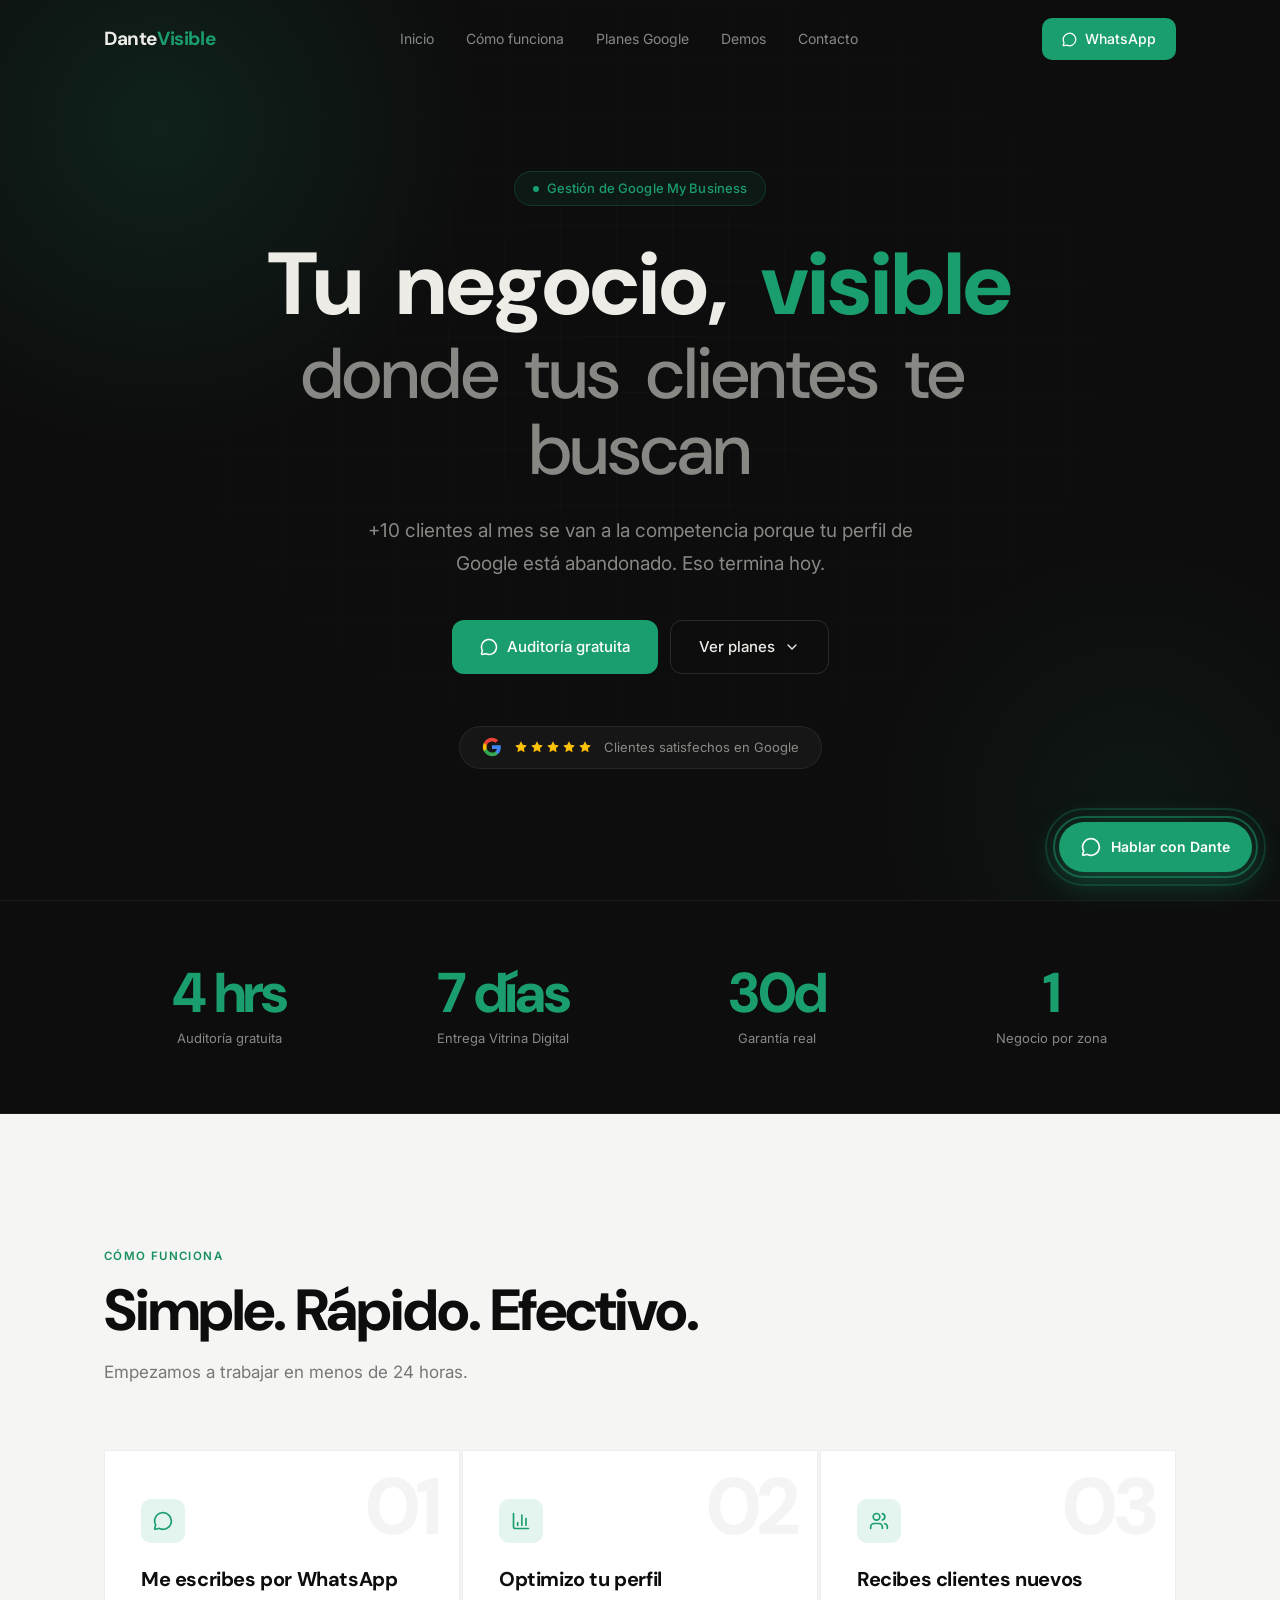
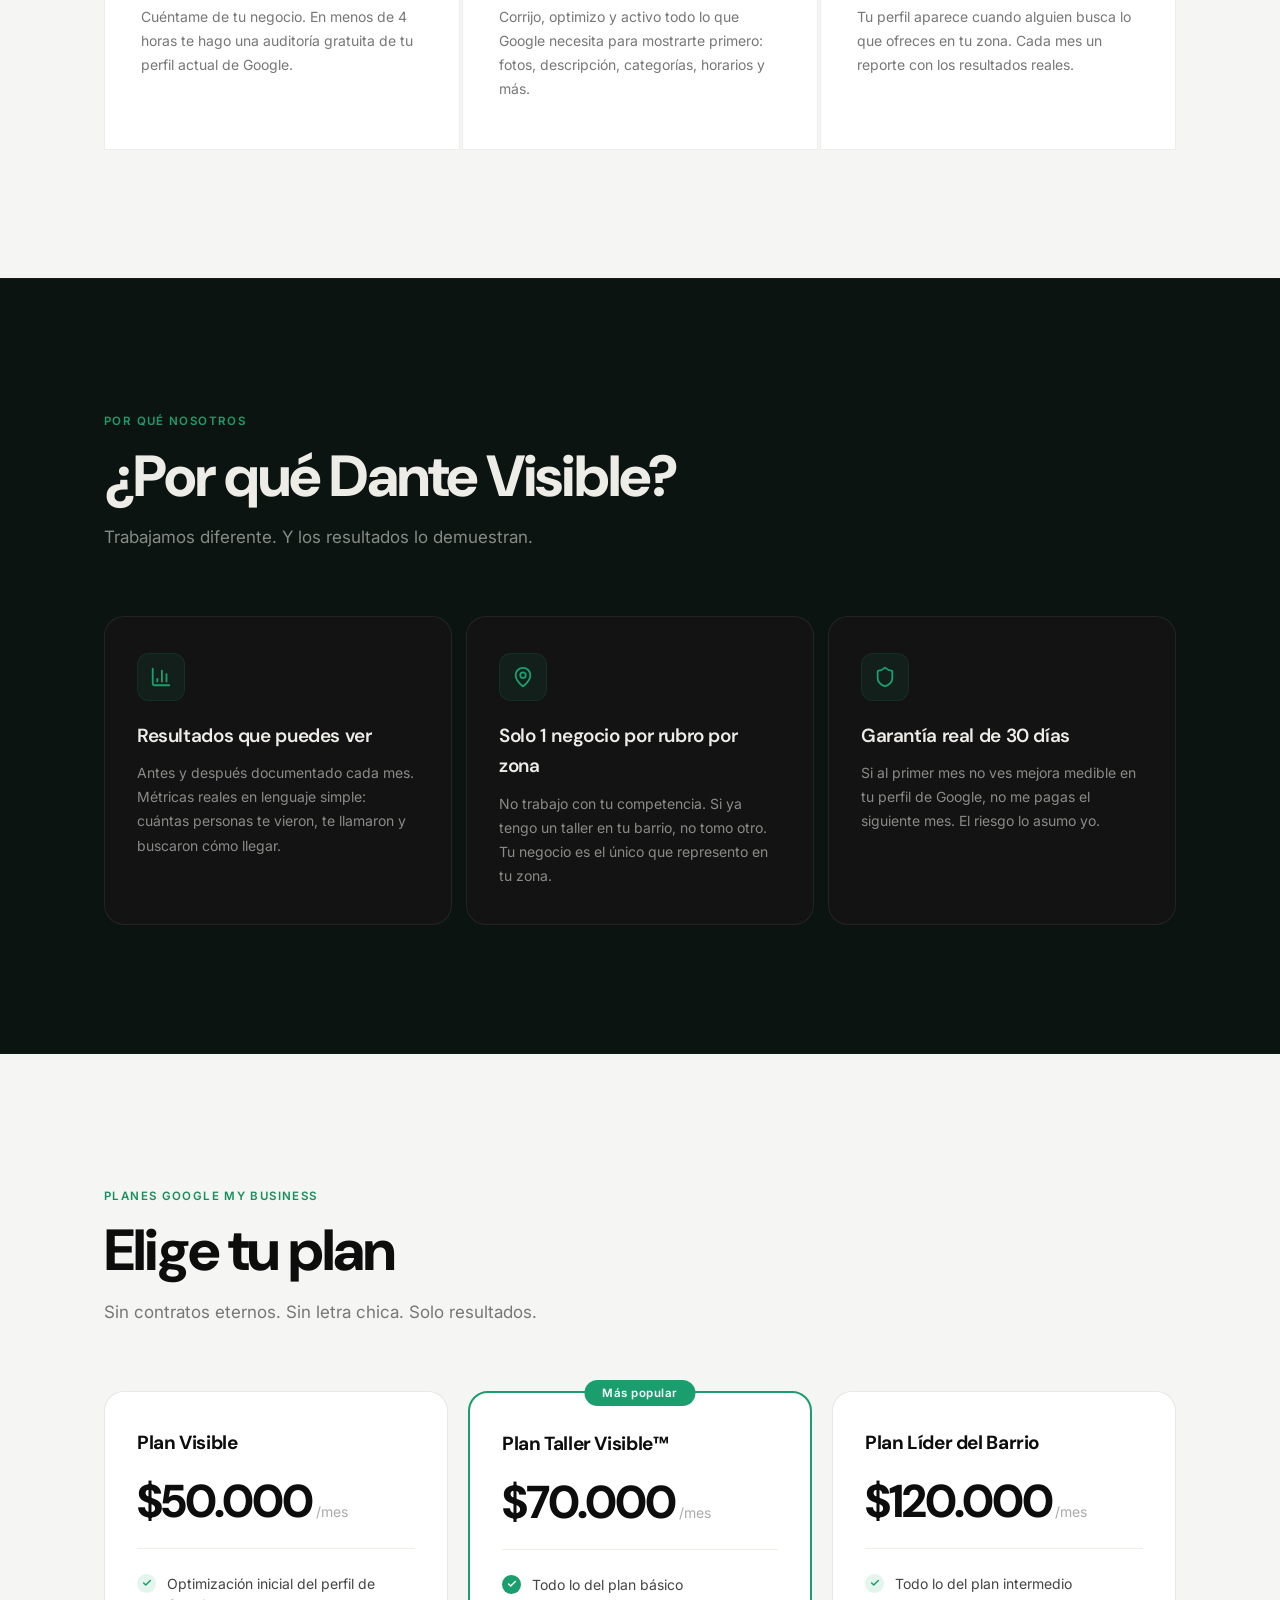
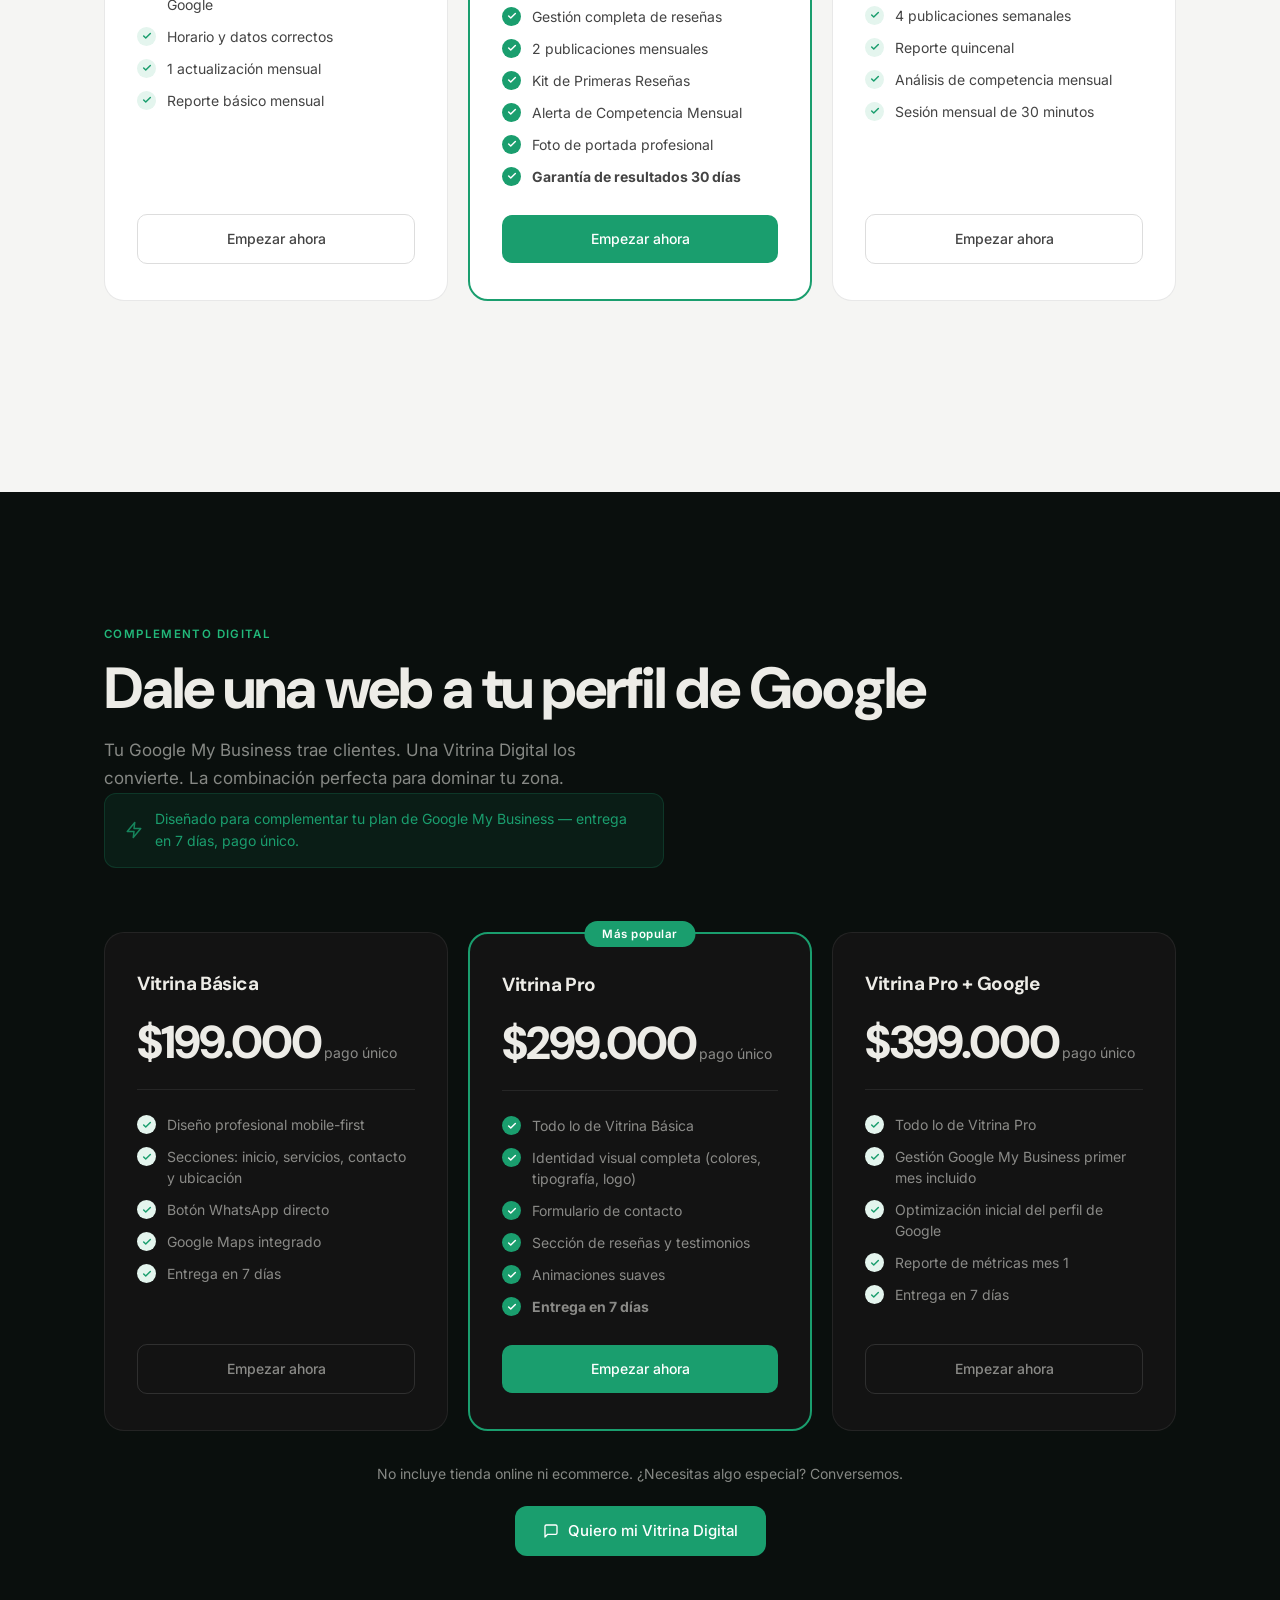
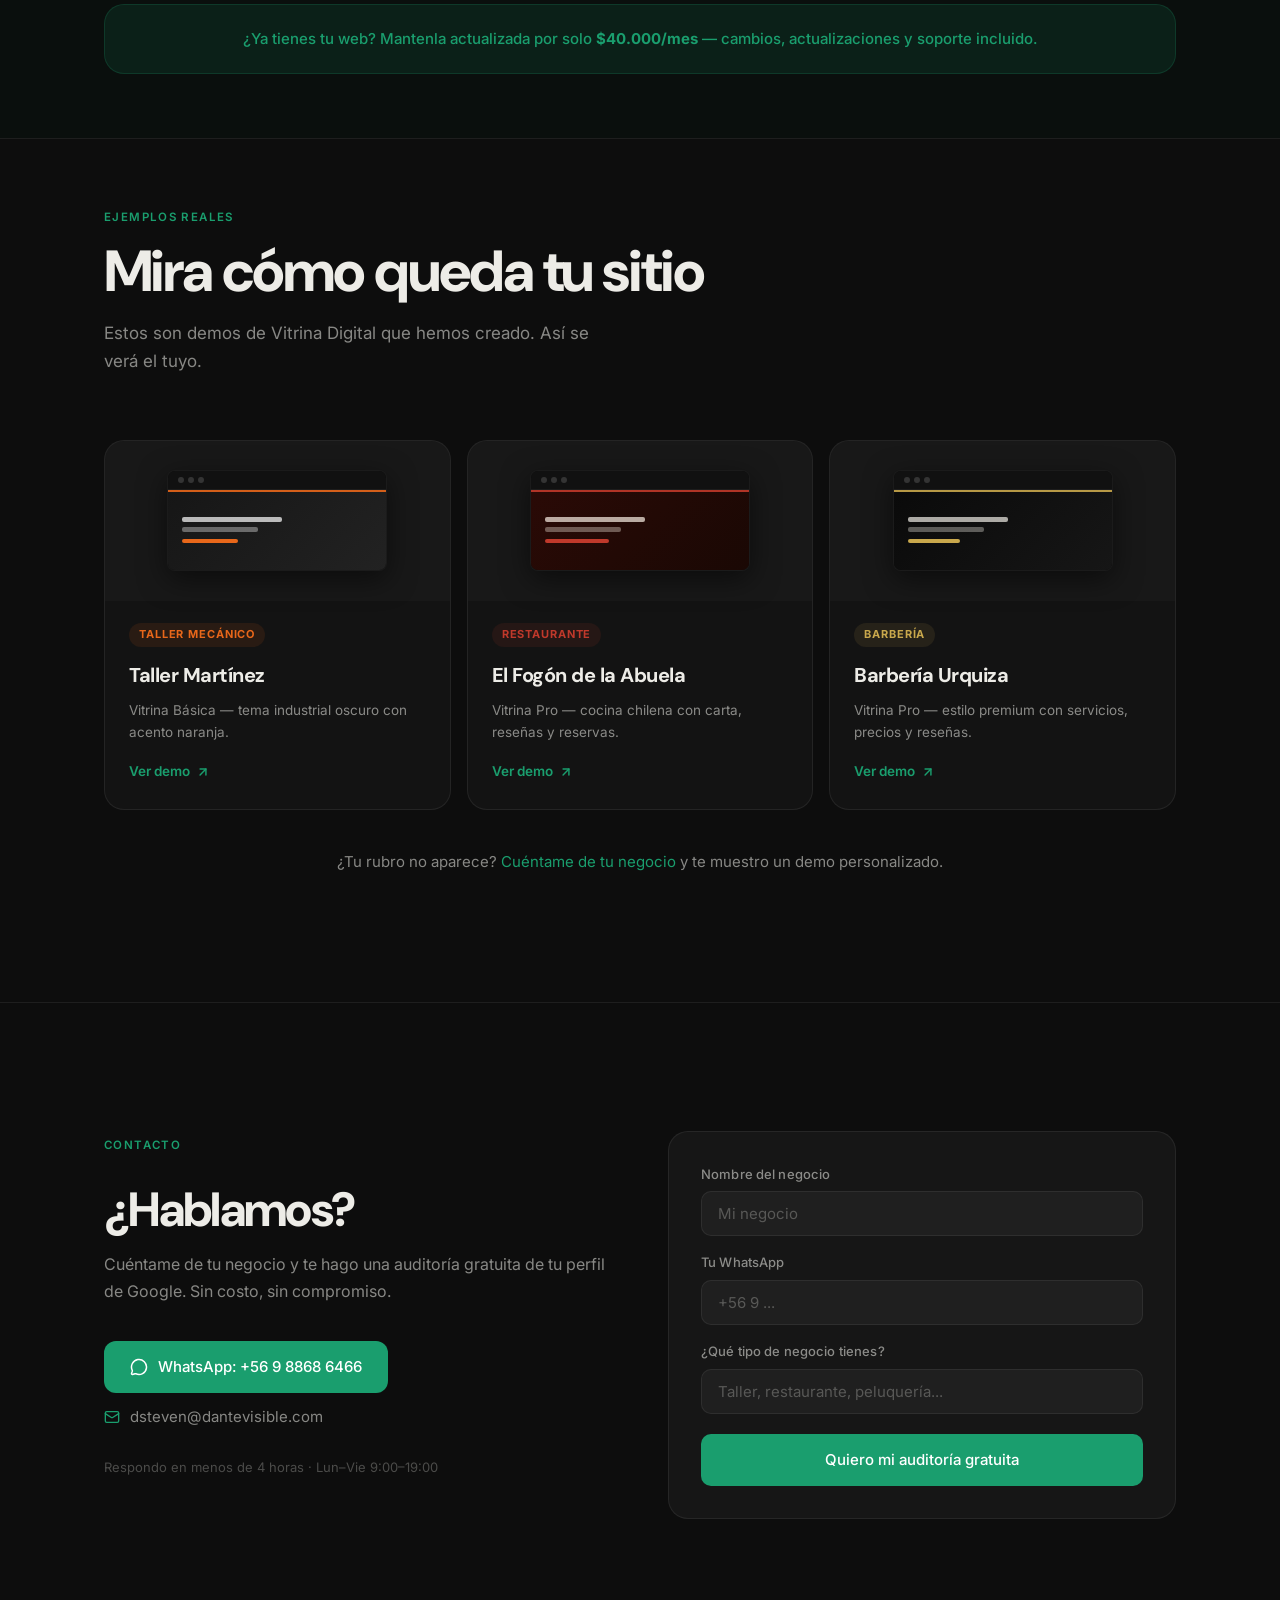
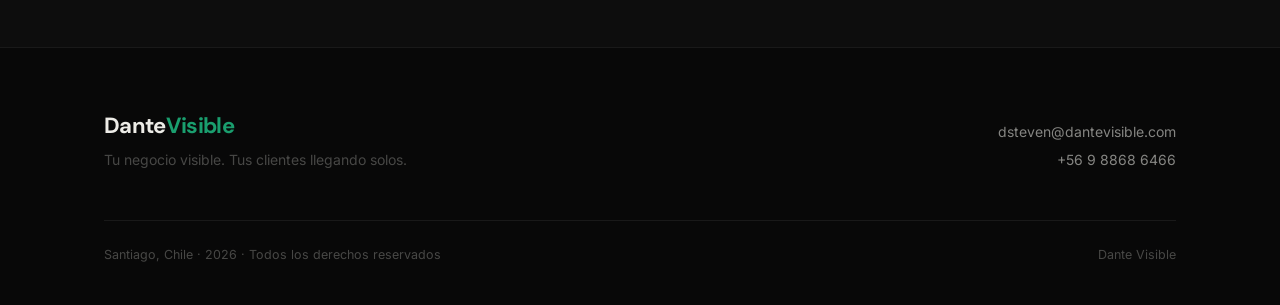
==== index.html @ 577dabc2 "seo: add schema markup, canonical, Open Graph fields, and robots.txt - Add Organization/Professional" ====
<!DOCTYPE html>
<html lang="es">
<head>
<meta charset="UTF-8"/>
<meta name="viewport" content="width=device-width, initial-scale=1.0"/>
<title>Dante Visible — Tu negocio visible en Google</title>
<meta name="description" content="Gestiono tu perfil de Google My Business para que tus clientes te encuentren primero. Sin tecnología, sin complicaciones."/>
<meta name="author" content="Dante Visible"/>
<meta name="robots" content="index, follow"/>
<link rel="canonical" href="https://dantevisible.com/"/>
<meta property="og:type" content="website"/>
<meta property="og:url" content="https://dantevisible.com/"/>
<meta property="og:site_name" content="Dante Visible"/>
<meta property="og:locale" content="es_CL"/>
<meta property="og:title" content="Dante Visible — Tu negocio visible en Google"/>
<meta property="og:description" content="Planes desde $50.000/mes para que tu negocio aparezca primero en Google."/>
<meta property="og:image" content="https://pub-bb2e103a32db4e198524a2e9ed8f35b4.r2.dev/bd86c030-ccdc-4fda-a420-ffa4df073a17/id-preview-3c7587ac--45252767-1da4-43a0-9fd5-48bb32f8326f.lovable.app-1781571011700.png"/>
<meta property="og:image:width" content="1200"/>
<meta property="og:image:height" content="630"/>
<meta name="twitter:card" content="summary_large_image"/>
<meta name="twitter:site" content="@dantevisible"/>
<meta name="twitter:title" content="Dante Visible — Tu negocio visible en Google"/>
<meta name="twitter:description" content="Gestiono tu perfil de Google My Business para que tus clientes te encuentren primero."/>
<meta name="twitter:image" content="https://pub-bb2e103a32db4e198524a2e9ed8f35b4.r2.dev/bd86c030-ccdc-4fda-a420-ffa4df073a17/id-preview-3c7587ac--45252767-1da4-43a0-9fd5-48bb32f8326f.lovable.app-1781571011700.png"/>
<link rel="sitemap" type="application/xml" href="/sitemap.xml"/>
<script type="application/ld+json">
{
  "@context": "https://schema.org",
  "@type": "ProfessionalService",
  "name": "Dante Visible",
  "url": "https://dantevisible.com",
  "description": "Gestión de Google My Business para pequeñas y medianas empresas en Chile. Optimización de perfiles, reseñas y posicionamiento local.",
  "areaServed": {
    "@type": "Country",
    "name": "Chile"
  },
  "serviceType": "Google My Business Management",
  "priceRange": "$50.000 - $120.000 CLP/mes",
  "contactPoint": {
    "@type": "ContactPoint",
    "contactType": "customer support",
    "availableLanguage": "Spanish"
  },
  "sameAs": [
    "https://dantevisible.com"
  ],
  "offers": [
    {
      "@type": "Offer",
      "name": "Plan Esencial",
      "price": "50000",
      "priceCurrency": "CLP",
      "description": "Auditoría + optimización completa del perfil Google My Business"
    },
    {
      "@type": "Offer",
      "name": "Plan Crecimiento",
      "price": "85000",
      "priceCurrency": "CLP",
      "description": "Gestión mensual activa del perfil Google My Business con publicaciones y reseñas"
    },
    {
      "@type": "Offer",
      "name": "Plan Dominancia",
      "price": "120000",
      "priceCurrency": "CLP",
      "description": "Gestión completa más Vitrina Digital: sitio web conectado a tu perfil Google"
    }
  ]
}
</script>
<link rel="preconnect" href="https://fonts.googleapis.com"/>
<link rel="preconnect" href="https://fonts.gstatic.com" crossorigin/>
<link href="https://fonts.googleapis.com/css2?family=DM+Sans:ital,opsz,wght@0,9..40,300;0,9..40,400;0,9..40,500;0,9..40,600;0,9..40,700;0,9..40,800&family=Inter:wght@300;400;500;600&display=swap" rel="stylesheet"/>
<style>
*,*::before,*::after{box-sizing:border-box;margin:0;padding:0}
html{scroll-behavior:smooth;-webkit-text-size-adjust:100%}

:root{
  --bg:#0D0D0D;
  --bg-2:#111111;
  --card:#131313;
  --card-hover:#181818;
  --border:rgba(255,255,255,0.07);
  --border-mid:rgba(255,255,255,0.12);
  --green:#1A9E6E;
  --green-bright:#22B87A;
  --green-glow:rgba(26,158,110,0.2);
  --green-subtle:rgba(26,158,110,0.09);
  --cream:#F5F5F3;
  --cream-dark:#ECEAE4;
  --text:#EDECE7;
  --text-muted:rgba(237,236,231,0.55);
  --text-subtle:rgba(237,236,231,0.28);
  --font-d:'DM Sans',sans-serif;
  --font-b:'Inter',sans-serif;
  --r:14px;
  --r-lg:20px;
  --ease:cubic-bezier(0.16,1,0.3,1);
  --t:0.25s;
}

body{background:var(--bg);color:var(--text);font-family:var(--font-b);font-size:16px;line-height:1.6;overflow-x:hidden}
a{color:inherit;text-decoration:none}
img{max-width:100%;display:block}
button{cursor:pointer;border:none;background:none;font:inherit}
ul{list-style:none}

.wrap{max-width:1160px;margin:0 auto;padding:0 24px}
@media(min-width:768px){.wrap{padding:0 44px}}

/* ── REVEAL ── */
.rev{opacity:0;transform:translateY(28px);transition:opacity .7s var(--ease),transform .7s var(--ease)}
.rev.in{opacity:1;transform:translateY(0)}
.rev.d1{transition-delay:.1s}
.rev.d2{transition-delay:.2s}
.rev.d3{transition-delay:.3s}

/* ── HERO WORD ANIMATION ── */
.hero__word{
  display:inline-block;
  opacity:0;
  transform:translateY(36px);
  animation:heroWordIn 0.7s var(--ease) forwards;
}
@keyframes heroWordIn{to{opacity:1;transform:translateY(0)}}

/* ── FLOATING WA BUTTON ── */
.wa-float{
  position:fixed;
  bottom:28px;
  right:28px;
  z-index:200;
  display:flex;
  align-items:center;
  gap:10px;
  background:#1A9E6E;
  color:#fff;
  padding:14px 22px;
  border-radius:50px;
  font-size:14px;
  font-weight:600;
  font-family:var(--font-b);
  text-decoration:none;
  box-shadow:0 8px 32px rgba(26,158,110,0.45);
  transition:all 0.3s var(--ease);
}
.wa-float:hover{
  background:#22B87A;
  transform:translateY(-3px);
  box-shadow:0 18px 52px rgba(26,158,110,0.55);
}
.wa-float__ring{
  position:absolute;
  inset:-6px;
  border-radius:56px;
  border:2px solid rgba(26,158,110,0.5);
  animation:pulsering 2.4s ease-out infinite;
}
.wa-float__ring2{
  position:absolute;
  inset:-14px;
  border-radius:64px;
  border:2px solid rgba(26,158,110,0.25);
  animation:pulsering 2.4s ease-out 0.6s infinite;
}
@keyframes pulsering{
  0%{transform:scale(1);opacity:1}
  100%{transform:scale(1.25);opacity:0}
}

/* ── NAV ── */
.nav{position:fixed;top:0;left:0;right:0;z-index:100;padding:18px 0;transition:background var(--t),border-color var(--t),backdrop-filter var(--t);border-bottom:1px solid transparent}
.nav.scrolled{background:rgba(13,13,13,0.9);backdrop-filter:blur(24px);-webkit-backdrop-filter:blur(24px);border-color:var(--border)}
.nav__inner{display:flex;align-items:center;justify-content:space-between}
.nav__logo{font-family:var(--font-d);font-size:19px;font-weight:700;letter-spacing:-0.4px}
.nav__logo em{color:var(--green);font-style:normal}
.nav__links{display:none;align-items:center;gap:32px}
@media(min-width:768px){.nav__links{display:flex}}
.nav__link{font-size:14px;color:var(--text-muted);transition:color var(--t)}
.nav__link:hover{color:var(--text)}
.nav__cta{display:none;align-items:center;gap:8px;background:var(--green);color:#fff;font-size:14px;font-weight:500;padding:10px 20px;border-radius:10px;transition:all var(--t)}
.nav__cta:hover{background:var(--green-bright);transform:translateY(-1px);box-shadow:0 8px 24px var(--green-glow)}
@media(min-width:768px){.nav__cta{display:flex}}
.nav__burger{display:flex;flex-direction:column;gap:5px;padding:4px}
@media(min-width:768px){.nav__burger{display:none}}
.nav__burger span{display:block;width:22px;height:2px;background:var(--text);border-radius:2px;transition:transform .3s var(--ease),opacity .3s}
.nav__burger.open span:nth-child(1){transform:translateY(7px) rotate(45deg)}
.nav__burger.open span:nth-child(2){opacity:0}
.nav__burger.open span:nth-child(3){transform:translateY(-7px) rotate(-45deg)}

/* mobile overlay */
.mob{position:fixed;inset:0;background:rgba(13,13,13,.97);backdrop-filter:blur(20px);z-index:99;display:flex;flex-direction:column;align-items:center;justify-content:center;gap:8px;opacity:0;pointer-events:none;transition:opacity .3s}
.mob.open{opacity:1;pointer-events:all}
.mob__link{font-family:var(--font-d);font-size:34px;font-weight:500;color:var(--text-muted);padding:8px 0;transition:color var(--t)}
.mob__link:hover{color:var(--text)}
.mob__cta{margin-top:28px;background:var(--green);color:#fff;padding:14px 36px;border-radius:12px;font-size:16px;font-weight:500;transition:background var(--t)}
.mob__cta:hover{background:var(--green-bright)}

/* ── HERO ── */
.hero{position:relative;min-height:100vh;display:flex;align-items:center;padding:130px 0 90px;overflow:hidden}
.hero__bg{position:absolute;inset:0;background:var(--bg)}
.hero__glow1{position:absolute;top:-25%;left:-15%;width:700px;height:700px;background:radial-gradient(circle,rgba(26,158,110,.14) 0%,transparent 65%);border-radius:50%;animation:drift 9s ease-in-out infinite}
.hero__glow2{position:absolute;bottom:-20%;right:-10%;width:550px;height:550px;background:radial-gradient(circle,rgba(26,158,110,.07) 0%,transparent 65%);border-radius:50%;animation:drift 11s ease-in-out infinite reverse}
.hero__grid-overlay{position:absolute;inset:0;background-image:linear-gradient(rgba(255,255,255,.018) 1px,transparent 1px),linear-gradient(90deg,rgba(255,255,255,.018) 1px,transparent 1px);background-size:56px 56px;mask-image:radial-gradient(ellipse at 50% 40%,black 0%,transparent 72%)}
@keyframes drift{0%,100%{transform:translate(0,0) scale(1)}40%{transform:translate(28px,-22px) scale(1.04)}70%{transform:translate(-18px,16px) scale(.97)}}

.hero__body{position:relative;z-index:2;text-align:center;max-width:880px;margin:0 auto}
.hero__pill{display:inline-flex;align-items:center;gap:8px;background:rgba(26,158,110,.09);border:1px solid rgba(26,158,110,.22);border-radius:100px;padding:6px 18px;font-size:13px;font-weight:500;color:var(--green);margin-bottom:32px;letter-spacing:.01em;opacity:0;animation:fadeUp 0.6s var(--ease) 0.1s forwards}
.hero__dot{width:6px;height:6px;background:var(--green);border-radius:50%;animation:blink 2.2s ease infinite}
@keyframes blink{0%,100%{opacity:1;transform:scale(1)}50%{opacity:.4;transform:scale(.75)}}
@keyframes fadeUp{to{opacity:1;transform:translateY(0)}}

.hero__h1{font-family:var(--font-d);font-weight:800;letter-spacing:-.035em;line-height:1.05;margin-bottom:0}
.hero__h1 .line1{display:block;font-size:clamp(42px,7.5vw,88px);color:var(--text)}
.hero__h1 .line2{display:block;font-size:clamp(34px,6vw,72px);color:var(--text-muted);font-weight:500;margin-top:6px}
.hero__h1 .accent{color:var(--green)}
.hero__h1 .hero__word{margin-right:0.2em}
.hero__h1 .hero__word:last-child{margin-right:0}

.hero__sub{margin:28px auto 0;font-size:clamp(16px,2.2vw,19px);color:var(--text-muted);max-width:560px;line-height:1.7;opacity:0;animation:fadeUp 0.7s var(--ease) 1.1s forwards}

.hero__btns{margin-top:40px;display:flex;flex-wrap:wrap;justify-content:center;gap:12px;opacity:0;animation:fadeUp 0.7s var(--ease) 1.3s forwards}
.btn-p{display:inline-flex;align-items:center;gap:9px;background:var(--green);color:#fff;font-size:15px;font-weight:500;padding:14px 28px;border-radius:12px;transition:all var(--t)}
.btn-p:hover{background:var(--green-bright);transform:translateY(-2px);box-shadow:0 12px 36px var(--green-glow)}
.btn-s{display:inline-flex;align-items:center;gap:9px;background:transparent;color:var(--text);font-size:15px;font-weight:500;padding:14px 28px;border-radius:12px;border:1px solid var(--border-mid);transition:all var(--t)}
.btn-s:hover{background:rgba(255,255,255,.05);border-color:rgba(255,255,255,.2);transform:translateY(-1px)}

.hero__trust{display:inline-flex;align-items:center;gap:12px;margin-top:52px;padding:10px 22px;background:rgba(255,255,255,.04);border:1px solid var(--border);border-radius:100px;font-size:13px;color:var(--text-muted);opacity:0;animation:fadeUp 0.7s var(--ease) 1.5s forwards}
.hero__stars{display:flex;gap:2px}
.hero__stars svg{fill:#FFC107}

/* ── STATS ── */
.stats{border-top:1px solid var(--border);border-bottom:1px solid var(--border);padding:64px 0;background:var(--bg)}
.stats__grid{display:grid;grid-template-columns:repeat(2,1fr);gap:40px 24px;text-align:center}
@media(min-width:640px){.stats__grid{grid-template-columns:repeat(4,1fr)}}
.stat__n{font-family:var(--font-d);font-size:clamp(36px,5vw,56px);font-weight:800;color:var(--text);letter-spacing:-.04em;line-height:1}
.stat__n .cnt{color:var(--green)}
.stat__suffix{color:var(--green)}
.stat__l{margin-top:8px;font-size:13px;color:var(--text-muted);line-height:1.5}

/* ── SECTION BASE ── */
.sec{padding:108px 0}
@media(min-width:768px){.sec{padding:128px 0}}
.sec--light{background:var(--cream);color:#0D0D0D}
.sec--dark{background:var(--bg)}

.eyebrow{display:inline-block;font-size:11.5px;font-weight:600;letter-spacing:.12em;text-transform:uppercase;color:var(--green);margin-bottom:14px}
.sec--light .eyebrow{color:#178F5C}
.sec__h{font-family:var(--font-d);font-size:clamp(32px,4.8vw,58px);font-weight:800;letter-spacing:-.035em;line-height:1.08}
.sec__sub{margin-top:16px;font-size:17px;line-height:1.68;color:var(--text-muted);max-width:520px}
.sec--light .sec__sub{color:#777}

/* ── PROCESS ── */
.proc__grid{margin-top:64px;display:grid;gap:2px}
@media(min-width:768px){.proc__grid{grid-template-columns:repeat(3,1fr)}}
.step{padding:48px 36px;position:relative;background:#fff;border:1px solid rgba(0,0,0,.07);transition:all 0.3s var(--ease);overflow:hidden}
.step::before{content:'';position:absolute;bottom:0;left:0;right:0;height:3px;background:var(--green);transform:scaleX(0);transform-origin:left;transition:transform 0.4s var(--ease)}
.step:hover{background:#FAFAF8;transform:translateY(-3px);box-shadow:0 16px 40px rgba(0,0,0,.08)}
.step:hover::before{transform:scaleX(1)}
.step__n{font-family:var(--font-d);font-size:80px;font-weight:800;color:rgba(0,0,0,.045);line-height:1;letter-spacing:-.06em;position:absolute;top:16px;right:22px}
.step__ico{width:44px;height:44px;border-radius:10px;background:#E3F5EE;display:flex;align-items:center;justify-content:center;color:#1A9E6E;transition:transform 0.3s var(--ease)}
.step:hover .step__ico{transform:scale(1.1)}
.step__h{font-family:var(--font-d);font-size:20px;font-weight:700;color:#0D0D0D;margin-top:20px;letter-spacing:-.02em}
.step__p{margin-top:10px;font-size:14px;line-height:1.72;color:#777}

/* ── WHY ── */
.why__grid{margin-top:64px;display:grid;gap:14px}
@media(min-width:768px){.why__grid{grid-template-columns:repeat(3,1fr)}}
.why-c{padding:36px 32px;border-radius:var(--r-lg);background:var(--card);border:1px solid var(--border);transition:all 0.35s var(--ease);position:relative;overflow:hidden}
.why-c::after{content:'';position:absolute;top:0;left:0;right:0;height:2px;background:linear-gradient(90deg,var(--green),var(--green-bright));opacity:0;transition:opacity 0.3s}
.why-c:hover{border-color:var(--border-mid);background:var(--card-hover);transform:translateY(-4px);box-shadow:0 20px 52px rgba(0,0,0,.35)}
.why-c:hover::after{opacity:1}
.why-c__ico{width:48px;height:48px;border-radius:12px;background:var(--green-subtle);border:1px solid rgba(26,158,110,.14);display:flex;align-items:center;justify-content:center;color:var(--green);transition:transform 0.3s var(--ease)}
.why-c:hover .why-c__ico{transform:scale(1.1) rotate(-3deg)}
.why-c__h{font-family:var(--font-d);font-size:19px;font-weight:600;color:var(--text);margin-top:20px;letter-spacing:-.02em}
.why-c__p{margin-top:10px;font-size:14px;line-height:1.72;color:var(--text-muted)}

/* ── PLANS ── */
.plans__grid{margin-top:64px;display:grid;gap:16px}
@media(min-width:900px){.plans__grid{grid-template-columns:repeat(3,1fr);align-items:stretch;gap:20px}}

.plan{position:relative;border-radius:var(--r-lg);padding:36px 32px;display:flex;flex-direction:column;background:#fff;border:1px solid rgba(0,0,0,.09);transition:all 0.35s var(--ease)}
.plan:hover{transform:translateY(-6px);box-shadow:0 32px 72px rgba(0,0,0,.14)}
.plan--feat{border:2px solid #1A9E6E}
@media(min-width:900px){.plan--feat{transform:scale(1.035);z-index:1}.plan--feat:hover{transform:scale(1.035) translateY(-6px)}}
.plan__badge{position:absolute;top:-13px;left:50%;transform:translateX(-50%);background:#1A9E6E;color:#fff;font-size:11.5px;font-weight:600;padding:4px 18px;border-radius:100px;white-space:nowrap;letter-spacing:.04em}
.plan__name{font-family:var(--font-d);font-size:19px;font-weight:700;color:#0D0D0D;letter-spacing:-.02em}
.plan__price{margin-top:20px;display:flex;align-items:baseline;gap:4px}
.plan__amt{font-family:var(--font-d);font-size:46px;font-weight:800;color:#0D0D0D;letter-spacing:-.045em;line-height:1}
.plan__per{font-size:14px;color:#aaa}
.plan__hr{height:1px;background:#F0ECE6;margin:24px 0}
.plan__feats{flex:1;display:flex;flex-direction:column;gap:11px}
.feat{display:flex;align-items:flex-start;gap:11px;font-size:14px;color:#444;line-height:1.5}
.feat__ico{flex-shrink:0;width:19px;height:19px;border-radius:50%;display:flex;align-items:center;justify-content:center;margin-top:1px}
.feat__ico--m{background:#E4F5EE}
.feat__ico--g{background:#1A9E6E}
.plan__btn{margin-top:28px;display:block;text-align:center;padding:13px 20px;border-radius:10px;font-size:14px;font-weight:500;transition:all var(--t)}
.plan__btn--out{border:1px solid #DDD;color:#444}
.plan__btn--out:hover{background:#F5F5F3;transform:translateY(-1px)}
.plan__btn--fill{background:#1A9E6E;color:#fff}
.plan__btn--fill:hover{background:#168A5E;transform:translateY(-1px);box-shadow:0 8px 24px rgba(26,158,110,.22)}
.plans__note{margin-top:40px;text-align:center;font-size:14px;color:#888}

/* ── VITRINA DIGITAL (complementario) ── */
.sec--comp{background:#0A0F0D;color:var(--text)}
.sec--comp .eyebrow{color:#22B87A}
.sec--comp .sec__sub{color:var(--text-muted)}
.vitrina__bridge{display:flex;align-items:center;gap:12px;background:rgba(26,158,110,.1);border:1px solid rgba(26,158,110,.2);border-radius:12px;padding:14px 20px;margin-bottom:48px;font-size:14px;color:var(--green);max-width:560px}
.vitrina__bridge svg{flex-shrink:0;opacity:.8}
.vitrina__note{margin-top:32px;text-align:center;font-size:14px;color:var(--text-muted)}
.vitrina__cta-wrap{text-align:center;margin-top:20px}
.vitrina__cta{display:inline-flex;align-items:center;gap:9px;background:#1A9E6E;color:#fff;padding:13px 28px;border-radius:12px;font-size:15px;font-weight:500;transition:all var(--t)}
.vitrina__cta:hover{background:#168A5E;transform:translateY(-1px);box-shadow:0 8px 28px rgba(26,158,110,.25)}
.vitrina__banner{margin-top:48px;background:rgba(26,158,110,.12);border:1px solid rgba(26,158,110,.2);border-radius:var(--r-lg);padding:22px 32px;text-align:center}
.vitrina__banner p{font-size:15px;color:var(--green);font-weight:500;line-height:1.6}

/* VITRINA plan cards dark override */
.sec--comp .plan{background:var(--card);border-color:var(--border);color:var(--text)}
.sec--comp .plan__name{color:var(--text)}
.sec--comp .plan__amt{color:var(--text)}
.sec--comp .plan__per{color:var(--text-muted)}
.sec--comp .plan__hr{background:rgba(255,255,255,.08)}
.sec--comp .feat{color:var(--text-muted)}
.sec--comp .plan__btn--out{border-color:var(--border-mid);color:var(--text-muted)}
.sec--comp .plan__btn--out:hover{background:rgba(255,255,255,.05);color:var(--text)}
.sec--comp .plan--feat{border-color:#1A9E6E}
.sec--comp .plan:hover{box-shadow:0 32px 72px rgba(0,0,0,.5)}

/* ── DEMOS ── */
.demos__grid{margin-top:64px;display:grid;gap:16px}
@media(min-width:680px){.demos__grid{grid-template-columns:repeat(3,1fr)}}

.demo-card{display:flex;flex-direction:column;background:var(--card);border:1px solid var(--border);border-radius:var(--r-lg);overflow:hidden;transition:all 0.35s var(--ease);text-decoration:none}
.demo-card:hover{border-color:var(--border-mid);background:var(--card-hover);transform:translateY(-6px);box-shadow:0 28px 64px rgba(0,0,0,.45)}

.demo-card__preview{height:160px;display:flex;align-items:center;justify-content:center;padding:20px;background:rgba(255,255,255,.02)}
.demo-card__mockup{width:100%;max-width:220px;background:#0A0A0A;border-radius:8px;overflow:hidden;box-shadow:0 8px 28px rgba(0,0,0,.5);border:1px solid rgba(255,255,255,.07);transition:transform 0.35s var(--ease)}
.demo-card:hover .demo-card__mockup{transform:scale(1.04)}
.dmk__bar{display:flex;gap:4px;padding:6px 10px;background:#111;border-bottom:1px solid rgba(255,255,255,.05)}
.dmk__bar span{width:6px;height:6px;border-radius:50%;background:rgba(255,255,255,.15)}
.dmk__hero{height:80px;position:relative;display:flex;align-items:center;padding:14px 14px}
.dmk__accent{position:absolute;top:0;left:0;right:0;height:2px;opacity:.9}
.dmk__lines{display:flex;flex-direction:column;gap:5px}
.dmk__line{height:5px;border-radius:2px}
.dmk__line--lg{width:100px}
.dmk__line--md{width:76px}
.dmk__line--sm{height:4px;border-radius:2px;margin-top:2px}

.demo-card__body{padding:22px 24px 26px;flex:1;display:flex;flex-direction:column}
.demo-card__tag{display:inline-block;font-size:11px;font-weight:700;letter-spacing:.08em;text-transform:uppercase;padding:3px 10px;border-radius:100px;color:var(--tc);background:var(--tb);margin-bottom:12px;width:fit-content}
.demo-card__h{font-family:var(--font-d);font-size:20px;font-weight:700;color:var(--text);letter-spacing:-.025em;margin-bottom:8px}
.demo-card__p{font-size:13.5px;color:var(--text-muted);line-height:1.65;flex:1;margin-bottom:18px}
.demo-card__link{display:inline-flex;align-items:center;gap:6px;font-size:13.5px;font-weight:600;color:var(--green);transition:gap var(--t)}
.demo-card:hover .demo-card__link{gap:10px}

.demos__cta{margin-top:40px;text-align:center;font-size:15px;color:var(--text-muted)}

/* ── CONTACT ── */
.contact__inner{display:grid;gap:56px}
@media(min-width:900px){.contact__inner{grid-template-columns:1fr 1fr;align-items:start}}
.contact__h{font-family:var(--font-d);font-size:clamp(30px,4vw,48px);font-weight:800;color:var(--text);letter-spacing:-.035em;line-height:1.1;margin-top:16px}
.contact__p{margin-top:14px;font-size:16px;line-height:1.68;color:var(--text-muted)}
.contact__links{margin-top:36px;display:flex;flex-direction:column;gap:12px}
.wa-btn{display:inline-flex;align-items:center;gap:10px;background:var(--green);color:#fff;padding:14px 26px;border-radius:12px;font-size:15px;font-weight:500;transition:all var(--t);width:fit-content}
.wa-btn:hover{background:var(--green-bright);transform:translateY(-2px);box-shadow:0 12px 36px var(--green-glow)}
.email-link{display:flex;align-items:center;gap:10px;font-size:15px;color:var(--text-muted);transition:color var(--t)}
.email-link:hover{color:var(--text)}
.email-link svg{color:var(--green);flex-shrink:0}
.contact__note{margin-top:16px;font-size:13px;color:var(--text-subtle)}

/* form */
.form{background:rgba(255,255,255,.04);border:1px solid var(--border);border-radius:20px;padding:32px;display:flex;flex-direction:column;gap:16px}
.fg label{display:block;font-size:13px;font-weight:500;color:var(--text-muted);margin-bottom:7px;letter-spacing:.01em}
.fg input{width:100%;background:rgba(255,255,255,.04);border:1px solid var(--border);border-radius:10px;padding:12px 16px;font-size:15px;color:var(--text);font-family:var(--font-b);outline:none;transition:border-color var(--t),background var(--t)}
.fg input::placeholder{color:var(--text-subtle)}
.fg input:focus{border-color:rgba(26,158,110,.5);background:rgba(26,158,110,.04)}
.form__sub{width:100%;padding:14px;background:var(--green);color:#fff;border-radius:10px;font-size:15px;font-weight:500;font-family:var(--font-b);cursor:pointer;transition:all var(--t);border:none;margin-top:4px}
.form__sub:hover{background:var(--green-bright);transform:translateY(-1px);box-shadow:0 8px 28px var(--green-glow)}

/* ── FOOTER ── */
.footer{background:#080808;border-top:1px solid var(--border);padding:60px 0 40px}
.footer__top{display:grid;gap:36px}
@media(min-width:768px){.footer__top{grid-template-columns:1fr 1fr;align-items:end}}
.footer__logo{font-family:var(--font-d);font-size:22px;font-weight:700;color:var(--text);letter-spacing:-.03em}
.footer__logo em{color:var(--green);font-style:normal}
.footer__tag{margin-top:6px;font-size:14px;color:var(--text-subtle)}
.footer__right{display:flex;flex-direction:column;gap:6px}
@media(min-width:768px){.footer__right{align-items:flex-end}}
.footer__link{font-size:14px;color:var(--text-muted);transition:color var(--t)}
.footer__link:hover{color:var(--text)}
.footer__bottom{margin-top:48px;padding-top:24px;border-top:1px solid var(--border);font-size:12.5px;color:var(--text-subtle);display:flex;flex-direction:column;gap:6px;align-items:center;text-align:center}
@media(min-width:640px){.footer__bottom{flex-direction:row;justify-content:space-between}}
</style>
</head>
<body>

<!-- NAV -->
<nav class="nav" id="nav">
  <div class="wrap nav__inner">
    <a href="#inicio" class="nav__logo">Dante<em>Visible</em></a>
    <div class="nav__links">
      <a href="#inicio" class="nav__link">Inicio</a>
      <a href="#como-funciona" class="nav__link">Cómo funciona</a>
      <a href="#servicios" class="nav__link">Planes Google</a>
      <a href="#demos" class="nav__link">Demos</a>
      <a href="#contacto" class="nav__link">Contacto</a>
    </div>
    <a href="https://wa.me/56988686466?text=Hola%20Dante%2C%20quiero%20una%20auditor%C3%ADa%20gratuita%20de%20mi%20perfil%20de%20Google" target="_blank" rel="noopener noreferrer" class="nav__cta">
      <svg xmlns="http://www.w3.org/2000/svg" width="15" height="15" viewBox="0 0 24 24" fill="none" stroke="currentColor" stroke-width="2" stroke-linecap="round" stroke-linejoin="round"><path d="M2.992 16.342a2 2 0 0 1 .094 1.167l-1.065 3.29a1 1 0 0 0 1.236 1.168l3.413-.998a2 2 0 0 1 1.099.092 10 10 0 1 0-4.777-4.719"/></svg>
      WhatsApp
    </a>
    <button class="nav__burger" id="burger" aria-label="Menú" aria-expanded="false">
      <span></span><span></span><span></span>
    </button>
  </div>
</nav>

<!-- MOBILE MENU -->
<div class="mob" id="mob" aria-hidden="true">
  <a href="#inicio" class="mob__link" onclick="closeMob()">Inicio</a>
  <a href="#como-funciona" class="mob__link" onclick="closeMob()">Cómo funciona</a>
  <a href="#servicios" class="mob__link" onclick="closeMob()">Planes Google</a>
  <a href="#demos" class="mob__link" onclick="closeMob()">Demos</a>
  <a href="#contacto" class="mob__link" onclick="closeMob()">Contacto</a>
  <a href="https://wa.me/56988686466?text=Hola%20Dante%2C%20quiero%20una%20auditor%C3%ADa%20gratuita%20de%20mi%20perfil%20de%20Google" target="_blank" rel="noopener noreferrer" class="mob__cta" onclick="closeMob()">Hablar por WhatsApp</a>
</div>

<!-- FLOATING WHATSAPP BUTTON -->
<a href="https://wa.me/56988686466?text=Hola%20Dante%2C%20quiero%20informaci%C3%B3n%20sobre%20sus%20planes" target="_blank" rel="noopener noreferrer" class="wa-float" aria-label="Hablar con Dante por WhatsApp">
  <span class="wa-float__ring"></span>
  <span class="wa-float__ring2"></span>
  <svg xmlns="http://www.w3.org/2000/svg" width="20" height="20" viewBox="0 0 24 24" fill="none" stroke="currentColor" stroke-width="2" stroke-linecap="round" stroke-linejoin="round"><path d="M2.992 16.342a2 2 0 0 1 .094 1.167l-1.065 3.29a1 1 0 0 0 1.236 1.168l3.413-.998a2 2 0 0 1 1.099.092 10 10 0 1 0-4.777-4.719"/></svg>
  Hablar con Dante
</a>

<main>

<!-- 1. HERO -->
<section id="inicio" class="hero">
  <div class="hero__bg">
    <div class="hero__glow1"></div>
    <div class="hero__glow2"></div>
    <div class="hero__grid-overlay"></div>
  </div>
  <div class="wrap">
    <div class="hero__body">

      <div class="hero__pill">
        <span class="hero__dot"></span>
        Gestión de Google My Business
      </div>

      <h1 class="hero__h1">
        <span class="line1">
          <span class="hero__word" style="animation-delay:0.25s">Tu</span>
          <span class="hero__word" style="animation-delay:0.37s">negocio,</span>
          <span class="hero__word accent" style="animation-delay:0.49s">visible</span>
        </span>
        <span class="line2">
          <span class="hero__word" style="animation-delay:0.64s">donde</span>
          <span class="hero__word" style="animation-delay:0.74s">tus</span>
          <span class="hero__word" style="animation-delay:0.84s">clientes</span>
          <span class="hero__word" style="animation-delay:0.94s">te</span>
          <span class="hero__word" style="animation-delay:1.04s">buscan</span>
        </span>
      </h1>

      <p class="hero__sub">
        +10 clientes al mes se van a la competencia porque tu perfil de Google está abandonado. Eso termina hoy.
      </p>

      <div class="hero__btns">
        <a href="https://wa.me/56988686466?text=Hola%20Dante%2C%20quiero%20una%20auditor%C3%ADa%20gratuita%20de%20mi%20perfil%20de%20Google" target="_blank" rel="noopener noreferrer" class="btn-p">
          <svg xmlns="http://www.w3.org/2000/svg" width="18" height="18" viewBox="0 0 24 24" fill="none" stroke="currentColor" stroke-width="2" stroke-linecap="round" stroke-linejoin="round"><path d="M2.992 16.342a2 2 0 0 1 .094 1.167l-1.065 3.29a1 1 0 0 0 1.236 1.168l3.413-.998a2 2 0 0 1 1.099.092 10 10 0 1 0-4.777-4.719"/></svg>
          Auditoría gratuita
        </a>
        <a href="#servicios" class="btn-s">
          Ver planes
          <svg xmlns="http://www.w3.org/2000/svg" width="16" height="16" viewBox="0 0 24 24" fill="none" stroke="currentColor" stroke-width="2" stroke-linecap="round" stroke-linejoin="round"><path d="m6 9 6 6 6-6"/></svg>
        </a>
      </div>

      <div class="hero__trust">
        <svg width="20" height="20" viewBox="0 0 24 24">
          <path fill="#4285F4" d="M22.56 12.25c0-.78-.07-1.53-.2-2.25H12v4.26h5.92c-.26 1.37-1.04 2.53-2.21 3.31v2.77h3.57c2.08-1.92 3.28-4.74 3.28-8.09z"/>
          <path fill="#34A853" d="M12 23c2.97 0 5.46-.98 7.28-2.66l-3.57-2.77c-.98.66-2.23 1.06-3.71 1.06-2.86 0-5.29-1.93-6.16-4.53H2.18v2.84C3.99 20.53 7.7 23 12 23z"/>
          <path fill="#FBBC05" d="M5.84 14.09c-.22-.66-.35-1.36-.35-2.09s.13-1.43.35-2.09V7.07H2.18C1.43 8.55 1 10.22 1 12s.43 3.45 1.18 4.93l2.85-2.22.81-.62z"/>
          <path fill="#EA4335" d="M12 5.38c1.62 0 3.06.56 4.21 1.64l3.15-3.15C17.45 2.09 14.97 1 12 1 7.7 1 3.99 3.47 2.18 7.07l3.66 2.84c.87-2.6 3.3-4.53 6.16-4.53z"/>
        </svg>
        <div class="hero__stars">
          <svg width="14" height="14" viewBox="0 0 24 24"><path d="M12 2l3.09 6.26L22 9.27l-5 4.87 1.18 6.88L12 17.77l-6.18 3.25L7 14.14 2 9.27l6.91-1.01L12 2z"/></svg>
          <svg width="14" height="14" viewBox="0 0 24 24"><path d="M12 2l3.09 6.26L22 9.27l-5 4.87 1.18 6.88L12 17.77l-6.18 3.25L7 14.14 2 9.27l6.91-1.01L12 2z"/></svg>
          <svg width="14" height="14" viewBox="0 0 24 24"><path d="M12 2l3.09 6.26L22 9.27l-5 4.87 1.18 6.88L12 17.77l-6.18 3.25L7 14.14 2 9.27l6.91-1.01L12 2z"/></svg>
          <svg width="14" height="14" viewBox="0 0 24 24"><path d="M12 2l3.09 6.26L22 9.27l-5 4.87 1.18 6.88L12 17.77l-6.18 3.25L7 14.14 2 9.27l6.91-1.01L12 2z"/></svg>
          <svg width="14" height="14" viewBox="0 0 24 24"><path d="M12 2l3.09 6.26L22 9.27l-5 4.87 1.18 6.88L12 17.77l-6.18 3.25L7 14.14 2 9.27l6.91-1.01L12 2z"/></svg>
        </div>
        <span>Clientes satisfechos en Google</span>
      </div>

    </div>
  </div>
</section>

<!-- 2. STATS -->
<section class="stats" id="stats-section">
  <div class="wrap">
    <div class="stats__grid">
      <div class="rev">
        <div class="stat__n"><span class="cnt" data-target="4" data-suffix="">0</span><span class="stat__suffix"> hrs</span></div>
        <div class="stat__l">Auditoría gratuita</div>
      </div>
      <div class="rev d1">
        <div class="stat__n"><span class="cnt" data-target="7" data-suffix="">0</span><span class="stat__suffix"> días</span></div>
        <div class="stat__l">Entrega Vitrina Digital</div>
      </div>
      <div class="rev d2">
        <div class="stat__n"><span class="cnt" data-target="30" data-suffix="">0</span><span class="stat__suffix">d</span></div>
        <div class="stat__l">Garantía real</div>
      </div>
      <div class="rev d3">
        <div class="stat__n"><span class="cnt" data-target="1" data-suffix="">0</span></div>
        <div class="stat__l">Negocio por zona</div>
      </div>
    </div>
  </div>
</section>

<!-- 3. CÓMO FUNCIONA -->
<section id="como-funciona" class="sec sec--light">
  <div class="wrap">
    <div class="rev">
      <span class="eyebrow">Cómo funciona</span>
      <h2 class="sec__h">Simple. Rápido. Efectivo.</h2>
      <p class="sec__sub">Empezamos a trabajar en menos de 24 horas.</p>
    </div>
    <div class="proc__grid">

      <div class="rev step">
        <span class="step__n">01</span>
        <div class="step__ico">
          <svg xmlns="http://www.w3.org/2000/svg" width="20" height="20" viewBox="0 0 24 24" fill="none" stroke="currentColor" stroke-width="2" stroke-linecap="round" stroke-linejoin="round"><path d="M2.992 16.342a2 2 0 0 1 .094 1.167l-1.065 3.29a1 1 0 0 0 1.236 1.168l3.413-.998a2 2 0 0 1 1.099.092 10 10 0 1 0-4.777-4.719"/></svg>
        </div>
        <h3 class="step__h">Me escribes por WhatsApp</h3>
        <p class="step__p">Cuéntame de tu negocio. En menos de 4 horas te hago una auditoría gratuita de tu perfil actual de Google.</p>
      </div>

      <div class="rev d1 step">
        <span class="step__n">02</span>
        <div class="step__ico">
          <svg xmlns="http://www.w3.org/2000/svg" width="20" height="20" viewBox="0 0 24 24" fill="none" stroke="currentColor" stroke-width="2" stroke-linecap="round" stroke-linejoin="round"><path d="M3 3v16a2 2 0 0 0 2 2h16"/><path d="M18 17V9"/><path d="M13 17V5"/><path d="M8 17v-3"/></svg>
        </div>
        <h3 class="step__h">Optimizo tu perfil</h3>
        <p class="step__p">Corrijo, optimizo y activo todo lo que Google necesita para mostrarte primero: fotos, descripción, categorías, horarios y más.</p>
      </div>

      <div class="rev d2 step">
        <span class="step__n">03</span>
        <div class="step__ico">
          <svg xmlns="http://www.w3.org/2000/svg" width="20" height="20" viewBox="0 0 24 24" fill="none" stroke="currentColor" stroke-width="2" stroke-linecap="round" stroke-linejoin="round"><path d="M16 21v-2a4 4 0 0 0-4-4H6a4 4 0 0 0-4 4v2"/><circle cx="9" cy="7" r="4"/><path d="M22 21v-2a4 4 0 0 0-3-3.87"/><path d="M16 3.13a4 4 0 0 1 0 7.75"/></svg>
        </div>
        <h3 class="step__h">Recibes clientes nuevos</h3>
        <p class="step__p">Tu perfil aparece cuando alguien busca lo que ofreces en tu zona. Cada mes un reporte con los resultados reales.</p>
      </div>

    </div>
  </div>
</section>

<!-- 4. POR QUÉ NOSOTROS -->
<section id="porque" class="sec" style="background:#0B1410;border-top:1px solid rgba(26,158,110,0.1);border-bottom:1px solid rgba(26,158,110,0.1)">
  <div class="wrap">
    <div class="rev">
      <span class="eyebrow">Por qué nosotros</span>
      <h2 class="sec__h">¿Por qué Dante Visible?</h2>
      <p class="sec__sub">Trabajamos diferente. Y los resultados lo demuestran.</p>
    </div>
    <div class="why__grid">

      <div class="rev why-c">
        <div class="why-c__ico">
          <svg xmlns="http://www.w3.org/2000/svg" width="22" height="22" viewBox="0 0 24 24" fill="none" stroke="currentColor" stroke-width="2" stroke-linecap="round" stroke-linejoin="round"><path d="M3 3v16a2 2 0 0 0 2 2h16"/><path d="M18 17V9"/><path d="M13 17V5"/><path d="M8 17v-3"/></svg>
        </div>
        <h3 class="why-c__h">Resultados que puedes ver</h3>
        <p class="why-c__p">Antes y después documentado cada mes. Métricas reales en lenguaje simple: cuántas personas te vieron, te llamaron y buscaron cómo llegar.</p>
      </div>

      <div class="rev d1 why-c">
        <div class="why-c__ico">
          <svg xmlns="http://www.w3.org/2000/svg" width="22" height="22" viewBox="0 0 24 24" fill="none" stroke="currentColor" stroke-width="2" stroke-linecap="round" stroke-linejoin="round"><path d="M20 10c0 4.993-5.539 10.193-7.399 11.799a1 1 0 0 1-1.202 0C9.539 20.193 4 14.993 4 10a8 8 0 0 1 16 0"/><circle cx="12" cy="10" r="3"/></svg>
        </div>
        <h3 class="why-c__h">Solo 1 negocio por rubro por zona</h3>
        <p class="why-c__p">No trabajo con tu competencia. Si ya tengo un taller en tu barrio, no tomo otro. Tu negocio es el único que represento en tu zona.</p>
      </div>

      <div class="rev d2 why-c">
        <div class="why-c__ico">
          <svg xmlns="http://www.w3.org/2000/svg" width="22" height="22" viewBox="0 0 24 24" fill="none" stroke="currentColor" stroke-width="2" stroke-linecap="round" stroke-linejoin="round"><path d="M20 13c0 5-3.5 7.5-7.66 8.95a1 1 0 0 1-.67-.01C7.5 20.5 4 18 4 13V6a1 1 0 0 1 1-1c2 0 4.5-1.2 6.24-2.72a1.17 1.17 0 0 1 1.52 0C14.51 3.81 17 5 19 5a1 1 0 0 1 1 1z"/></svg>
        </div>
        <h3 class="why-c__h">Garantía real de 30 días</h3>
        <p class="why-c__p">Si al primer mes no ves mejora medible en tu perfil de Google, no me pagas el siguiente mes. El riesgo lo asumo yo.</p>
      </div>

    </div>
  </div>
</section>

<!-- 5. PLANES GOOGLE -->
<section id="servicios" class="sec sec--light">
  <div class="wrap">
    <div class="rev">
      <span class="eyebrow">Planes Google My Business</span>
      <h2 class="sec__h">Elige tu plan</h2>
      <p class="sec__sub">Sin contratos eternos. Sin letra chica. Solo resultados.</p>
    </div>

    <div class="plans__grid">

      <div class="rev plan">
        <div class="plan__name">Plan Visible</div>
        <div class="plan__price">
          <span class="plan__amt">$50.000</span>
          <span class="plan__per">/mes</span>
        </div>
        <div class="plan__hr"></div>
        <ul class="plan__feats">
          <li class="feat"><span class="feat__ico feat__ico--m"><svg width="10" height="10" viewBox="0 0 24 24" fill="none" stroke="#1A9E6E" stroke-width="3.5" stroke-linecap="round" stroke-linejoin="round"><path d="M20 6 9 17l-5-5"/></svg></span>Optimización inicial del perfil de Google</li>
          <li class="feat"><span class="feat__ico feat__ico--m"><svg width="10" height="10" viewBox="0 0 24 24" fill="none" stroke="#1A9E6E" stroke-width="3.5" stroke-linecap="round" stroke-linejoin="round"><path d="M20 6 9 17l-5-5"/></svg></span>Horario y datos correctos</li>
          <li class="feat"><span class="feat__ico feat__ico--m"><svg width="10" height="10" viewBox="0 0 24 24" fill="none" stroke="#1A9E6E" stroke-width="3.5" stroke-linecap="round" stroke-linejoin="round"><path d="M20 6 9 17l-5-5"/></svg></span>1 actualización mensual</li>
          <li class="feat"><span class="feat__ico feat__ico--m"><svg width="10" height="10" viewBox="0 0 24 24" fill="none" stroke="#1A9E6E" stroke-width="3.5" stroke-linecap="round" stroke-linejoin="round"><path d="M20 6 9 17l-5-5"/></svg></span>Reporte básico mensual</li>
        </ul>
        <a href="#contacto" class="plan__btn plan__btn--out">Empezar ahora</a>
      </div>

      <div class="rev d1 plan plan--feat">
        <span class="plan__badge">Más popular</span>
        <div class="plan__name">Plan Taller Visible™</div>
        <div class="plan__price">
          <span class="plan__amt">$70.000</span>
          <span class="plan__per">/mes</span>
        </div>
        <div class="plan__hr"></div>
        <ul class="plan__feats">
          <li class="feat"><span class="feat__ico feat__ico--g"><svg width="10" height="10" viewBox="0 0 24 24" fill="none" stroke="#fff" stroke-width="3.5" stroke-linecap="round" stroke-linejoin="round"><path d="M20 6 9 17l-5-5"/></svg></span>Todo lo del plan básico</li>
          <li class="feat"><span class="feat__ico feat__ico--g"><svg width="10" height="10" viewBox="0 0 24 24" fill="none" stroke="#fff" stroke-width="3.5" stroke-linecap="round" stroke-linejoin="round"><path d="M20 6 9 17l-5-5"/></svg></span>Gestión completa de reseñas</li>
          <li class="feat"><span class="feat__ico feat__ico--g"><svg width="10" height="10" viewBox="0 0 24 24" fill="none" stroke="#fff" stroke-width="3.5" stroke-linecap="round" stroke-linejoin="round"><path d="M20 6 9 17l-5-5"/></svg></span>2 publicaciones mensuales</li>
          <li class="feat"><span class="feat__ico feat__ico--g"><svg width="10" height="10" viewBox="0 0 24 24" fill="none" stroke="#fff" stroke-width="3.5" stroke-linecap="round" stroke-linejoin="round"><path d="M20 6 9 17l-5-5"/></svg></span>Kit de Primeras Reseñas</li>
          <li class="feat"><span class="feat__ico feat__ico--g"><svg width="10" height="10" viewBox="0 0 24 24" fill="none" stroke="#fff" stroke-width="3.5" stroke-linecap="round" stroke-linejoin="round"><path d="M20 6 9 17l-5-5"/></svg></span>Alerta de Competencia Mensual</li>
          <li class="feat"><span class="feat__ico feat__ico--g"><svg width="10" height="10" viewBox="0 0 24 24" fill="none" stroke="#fff" stroke-width="3.5" stroke-linecap="round" stroke-linejoin="round"><path d="M20 6 9 17l-5-5"/></svg></span>Foto de portada profesional</li>
          <li class="feat"><span class="feat__ico feat__ico--g"><svg width="10" height="10" viewBox="0 0 24 24" fill="none" stroke="#fff" stroke-width="3.5" stroke-linecap="round" stroke-linejoin="round"><path d="M20 6 9 17l-5-5"/></svg></span><strong>Garantía de resultados 30 días</strong></li>
        </ul>
        <a href="#contacto" class="plan__btn plan__btn--fill">Empezar ahora</a>
      </div>

      <div class="rev d2 plan">
        <div class="plan__name">Plan Líder del Barrio</div>
        <div class="plan__price">
          <span class="plan__amt">$120.000</span>
          <span class="plan__per">/mes</span>
        </div>
        <div class="plan__hr"></div>
        <ul class="plan__feats">
          <li class="feat"><span class="feat__ico feat__ico--m"><svg width="10" height="10" viewBox="0 0 24 24" fill="none" stroke="#1A9E6E" stroke-width="3.5" stroke-linecap="round" stroke-linejoin="round"><path d="M20 6 9 17l-5-5"/></svg></span>Todo lo del plan intermedio</li>
          <li class="feat"><span class="feat__ico feat__ico--m"><svg width="10" height="10" viewBox="0 0 24 24" fill="none" stroke="#1A9E6E" stroke-width="3.5" stroke-linecap="round" stroke-linejoin="round"><path d="M20 6 9 17l-5-5"/></svg></span>4 publicaciones semanales</li>
          <li class="feat"><span class="feat__ico feat__ico--m"><svg width="10" height="10" viewBox="0 0 24 24" fill="none" stroke="#1A9E6E" stroke-width="3.5" stroke-linecap="round" stroke-linejoin="round"><path d="M20 6 9 17l-5-5"/></svg></span>Reporte quincenal</li>
          <li class="feat"><span class="feat__ico feat__ico--m"><svg width="10" height="10" viewBox="0 0 24 24" fill="none" stroke="#1A9E6E" stroke-width="3.5" stroke-linecap="round" stroke-linejoin="round"><path d="M20 6 9 17l-5-5"/></svg></span>Análisis de competencia mensual</li>
          <li class="feat"><span class="feat__ico feat__ico--m"><svg width="10" height="10" viewBox="0 0 24 24" fill="none" stroke="#1A9E6E" stroke-width="3.5" stroke-linecap="round" stroke-linejoin="round"><path d="M20 6 9 17l-5-5"/></svg></span>Sesión mensual de 30 minutos</li>
        </ul>
        <a href="#contacto" class="plan__btn plan__btn--out">Empezar ahora</a>
      </div>

    </div>
    <p class="plans__note rev">La competencia cobra entre $150.000 y $300.000 por lo mismo.</p>
  </div>
</section>

<!-- 6. VITRINA DIGITAL (complementario) -->
<section id="vitrina" class="sec sec--comp" style="padding-bottom:64px">
  <div class="wrap">
    <div class="rev">
      <span class="eyebrow">Complemento Digital</span>
      <h2 class="sec__h" style="color:var(--text)">Dale una web a tu perfil de Google</h2>
      <p class="sec__sub">Tu Google My Business trae clientes. Una Vitrina Digital los convierte. La combinación perfecta para dominar tu zona.</p>
    </div>

    <div class="vitrina__bridge rev d1">
      <svg xmlns="http://www.w3.org/2000/svg" width="18" height="18" viewBox="0 0 24 24" fill="none" stroke="currentColor" stroke-width="2" stroke-linecap="round" stroke-linejoin="round"><path d="M13 2 3 14h9l-1 8 10-12h-9l1-8z"/></svg>
      Diseñado para complementar tu plan de Google My Business — entrega en 7 días, pago único.
    </div>

    <div class="plans__grid">

      <div class="rev plan">
        <div class="plan__name">Vitrina Básica</div>
        <div class="plan__price">
          <span class="plan__amt">$199.000</span>
          <span class="plan__per">pago único</span>
        </div>
        <div class="plan__hr"></div>
        <ul class="plan__feats">
          <li class="feat"><span class="feat__ico feat__ico--m"><svg width="10" height="10" viewBox="0 0 24 24" fill="none" stroke="#1A9E6E" stroke-width="3.5" stroke-linecap="round" stroke-linejoin="round"><path d="M20 6 9 17l-5-5"/></svg></span>Diseño profesional mobile-first</li>
          <li class="feat"><span class="feat__ico feat__ico--m"><svg width="10" height="10" viewBox="0 0 24 24" fill="none" stroke="#1A9E6E" stroke-width="3.5" stroke-linecap="round" stroke-linejoin="round"><path d="M20 6 9 17l-5-5"/></svg></span>Secciones: inicio, servicios, contacto y ubicación</li>
          <li class="feat"><span class="feat__ico feat__ico--m"><svg width="10" height="10" viewBox="0 0 24 24" fill="none" stroke="#1A9E6E" stroke-width="3.5" stroke-linecap="round" stroke-linejoin="round"><path d="M20 6 9 17l-5-5"/></svg></span>Botón WhatsApp directo</li>
          <li class="feat"><span class="feat__ico feat__ico--m"><svg width="10" height="10" viewBox="0 0 24 24" fill="none" stroke="#1A9E6E" stroke-width="3.5" stroke-linecap="round" stroke-linejoin="round"><path d="M20 6 9 17l-5-5"/></svg></span>Google Maps integrado</li>
          <li class="feat"><span class="feat__ico feat__ico--m"><svg width="10" height="10" viewBox="0 0 24 24" fill="none" stroke="#1A9E6E" stroke-width="3.5" stroke-linecap="round" stroke-linejoin="round"><path d="M20 6 9 17l-5-5"/></svg></span>Entrega en 7 días</li>
        </ul>
        <a href="#contacto" class="plan__btn plan__btn--out">Empezar ahora</a>
      </div>

      <div class="rev d1 plan plan--feat">
        <span class="plan__badge">Más popular</span>
        <div class="plan__name">Vitrina Pro</div>
        <div class="plan__price">
          <span class="plan__amt">$299.000</span>
          <span class="plan__per">pago único</span>
        </div>
        <div class="plan__hr"></div>
        <ul class="plan__feats">
          <li class="feat"><span class="feat__ico feat__ico--g"><svg width="10" height="10" viewBox="0 0 24 24" fill="none" stroke="#fff" stroke-width="3.5" stroke-linecap="round" stroke-linejoin="round"><path d="M20 6 9 17l-5-5"/></svg></span>Todo lo de Vitrina Básica</li>
          <li class="feat"><span class="feat__ico feat__ico--g"><svg width="10" height="10" viewBox="0 0 24 24" fill="none" stroke="#fff" stroke-width="3.5" stroke-linecap="round" stroke-linejoin="round"><path d="M20 6 9 17l-5-5"/></svg></span>Identidad visual completa (colores, tipografía, logo)</li>
          <li class="feat"><span class="feat__ico feat__ico--g"><svg width="10" height="10" viewBox="0 0 24 24" fill="none" stroke="#fff" stroke-width="3.5" stroke-linecap="round" stroke-linejoin="round"><path d="M20 6 9 17l-5-5"/></svg></span>Formulario de contacto</li>
          <li class="feat"><span class="feat__ico feat__ico--g"><svg width="10" height="10" viewBox="0 0 24 24" fill="none" stroke="#fff" stroke-width="3.5" stroke-linecap="round" stroke-linejoin="round"><path d="M20 6 9 17l-5-5"/></svg></span>Sección de reseñas y testimonios</li>
          <li class="feat"><span class="feat__ico feat__ico--g"><svg width="10" height="10" viewBox="0 0 24 24" fill="none" stroke="#fff" stroke-width="3.5" stroke-linecap="round" stroke-linejoin="round"><path d="M20 6 9 17l-5-5"/></svg></span>Animaciones suaves</li>
          <li class="feat"><span class="feat__ico feat__ico--g"><svg width="10" height="10" viewBox="0 0 24 24" fill="none" stroke="#fff" stroke-width="3.5" stroke-linecap="round" stroke-linejoin="round"><path d="M20 6 9 17l-5-5"/></svg></span><strong>Entrega en 7 días</strong></li>
        </ul>
        <a href="#contacto" class="plan__btn plan__btn--fill">Empezar ahora</a>
      </div>

      <div class="rev d2 plan">
        <div class="plan__name">Vitrina Pro + Google</div>
        <div class="plan__price">
          <span class="plan__amt">$399.000</span>
          <span class="plan__per">pago único</span>
        </div>
        <div class="plan__hr"></div>
        <ul class="plan__feats">
          <li class="feat"><span class="feat__ico feat__ico--m"><svg width="10" height="10" viewBox="0 0 24 24" fill="none" stroke="#1A9E6E" stroke-width="3.5" stroke-linecap="round" stroke-linejoin="round"><path d="M20 6 9 17l-5-5"/></svg></span>Todo lo de Vitrina Pro</li>
          <li class="feat"><span class="feat__ico feat__ico--m"><svg width="10" height="10" viewBox="0 0 24 24" fill="none" stroke="#1A9E6E" stroke-width="3.5" stroke-linecap="round" stroke-linejoin="round"><path d="M20 6 9 17l-5-5"/></svg></span>Gestión Google My Business primer mes incluido</li>
          <li class="feat"><span class="feat__ico feat__ico--m"><svg width="10" height="10" viewBox="0 0 24 24" fill="none" stroke="#1A9E6E" stroke-width="3.5" stroke-linecap="round" stroke-linejoin="round"><path d="M20 6 9 17l-5-5"/></svg></span>Optimización inicial del perfil de Google</li>
          <li class="feat"><span class="feat__ico feat__ico--m"><svg width="10" height="10" viewBox="0 0 24 24" fill="none" stroke="#1A9E6E" stroke-width="3.5" stroke-linecap="round" stroke-linejoin="round"><path d="M20 6 9 17l-5-5"/></svg></span>Reporte de métricas mes 1</li>
          <li class="feat"><span class="feat__ico feat__ico--m"><svg width="10" height="10" viewBox="0 0 24 24" fill="none" stroke="#1A9E6E" stroke-width="3.5" stroke-linecap="round" stroke-linejoin="round"><path d="M20 6 9 17l-5-5"/></svg></span>Entrega en 7 días</li>
        </ul>
        <a href="#contacto" class="plan__btn plan__btn--out">Empezar ahora</a>
      </div>

    </div>

    <p class="vitrina__note rev">No incluye tienda online ni ecommerce. ¿Necesitas algo especial? Conversemos.</p>
    <div class="vitrina__cta-wrap rev">
      <a href="#contacto" class="vitrina__cta">
        <svg xmlns="http://www.w3.org/2000/svg" width="16" height="16" viewBox="0 0 24 24" fill="none" stroke="currentColor" stroke-width="2" stroke-linecap="round" stroke-linejoin="round"><path d="M21 15a2 2 0 0 1-2 2H7l-4 4V5a2 2 0 0 1 2-2h14a2 2 0 0 1 2 2z"/></svg>
        Quiero mi Vitrina Digital
      </a>
    </div>

    <div class="vitrina__banner rev">
      <p>¿Ya tienes tu web? Mantenla actualizada por solo <strong>$40.000/mes</strong> — cambios, actualizaciones y soporte incluido.</p>
    </div>

  </div>
</section>

<!-- 7. DEMOS -->
<section id="demos" class="sec sec--dark" style="padding-top:64px;border-top:1px solid var(--border)">
  <div class="wrap">
    <div class="rev">
      <span class="eyebrow">Ejemplos reales</span>
      <h2 class="sec__h">Mira cómo queda tu sitio</h2>
      <p class="sec__sub">Estos son demos de Vitrina Digital que hemos creado. Así se verá el tuyo.</p>
    </div>

    <div class="demos__grid">

      <a href="demos/taller-mecanico.html" target="_blank" rel="noopener" class="demo-card rev">
        <div class="demo-card__preview">
          <div class="demo-card__mockup">
            <div class="dmk__bar"><span></span><span></span><span></span></div>
            <div class="dmk__hero" style="background:linear-gradient(135deg,#161616,#222)">
              <div class="dmk__accent" style="background:#E8671A"></div>
              <div class="dmk__lines">
                <div class="dmk__line dmk__line--lg" style="background:rgba(255,255,255,.7)"></div>
                <div class="dmk__line dmk__line--md" style="background:rgba(255,255,255,.35)"></div>
                <div class="dmk__line dmk__line--sm" style="background:#E8671A;width:56px"></div>
              </div>
            </div>
          </div>
        </div>
        <div class="demo-card__body">
          <div class="demo-card__tag" style="--tc:#E8671A;--tb:rgba(232,103,26,.1)">Taller mecánico</div>
          <h3 class="demo-card__h">Taller Martínez</h3>
          <p class="demo-card__p">Vitrina Básica — tema industrial oscuro con acento naranja.</p>
          <span class="demo-card__link">
            Ver demo
            <svg xmlns="http://www.w3.org/2000/svg" width="14" height="14" viewBox="0 0 24 24" fill="none" stroke="currentColor" stroke-width="2.5" stroke-linecap="round" stroke-linejoin="round"><path d="M7 7h10v10"/><path d="M7 17 17 7"/></svg>
          </span>
        </div>
      </a>

      <a href="demos/restaurante.html" target="_blank" rel="noopener" class="demo-card rev d1">
        <div class="demo-card__preview">
          <div class="demo-card__mockup">
            <div class="dmk__bar"><span></span><span></span><span></span></div>
            <div class="dmk__hero" style="background:linear-gradient(135deg,#2A0A06,#1A0804)">
              <div class="dmk__accent" style="background:#C0392B"></div>
              <div class="dmk__lines">
                <div class="dmk__line dmk__line--lg" style="background:rgba(251,240,230,.7)"></div>
                <div class="dmk__line dmk__line--md" style="background:rgba(251,240,230,.35)"></div>
                <div class="dmk__line dmk__line--sm" style="background:#C0392B;width:64px"></div>
              </div>
            </div>
          </div>
        </div>
        <div class="demo-card__body">
          <div class="demo-card__tag" style="--tc:#C0392B;--tb:rgba(192,57,43,.1)">Restaurante</div>
          <h3 class="demo-card__h">El Fogón de la Abuela</h3>
          <p class="demo-card__p">Vitrina Pro — cocina chilena con carta, reseñas y reservas.</p>
          <span class="demo-card__link">
            Ver demo
            <svg xmlns="http://www.w3.org/2000/svg" width="14" height="14" viewBox="0 0 24 24" fill="none" stroke="currentColor" stroke-width="2.5" stroke-linecap="round" stroke-linejoin="round"><path d="M7 7h10v10"/><path d="M7 17 17 7"/></svg>
          </span>
        </div>
      </a>

      <a href="demos/barberia.html" target="_blank" rel="noopener" class="demo-card rev d2">
        <div class="demo-card__preview">
          <div class="demo-card__mockup">
            <div class="dmk__bar"><span></span><span></span><span></span></div>
            <div class="dmk__hero" style="background:linear-gradient(135deg,#0A0A0A,#161616)">
              <div class="dmk__accent" style="background:#C9A84C"></div>
              <div class="dmk__lines">
                <div class="dmk__line dmk__line--lg" style="background:rgba(240,237,230,.7)"></div>
                <div class="dmk__line dmk__line--md" style="background:rgba(240,237,230,.35)"></div>
                <div class="dmk__line dmk__line--sm" style="background:#C9A84C;width:52px"></div>
              </div>
            </div>
          </div>
        </div>
        <div class="demo-card__body">
          <div class="demo-card__tag" style="--tc:#C9A84C;--tb:rgba(201,168,76,.1)">Barbería</div>
          <h3 class="demo-card__h">Barbería Urquiza</h3>
          <p class="demo-card__p">Vitrina Pro — estilo premium con servicios, precios y reseñas.</p>
          <span class="demo-card__link">
            Ver demo
            <svg xmlns="http://www.w3.org/2000/svg" width="14" height="14" viewBox="0 0 24 24" fill="none" stroke="currentColor" stroke-width="2.5" stroke-linecap="round" stroke-linejoin="round"><path d="M7 7h10v10"/><path d="M7 17 17 7"/></svg>
          </span>
        </div>
      </a>

    </div>

    <div class="demos__cta rev">
      <p>¿Tu rubro no aparece? <a href="#contacto" style="color:var(--green)">Cuéntame de tu negocio</a> y te muestro un demo personalizado.</p>
    </div>
  </div>
</section>

<!-- 8. CONTACTO -->
<section id="contacto" class="sec sec--dark" style="border-top:1px solid var(--border)">
  <div class="wrap">
    <div class="contact__inner">

      <div>
        <div class="rev">
          <span class="eyebrow">Contacto</span>
          <h2 class="contact__h">¿Hablamos?</h2>
          <p class="contact__p">Cuéntame de tu negocio y te hago una auditoría gratuita de tu perfil de Google. Sin costo, sin compromiso.</p>
        </div>
        <div class="contact__links rev d1">
          <a href="https://wa.me/56988686466?text=Hola%20Dante%2C%20quiero%20una%20auditor%C3%ADa%20gratuita%20de%20mi%20perfil%20de%20Google" target="_blank" rel="noopener noreferrer" class="wa-btn">
            <svg xmlns="http://www.w3.org/2000/svg" width="18" height="18" viewBox="0 0 24 24" fill="none" stroke="currentColor" stroke-width="2" stroke-linecap="round" stroke-linejoin="round"><path d="M2.992 16.342a2 2 0 0 1 .094 1.167l-1.065 3.29a1 1 0 0 0 1.236 1.168l3.413-.998a2 2 0 0 1 1.099.092 10 10 0 1 0-4.777-4.719"/></svg>
            WhatsApp: +56 9 8868 6466
          </a>
          <a href="https://mail.google.com/mail/?view=cm&to=dsteven@dantevisible.com" target="_blank" rel="noopener noreferrer" class="email-link">
            <svg xmlns="http://www.w3.org/2000/svg" width="16" height="16" viewBox="0 0 24 24" fill="none" stroke="currentColor" stroke-width="2" stroke-linecap="round" stroke-linejoin="round"><path d="m22 7-8.991 5.727a2 2 0 0 1-2.009 0L2 7"/><rect x="2" y="4" width="20" height="16" rx="2"/></svg>
            dsteven@dantevisible.com
          </a>
          <p class="contact__note">Respondo en menos de 4 horas · Lun–Vie 9:00–19:00</p>
        </div>
      </div>

      <div class="rev d1">
        <form class="form" id="contactForm">
          <div class="fg">
            <label for="business">Nombre del negocio</label>
            <input type="text" id="business" name="business" required placeholder="Mi negocio"/>
          </div>
          <div class="fg">
            <label for="phone">Tu WhatsApp</label>
            <input type="tel" id="phone" name="phone" required placeholder="+56 9 ..."/>
          </div>
          <div class="fg">
            <label for="btype">¿Qué tipo de negocio tienes?</label>
            <input type="text" id="btype" name="type" required placeholder="Taller, restaurante, peluquería..."/>
          </div>
          <button type="submit" class="form__sub">Quiero mi auditoría gratuita</button>
        </form>
      </div>

    </div>
  </div>
</section>

</main>

<!-- FOOTER -->
<footer class="footer">
  <div class="wrap">
    <div class="footer__top">
      <div>
        <div class="footer__logo">Dante<em>Visible</em></div>
        <p class="footer__tag">Tu negocio visible. Tus clientes llegando solos.</p>
      </div>
      <div class="footer__right">
        <a href="https://mail.google.com/mail/?view=cm&to=dsteven@dantevisible.com" target="_blank" rel="noopener noreferrer" class="footer__link">dsteven@dantevisible.com</a>
        <a href="https://wa.me/56988686466" target="_blank" rel="noopener noreferrer" class="footer__link">+56 9 8868 6466</a>
      </div>
    </div>
    <div class="footer__bottom">
      <span>Santiago, Chile · 2026 · Todos los derechos reservados</span>
      <span>Dante Visible</span>
    </div>
  </div>
</footer>

<script>
// Navbar scroll
const nav = document.getElementById('nav');
window.addEventListener('scroll', () => {
  nav.classList.toggle('scrolled', window.scrollY > 40);
}, { passive: true });

// Mobile menu
const burger = document.getElementById('burger');
const mob = document.getElementById('mob');
let menuOpen = false;
burger.addEventListener('click', () => {
  menuOpen = !menuOpen;
  burger.classList.toggle('open', menuOpen);
  mob.classList.toggle('open', menuOpen);
  mob.setAttribute('aria-hidden', !menuOpen);
  burger.setAttribute('aria-expanded', menuOpen);
  document.body.style.overflow = menuOpen ? 'hidden' : '';
});
function closeMob() {
  menuOpen = false;
  burger.classList.remove('open');
  mob.classList.remove('open');
  mob.setAttribute('aria-hidden', 'true');
  burger.setAttribute('aria-expanded', 'false');
  document.body.style.overflow = '';
}

// Reveal on scroll
const revEls = document.querySelectorAll('.rev:not(.in)');
const revObs = new IntersectionObserver((entries) => {
  entries.forEach(e => {
    if (e.isIntersecting) {
      e.target.classList.add('in');
      revObs.unobserve(e.target);
    }
  });
}, { threshold: 0.08, rootMargin: '0px 0px -40px 0px' });
revEls.forEach(el => revObs.observe(el));

// Animated counters
function easeOut(t) { return 1 - Math.pow(1 - t, 3); }

function animateCounter(el) {
  const target = parseInt(el.dataset.target, 10);
  const duration = target <= 7 ? 900 : 1400;
  const start = performance.now();
  function update(now) {
    const elapsed = now - start;
    const progress = Math.min(elapsed / duration, 1);
    const value = Math.floor(easeOut(progress) * target);
    el.textContent = value;
    if (progress < 1) requestAnimationFrame(update);
    else el.textContent = target;
  }
  requestAnimationFrame(update);
}

const statsSection = document.getElementById('stats-section');
let countersDone = false;
const counterObs = new IntersectionObserver((entries) => {
  entries.forEach(e => {
    if (e.isIntersecting && !countersDone) {
      countersDone = true;
      document.querySelectorAll('.cnt').forEach((el, i) => {
        setTimeout(() => animateCounter(el), i * 120);
      });
      counterObs.disconnect();
    }
  });
}, { threshold: 0.3 });
counterObs.observe(statsSection);

// Form → WhatsApp
document.getElementById('contactForm').addEventListener('submit', e => {
  e.preventDefault();
  const b = e.target.business.value;
  const p = e.target.phone.value;
  const t = e.target.type.value;
  const msg = `Hola Dante, quiero una auditoría gratuita de mi perfil de Google.\n\nNegocio: ${b}\nTeléfono: ${p}\nTipo: ${t}`;
  window.open('https://wa.me/56988686466?text=' + encodeURIComponent(msg), '_blank');
});

// Smooth scroll anchors
document.querySelectorAll('a[href^="#"]').forEach(a => {
  a.addEventListener('click', e => {
    const target = document.querySelector(a.getAttribute('href'));
    if (target) {
      e.preventDefault();
      target.scrollIntoView({ behavior: 'smooth', block: 'start' });
      if (menuOpen) closeMob();
    }
  });
});
</script>
</body>
</html>
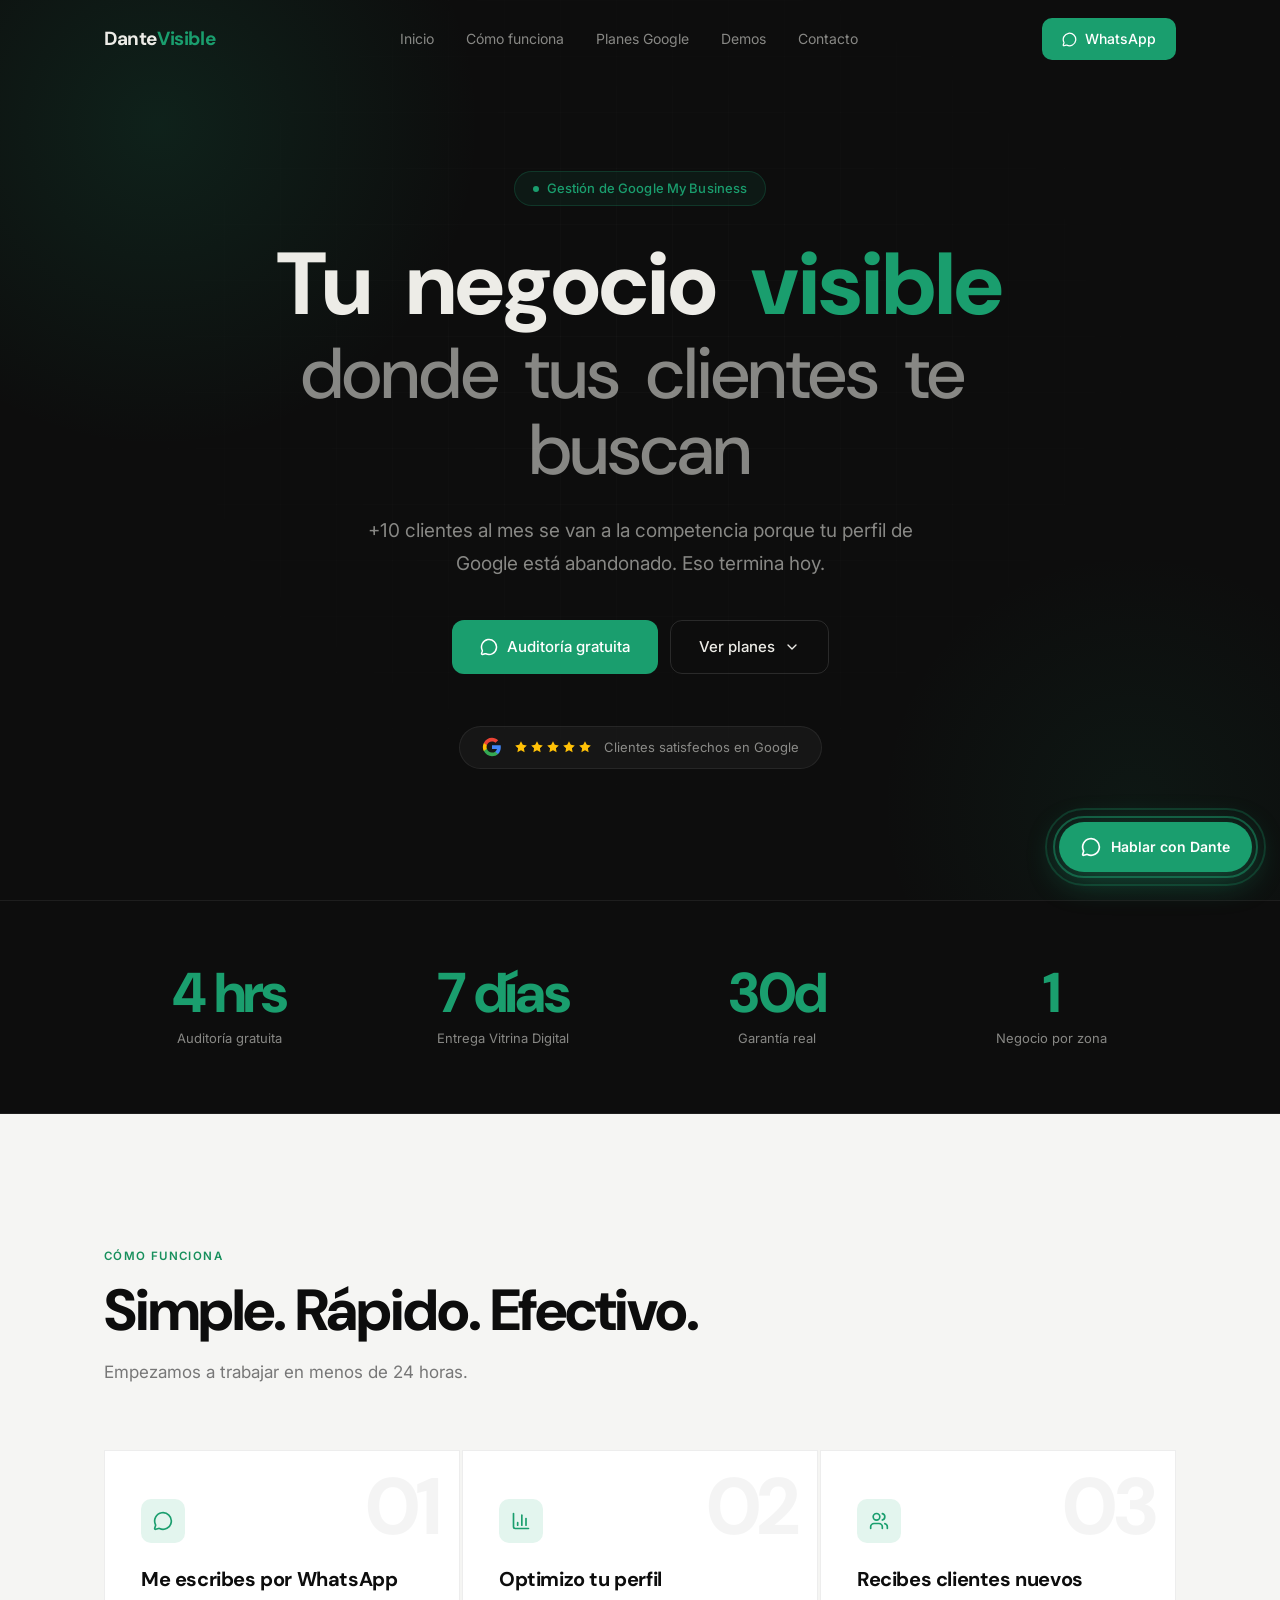
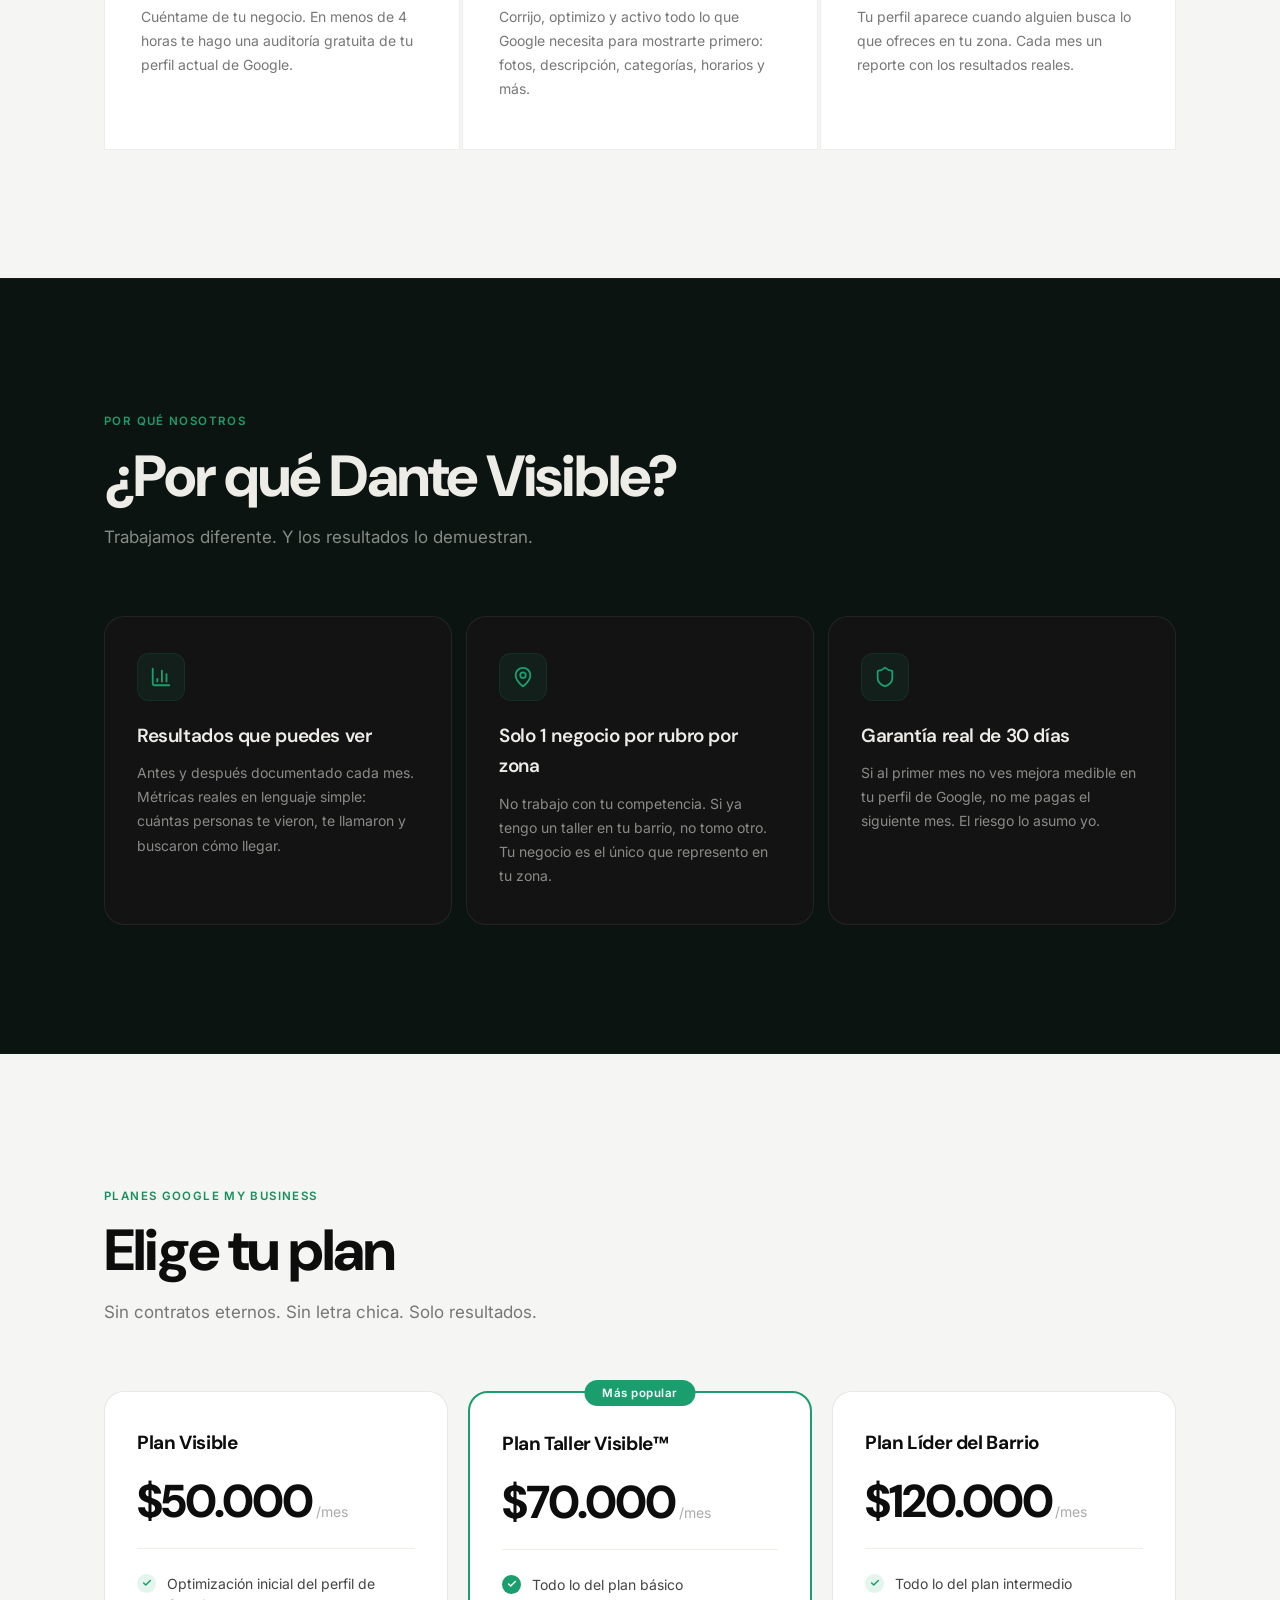
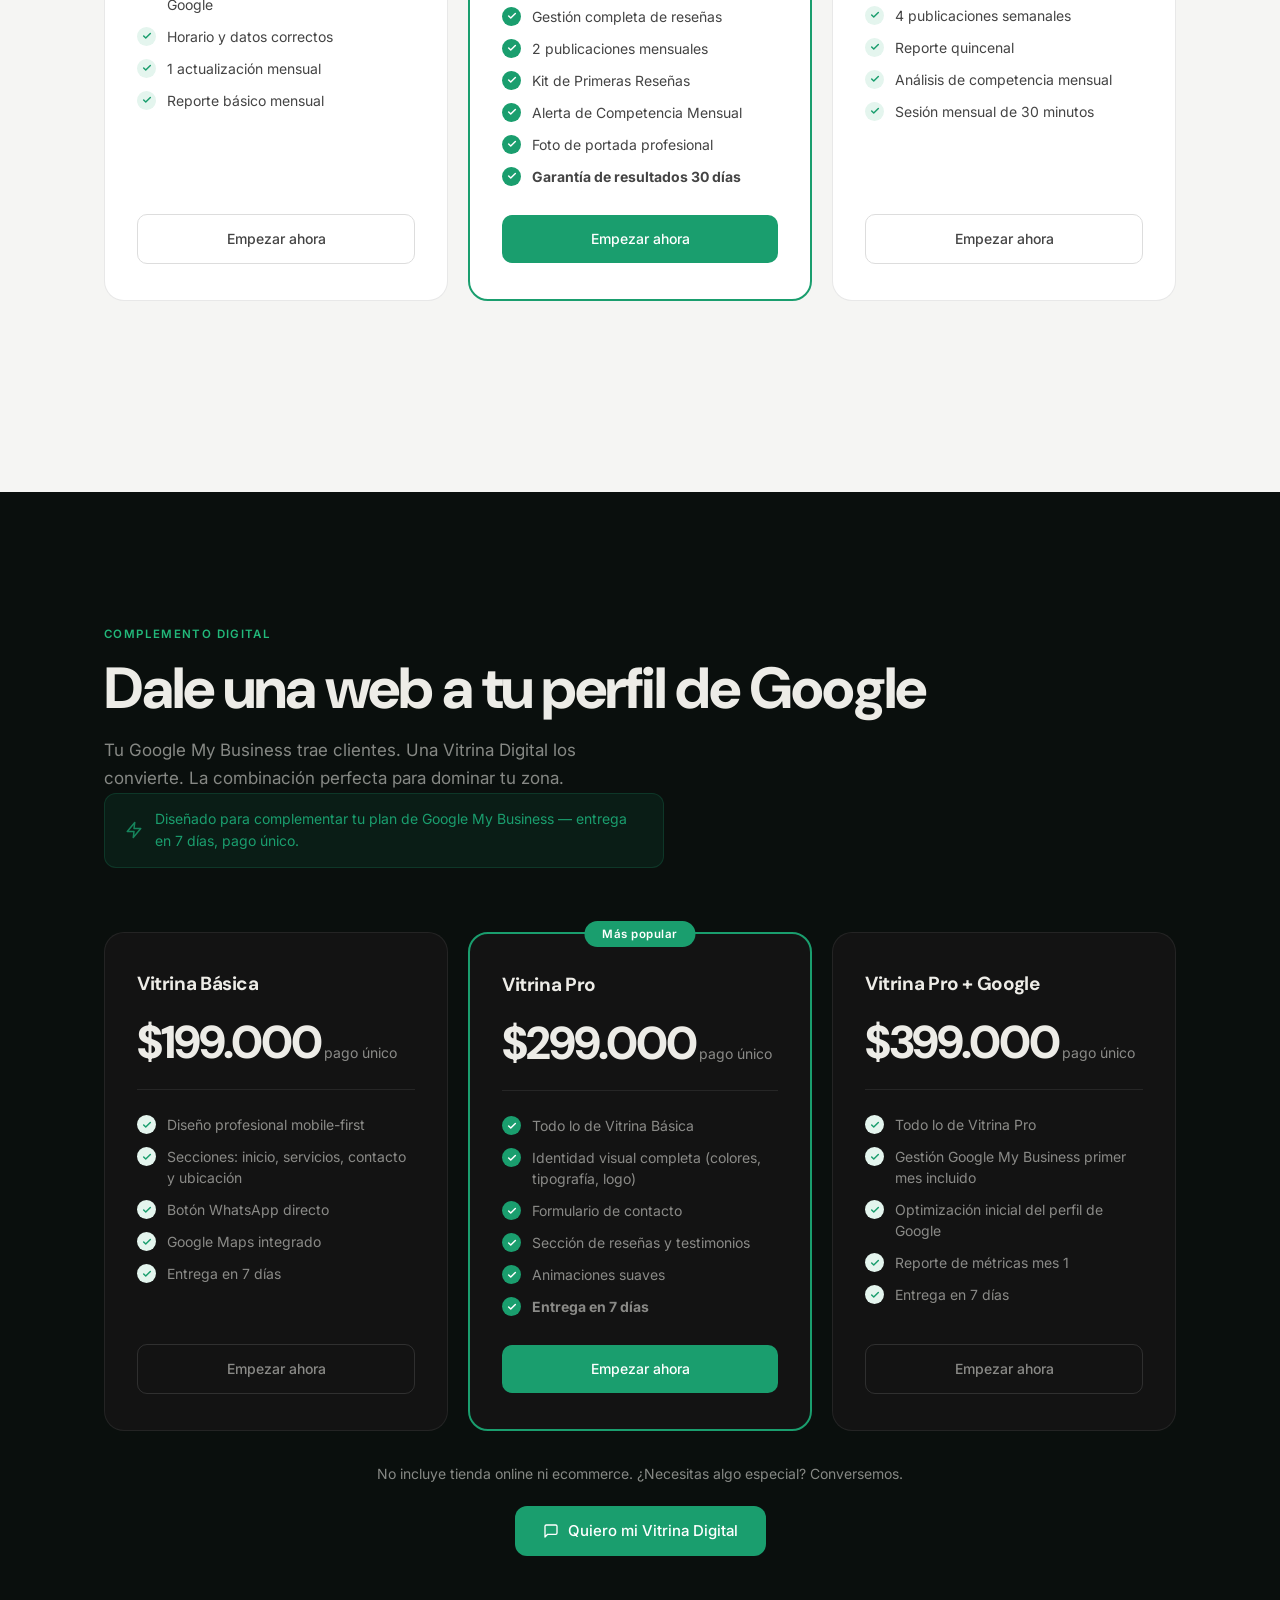
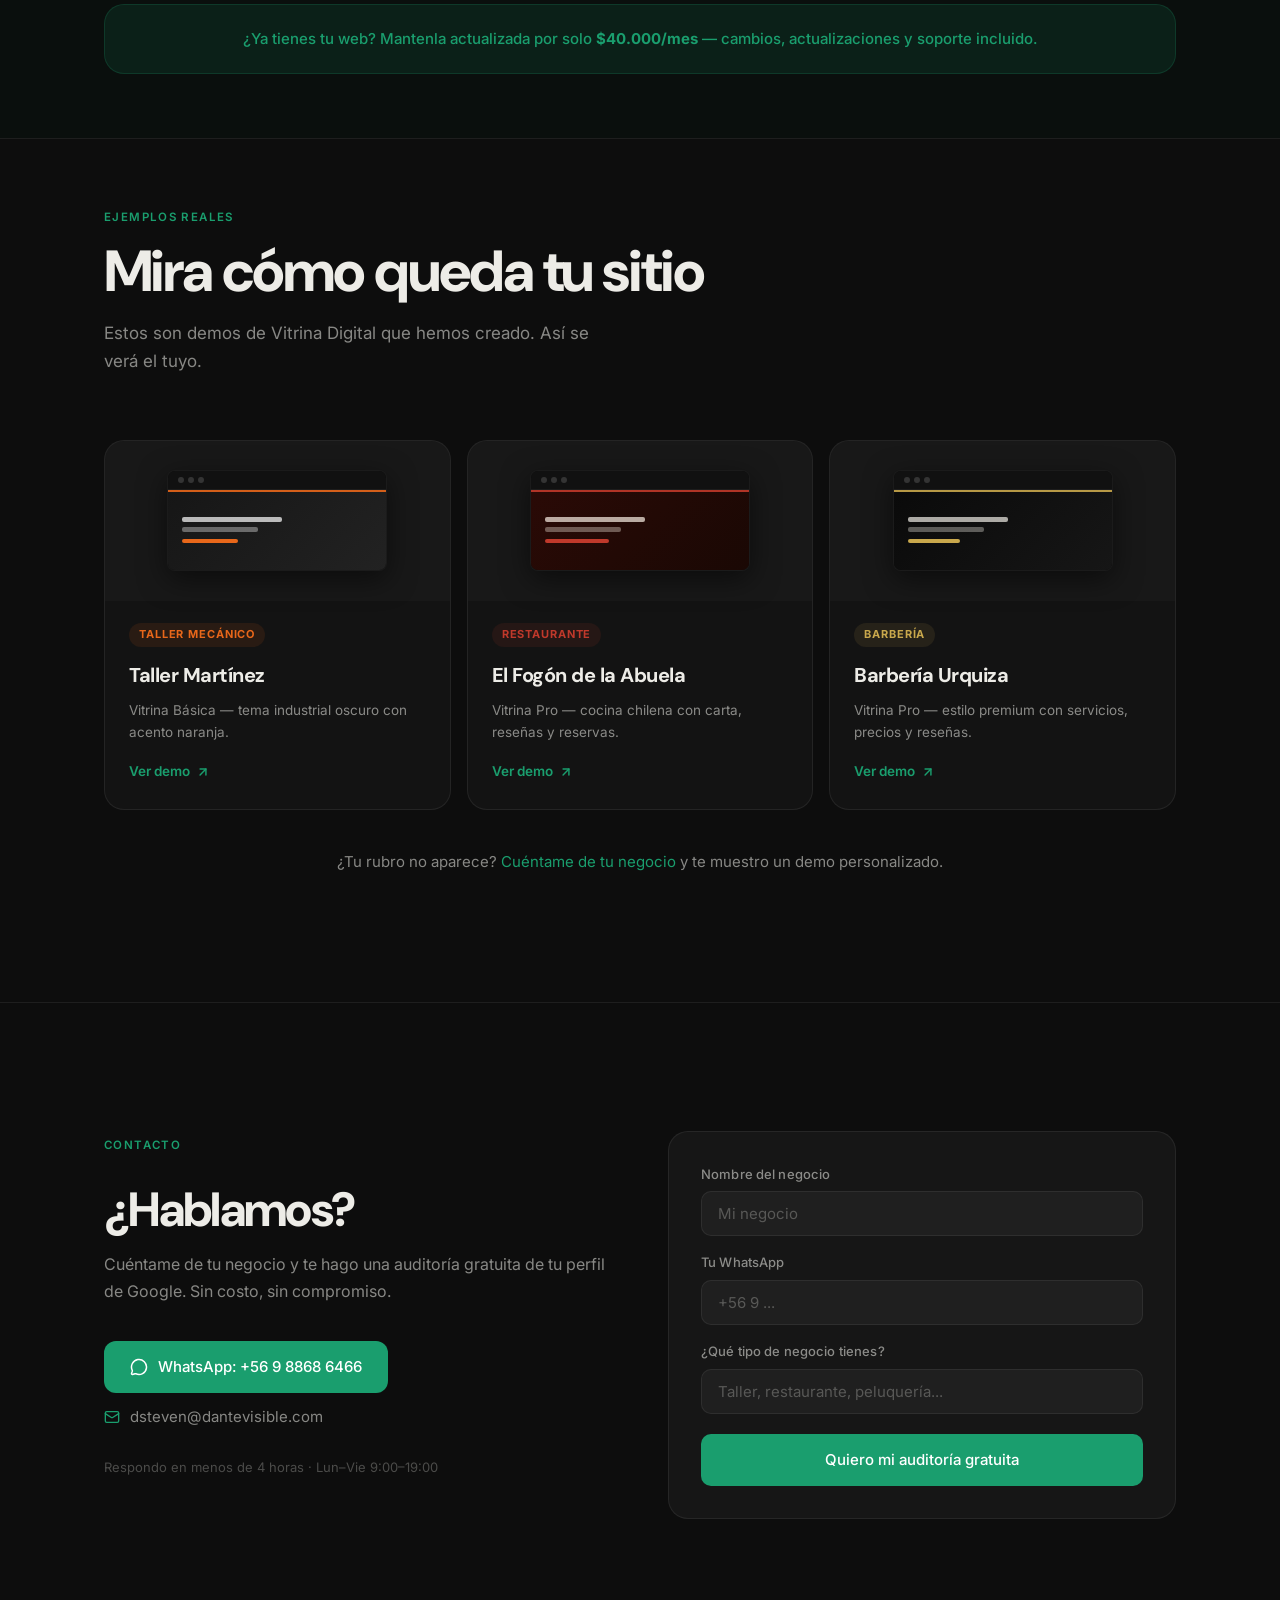
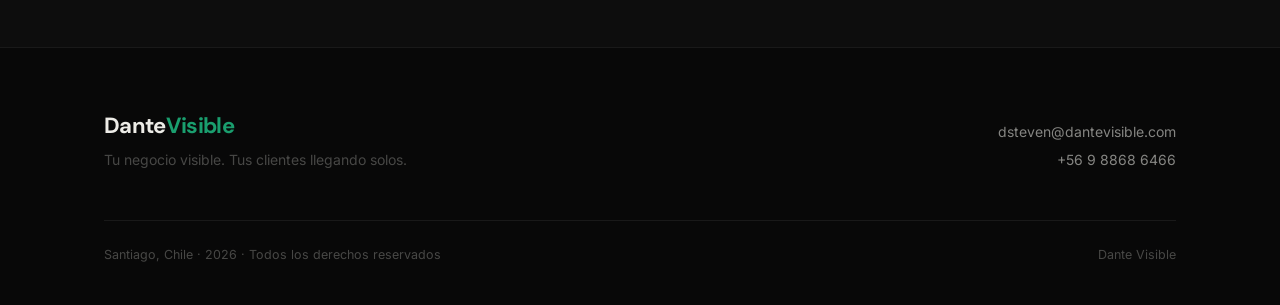
==== commit a0a45ed7: "fix: remove comma from hero heading" ====
--- a/index.html
+++ b/index.html
@@ -3,8 +3,9 @@
 <head>
 <meta charset="UTF-8"/>
 <meta name="viewport" content="width=device-width, initial-scale=1.0"/>
-<title>Dante Visible — Tu negocio visible en Google</title>
-<meta name="description" content="Gestiono tu perfil de Google My Business para que tus clientes te encuentren primero. Sin tecnología, sin complicaciones."/>
+<title>Google My Business Santiago Chile | Dante Visible</title>
+<meta name="description" content="Gestiono tu Google My Business para que tu negocio aparezca primero en Santiago, Chile. Talleres, clínicas, restaurantes, barberías y más. Planes desde $50.000/mes."/>
+<meta name="keywords" content="google my business chile, gestión google my business, posicionamiento local google, aparecer en google maps, google my business santiago, agencia seo local chile, perfil google negocio"/>
 <meta name="author" content="Dante Visible"/>
 <meta name="robots" content="index, follow"/>
 <link rel="canonical" href="https://dantevisible.com/"/>
@@ -12,15 +13,15 @@
 <meta property="og:url" content="https://dantevisible.com/"/>
 <meta property="og:site_name" content="Dante Visible"/>
 <meta property="og:locale" content="es_CL"/>
-<meta property="og:title" content="Dante Visible — Tu negocio visible en Google"/>
-<meta property="og:description" content="Planes desde $50.000/mes para que tu negocio aparezca primero en Google."/>
+<meta property="og:title" content="Google My Business Santiago Chile | Dante Visible"/>
+<meta property="og:description" content="Gestiono tu Google My Business para que tu negocio aparezca primero en Santiago, Chile. Talleres, clínicas, restaurantes, barberías y más. Desde $50.000/mes."/>
 <meta property="og:image" content="https://pub-bb2e103a32db4e198524a2e9ed8f35b4.r2.dev/bd86c030-ccdc-4fda-a420-ffa4df073a17/id-preview-3c7587ac--45252767-1da4-43a0-9fd5-48bb32f8326f.lovable.app-1781571011700.png"/>
 <meta property="og:image:width" content="1200"/>
 <meta property="og:image:height" content="630"/>
 <meta name="twitter:card" content="summary_large_image"/>
 <meta name="twitter:site" content="@dantevisible"/>
-<meta name="twitter:title" content="Dante Visible — Tu negocio visible en Google"/>
-<meta name="twitter:description" content="Gestiono tu perfil de Google My Business para que tus clientes te encuentren primero."/>
+<meta name="twitter:title" content="Google My Business Santiago Chile | Dante Visible"/>
+<meta name="twitter:description" content="Gestiono tu Google My Business para que tu negocio aparezca primero en Santiago. Talleres, clínicas, restaurantes y barberías. Desde $50.000/mes."/>
 <meta name="twitter:image" content="https://pub-bb2e103a32db4e198524a2e9ed8f35b4.r2.dev/bd86c030-ccdc-4fda-a420-ffa4df073a17/id-preview-3c7587ac--45252767-1da4-43a0-9fd5-48bb32f8326f.lovable.app-1781571011700.png"/>
 <link rel="sitemap" type="application/xml" href="/sitemap.xml"/>
 <script type="application/ld+json">
@@ -29,12 +30,27 @@
   "@type": "ProfessionalService",
   "name": "Dante Visible",
   "url": "https://dantevisible.com",
-  "description": "Gestión de Google My Business para pequeñas y medianas empresas en Chile. Optimización de perfiles, reseñas y posicionamiento local.",
-  "areaServed": {
-    "@type": "Country",
-    "name": "Chile"
+  "description": "Gestión de Google My Business para negocios locales en Santiago, Chile. Optimizamos perfiles de talleres, clínicas dentales, restaurantes, barberías y hospedajes para aparecer primero en Google Maps.",
+  "areaServed": [
+    {
+      "@type": "City",
+      "name": "Santiago",
+      "containedInPlace": {
+        "@type": "Country",
+        "name": "Chile"
+      }
+    }
+  ],
+  "serviceType": ["Google My Business Management", "Posicionamiento Local Google", "Diseño Web para Negocios Locales"],
+  "hasOfferCatalog": {
+    "@type": "OfferCatalog",
+    "name": "Servicios de visibilidad local",
+    "itemListElement": [
+      {"@type": "Offer", "itemOffered": {"@type": "Service", "name": "Gestión Google My Business"}},
+      {"@type": "Offer", "itemOffered": {"@type": "Service", "name": "Optimización de reseñas Google"}},
+      {"@type": "Offer", "itemOffered": {"@type": "Service", "name": "Vitrina Digital para negocios locales"}}
+    ]
   },
-  "serviceType": "Google My Business Management",
   "priceRange": "$50.000 - $120.000 CLP/mes",
   "contactPoint": {
     "@type": "ContactPoint",
@@ -454,7 +470,7 @@
       <h1 class="hero__h1">
         <span class="line1">
           <span class="hero__word" style="animation-delay:0.25s">Tu</span>
-          <span class="hero__word" style="animation-delay:0.37s">negocio,</span>
+          <span class="hero__word" style="animation-delay:0.37s">negocio</span>
           <span class="hero__word accent" style="animation-delay:0.49s">visible</span>
         </span>
         <span class="line2">
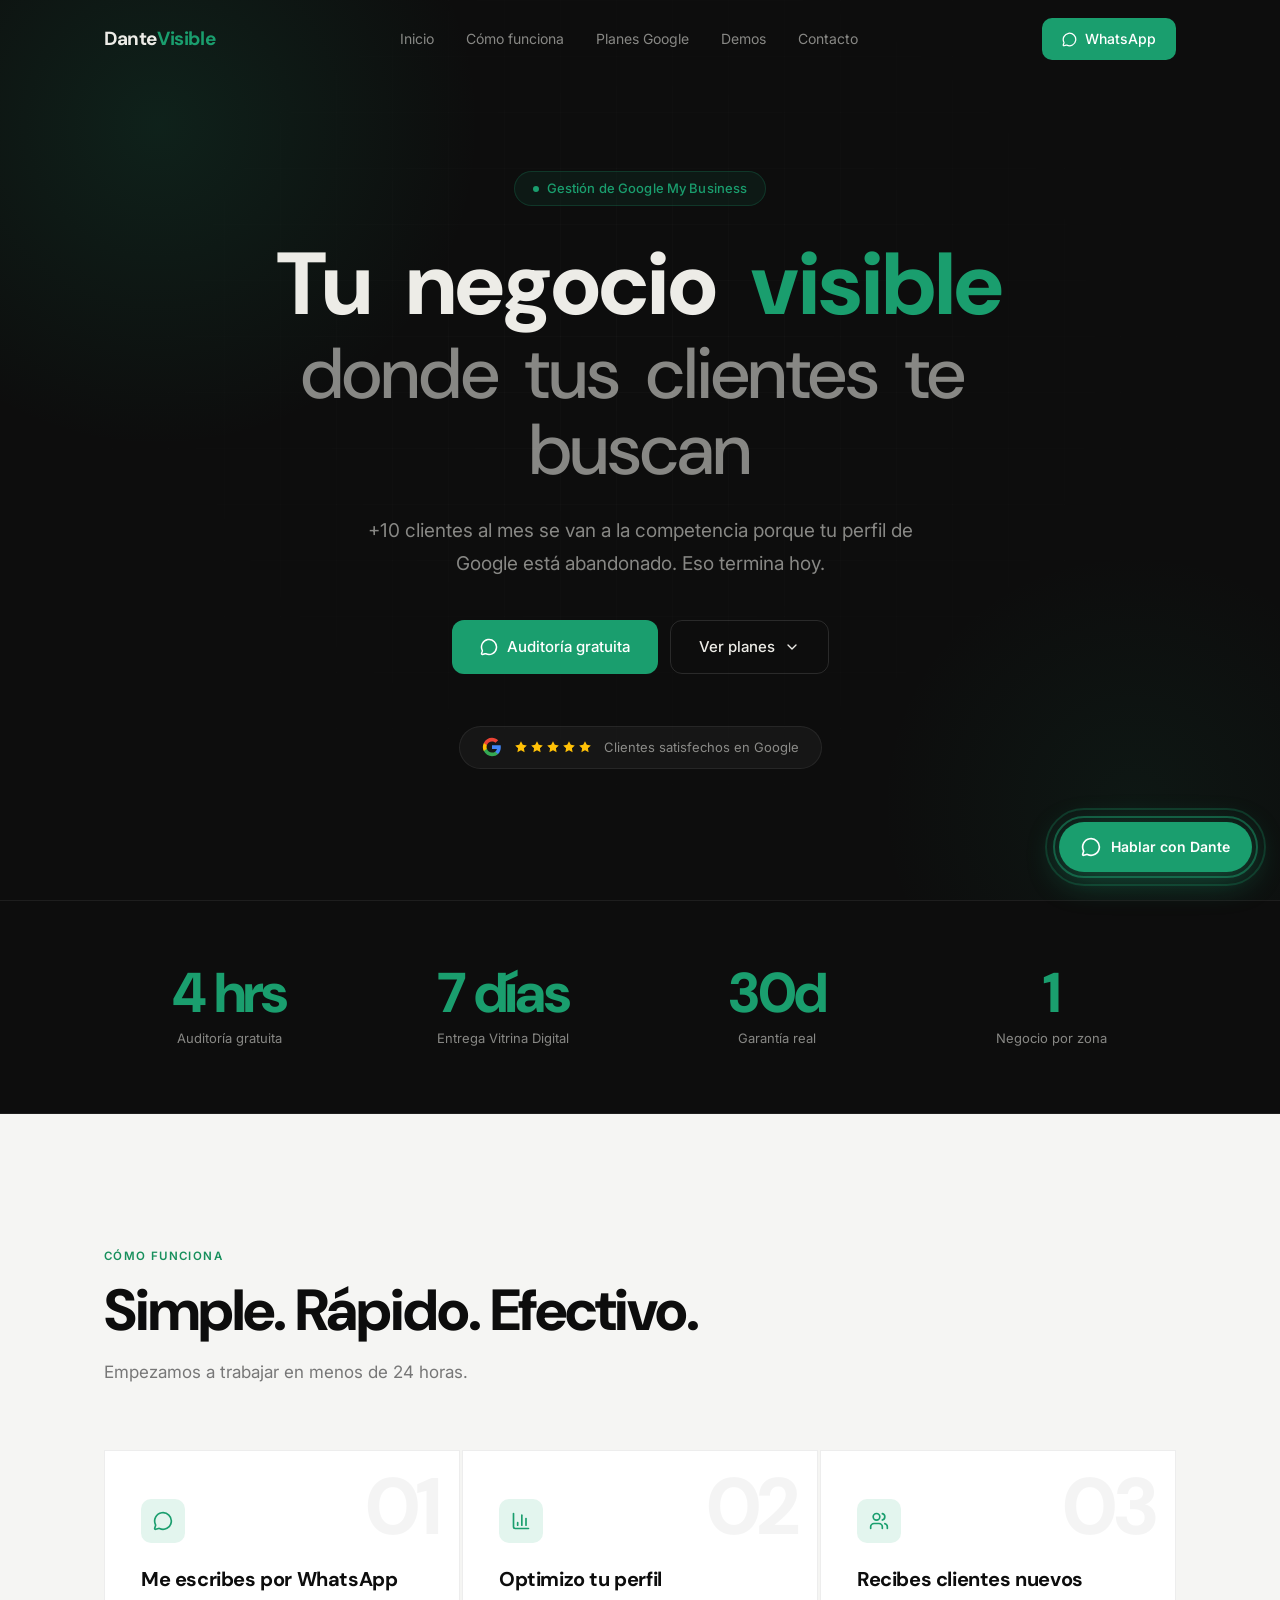
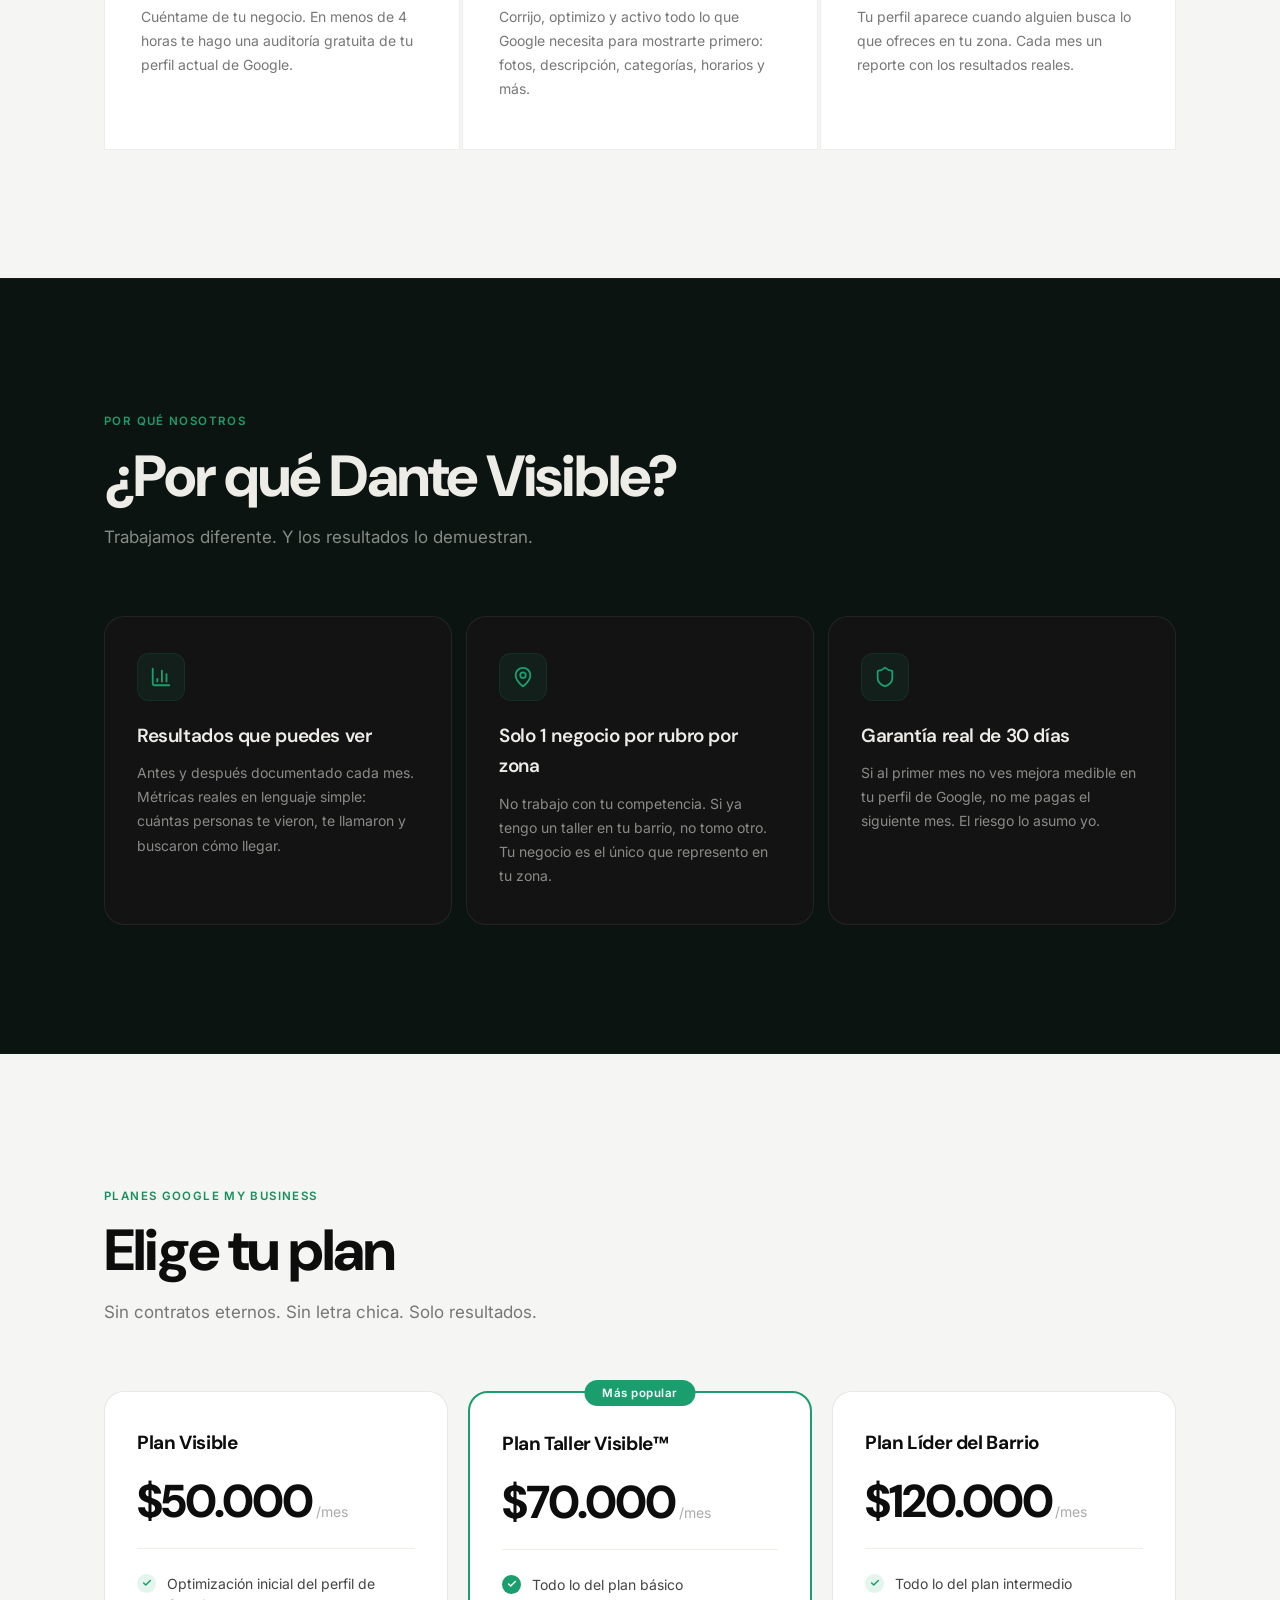
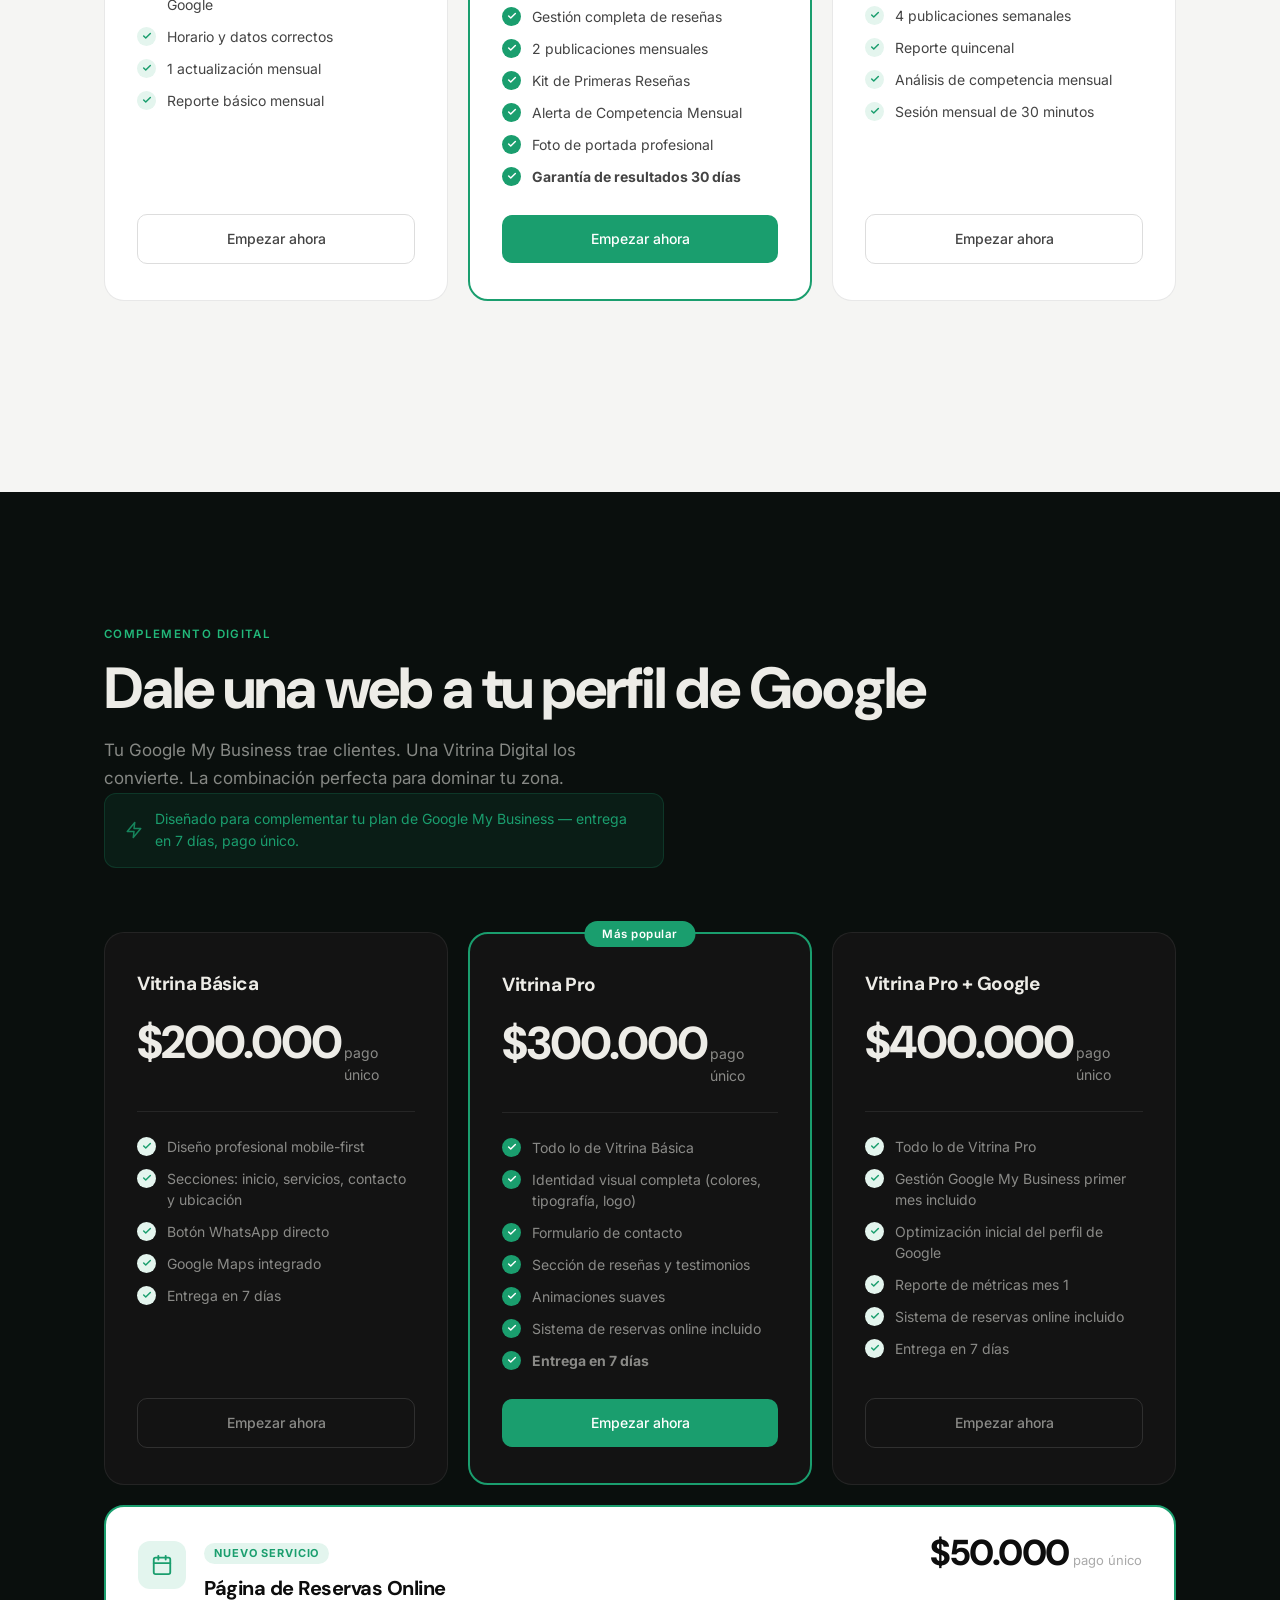
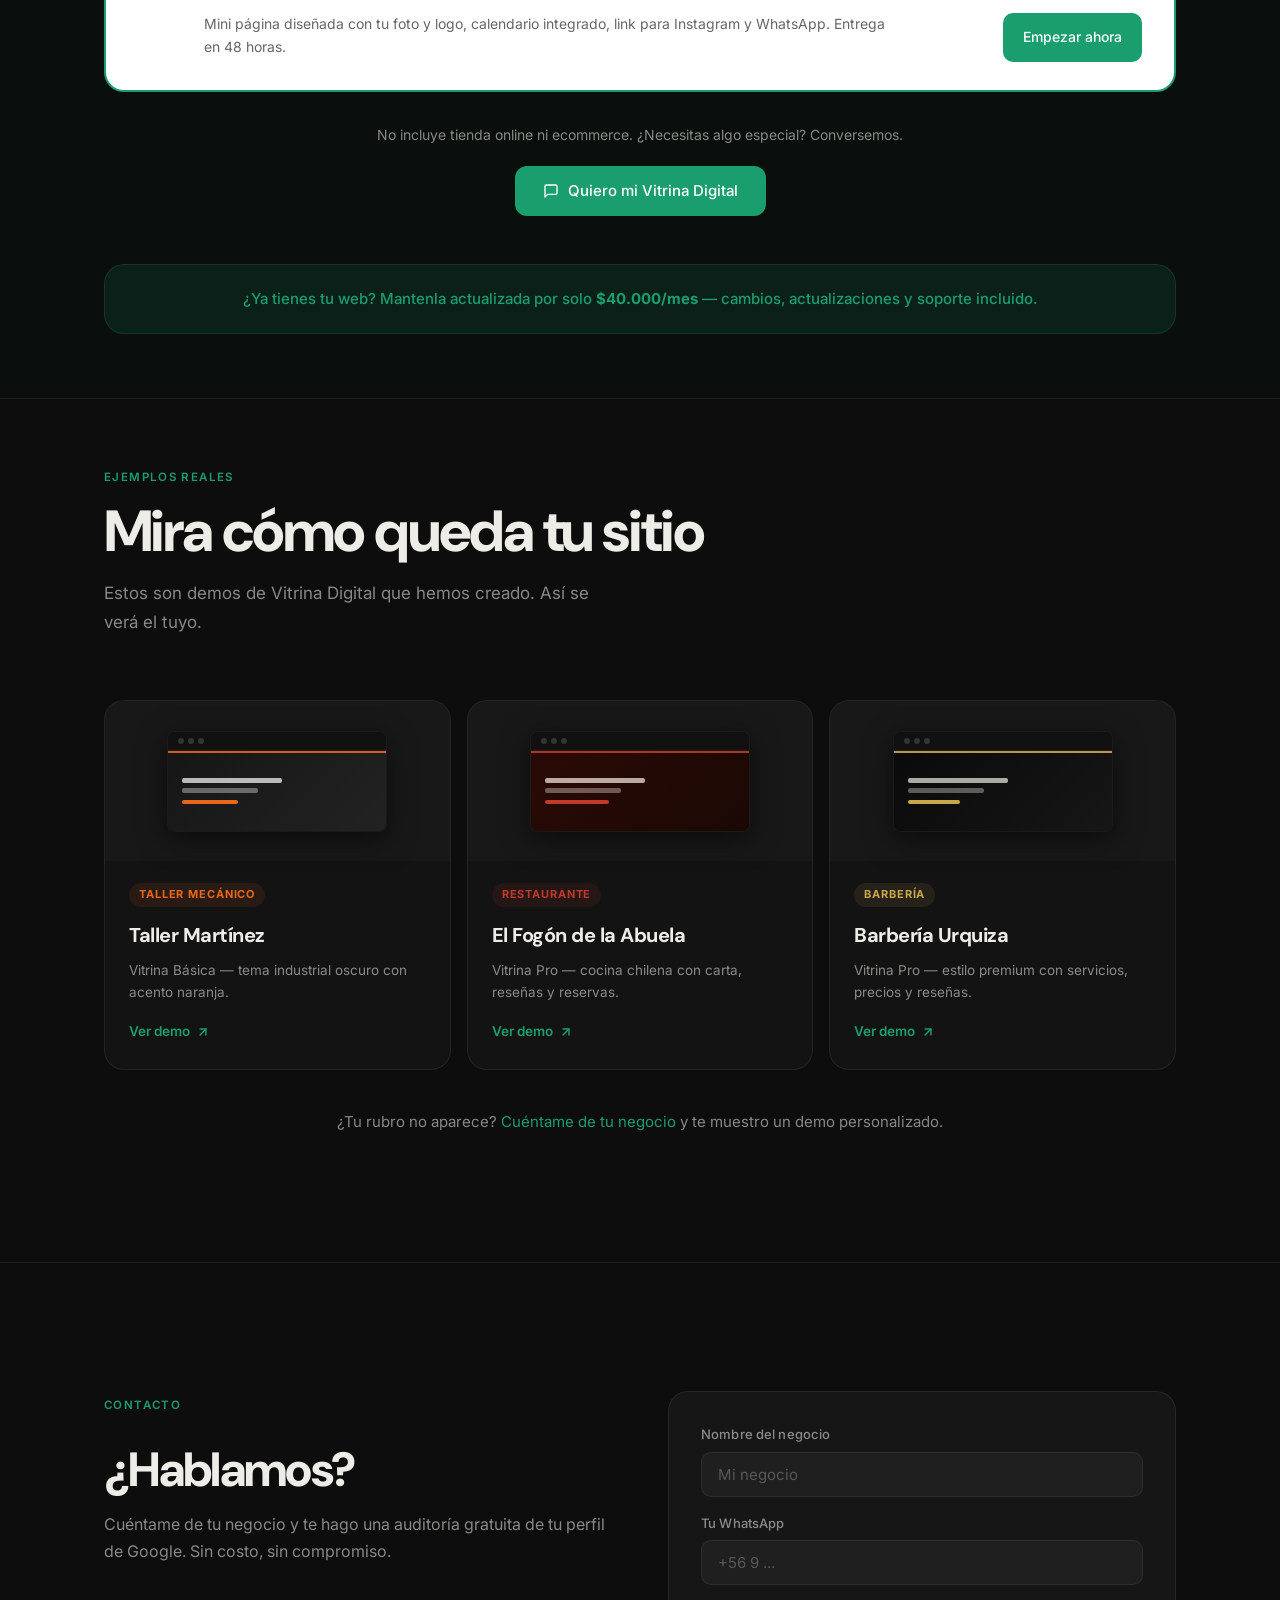
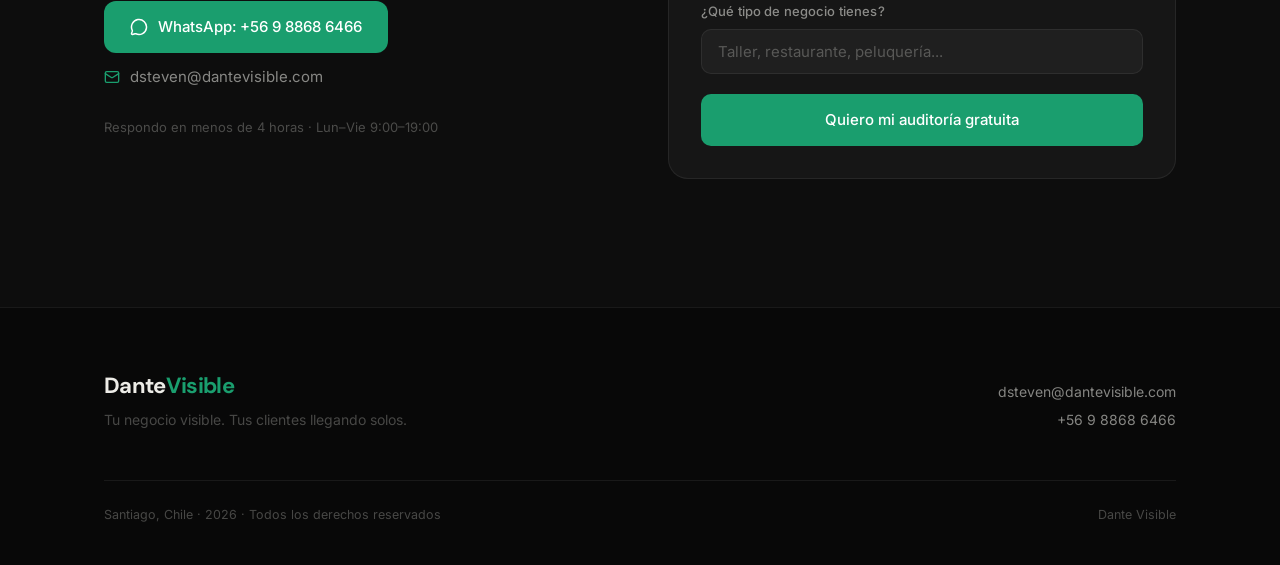
==== commit 4da3db04: "feat: update Vitrina Digital pricing, add reservas card and WhatsApp CTAs - Update prices: Básica $2" ====
--- a/index.html
+++ b/index.html
@@ -328,6 +328,19 @@
 .vitrina__cta-wrap{text-align:center;margin-top:20px}
 .vitrina__cta{display:inline-flex;align-items:center;gap:9px;background:#1A9E6E;color:#fff;padding:13px 28px;border-radius:12px;font-size:15px;font-weight:500;transition:all var(--t)}
 .vitrina__cta:hover{background:#168A5E;transform:translateY(-1px);box-shadow:0 8px 28px rgba(26,158,110,.25)}
+.reservas-card{margin-top:20px;display:flex;flex-direction:column;gap:20px;background:#fff;border:2px solid #1A9E6E;border-radius:var(--r-lg);padding:28px 32px;transition:all var(--t)}
+.reservas-card:hover{transform:translateY(-3px);box-shadow:0 20px 48px rgba(26,158,110,.12)}
+@media(min-width:768px){.reservas-card{flex-direction:row;align-items:center;justify-content:space-between;gap:40px}}
+.reservas-card__left{display:flex;align-items:flex-start;gap:18px;flex:1}
+.reservas-card__ico{width:48px;height:48px;border-radius:12px;background:#E3F5EE;display:flex;align-items:center;justify-content:center;color:#1A9E6E;flex-shrink:0;margin-top:2px}
+.reservas-card__badge{display:inline-block;font-size:11px;font-weight:700;letter-spacing:.08em;text-transform:uppercase;color:#1A9E6E;background:#E3F5EE;padding:2px 10px;border-radius:100px;margin-bottom:8px}
+.reservas-card__h{font-family:var(--font-d);font-size:20px;font-weight:700;color:#0D0D0D;letter-spacing:-.025em;margin-bottom:8px}
+.reservas-card__p{font-size:14px;color:#666;line-height:1.65}
+.reservas-card__right{display:flex;flex-direction:column;align-items:flex-start;gap:14px;flex-shrink:0}
+@media(min-width:768px){.reservas-card__right{align-items:flex-end;min-width:180px}}
+.reservas-card__price{display:flex;align-items:baseline;gap:4px}
+.reservas-card__amt{font-family:var(--font-d);font-size:36px;font-weight:800;color:#0D0D0D;letter-spacing:-.04em;line-height:1}
+.reservas-card__per{font-size:13px;color:#aaa}
 .vitrina__banner{margin-top:48px;background:rgba(26,158,110,.12);border:1px solid rgba(26,158,110,.2);border-radius:var(--r-lg);padding:22px 32px;text-align:center}
 .vitrina__banner p{font-size:15px;color:var(--green);font-weight:500;line-height:1.6}
 
@@ -645,7 +658,7 @@
           <li class="feat"><span class="feat__ico feat__ico--m"><svg width="10" height="10" viewBox="0 0 24 24" fill="none" stroke="#1A9E6E" stroke-width="3.5" stroke-linecap="round" stroke-linejoin="round"><path d="M20 6 9 17l-5-5"/></svg></span>1 actualización mensual</li>
           <li class="feat"><span class="feat__ico feat__ico--m"><svg width="10" height="10" viewBox="0 0 24 24" fill="none" stroke="#1A9E6E" stroke-width="3.5" stroke-linecap="round" stroke-linejoin="round"><path d="M20 6 9 17l-5-5"/></svg></span>Reporte básico mensual</li>
         </ul>
-        <a href="#contacto" class="plan__btn plan__btn--out">Empezar ahora</a>
+        <a href="https://wa.me/56988686466?text=Hola%20Dante%2C%20quiero%20empezar%20con%20el%20Plan%20Visible" target="_blank" rel="noopener noreferrer" class="plan__btn plan__btn--out">Empezar ahora</a>
       </div>
 
       <div class="rev d1 plan plan--feat">
@@ -665,7 +678,7 @@
           <li class="feat"><span class="feat__ico feat__ico--g"><svg width="10" height="10" viewBox="0 0 24 24" fill="none" stroke="#fff" stroke-width="3.5" stroke-linecap="round" stroke-linejoin="round"><path d="M20 6 9 17l-5-5"/></svg></span>Foto de portada profesional</li>
           <li class="feat"><span class="feat__ico feat__ico--g"><svg width="10" height="10" viewBox="0 0 24 24" fill="none" stroke="#fff" stroke-width="3.5" stroke-linecap="round" stroke-linejoin="round"><path d="M20 6 9 17l-5-5"/></svg></span><strong>Garantía de resultados 30 días</strong></li>
         </ul>
-        <a href="#contacto" class="plan__btn plan__btn--fill">Empezar ahora</a>
+        <a href="https://wa.me/56988686466?text=Hola%20Dante%2C%20quiero%20empezar%20con%20el%20Plan%20Taller%20Visible" target="_blank" rel="noopener noreferrer" class="plan__btn plan__btn--fill">Empezar ahora</a>
       </div>
 
       <div class="rev d2 plan">
@@ -682,7 +695,7 @@
           <li class="feat"><span class="feat__ico feat__ico--m"><svg width="10" height="10" viewBox="0 0 24 24" fill="none" stroke="#1A9E6E" stroke-width="3.5" stroke-linecap="round" stroke-linejoin="round"><path d="M20 6 9 17l-5-5"/></svg></span>Análisis de competencia mensual</li>
           <li class="feat"><span class="feat__ico feat__ico--m"><svg width="10" height="10" viewBox="0 0 24 24" fill="none" stroke="#1A9E6E" stroke-width="3.5" stroke-linecap="round" stroke-linejoin="round"><path d="M20 6 9 17l-5-5"/></svg></span>Sesión mensual de 30 minutos</li>
         </ul>
-        <a href="#contacto" class="plan__btn plan__btn--out">Empezar ahora</a>
+        <a href="https://wa.me/56988686466?text=Hola%20Dante%2C%20quiero%20empezar%20con%20el%20Plan%20L%C3%ADder%20del%20Barrio" target="_blank" rel="noopener noreferrer" class="plan__btn plan__btn--out">Empezar ahora</a>
       </div>
 
     </div>
@@ -709,7 +722,7 @@
       <div class="rev plan">
         <div class="plan__name">Vitrina Básica</div>
         <div class="plan__price">
-          <span class="plan__amt">$199.000</span>
+          <span class="plan__amt">$200.000</span>
           <span class="plan__per">pago único</span>
         </div>
         <div class="plan__hr"></div>
@@ -720,14 +733,14 @@
           <li class="feat"><span class="feat__ico feat__ico--m"><svg width="10" height="10" viewBox="0 0 24 24" fill="none" stroke="#1A9E6E" stroke-width="3.5" stroke-linecap="round" stroke-linejoin="round"><path d="M20 6 9 17l-5-5"/></svg></span>Google Maps integrado</li>
           <li class="feat"><span class="feat__ico feat__ico--m"><svg width="10" height="10" viewBox="0 0 24 24" fill="none" stroke="#1A9E6E" stroke-width="3.5" stroke-linecap="round" stroke-linejoin="round"><path d="M20 6 9 17l-5-5"/></svg></span>Entrega en 7 días</li>
         </ul>
-        <a href="#contacto" class="plan__btn plan__btn--out">Empezar ahora</a>
+        <a href="https://wa.me/56988686466?text=Hola%20Dante%2C%20quiero%20la%20Vitrina%20B%C3%A1sica" target="_blank" rel="noopener noreferrer" class="plan__btn plan__btn--out">Empezar ahora</a>
       </div>
 
       <div class="rev d1 plan plan--feat">
         <span class="plan__badge">Más popular</span>
         <div class="plan__name">Vitrina Pro</div>
         <div class="plan__price">
-          <span class="plan__amt">$299.000</span>
+          <span class="plan__amt">$300.000</span>
           <span class="plan__per">pago único</span>
         </div>
         <div class="plan__hr"></div>
@@ -737,15 +750,16 @@
           <li class="feat"><span class="feat__ico feat__ico--g"><svg width="10" height="10" viewBox="0 0 24 24" fill="none" stroke="#fff" stroke-width="3.5" stroke-linecap="round" stroke-linejoin="round"><path d="M20 6 9 17l-5-5"/></svg></span>Formulario de contacto</li>
           <li class="feat"><span class="feat__ico feat__ico--g"><svg width="10" height="10" viewBox="0 0 24 24" fill="none" stroke="#fff" stroke-width="3.5" stroke-linecap="round" stroke-linejoin="round"><path d="M20 6 9 17l-5-5"/></svg></span>Sección de reseñas y testimonios</li>
           <li class="feat"><span class="feat__ico feat__ico--g"><svg width="10" height="10" viewBox="0 0 24 24" fill="none" stroke="#fff" stroke-width="3.5" stroke-linecap="round" stroke-linejoin="round"><path d="M20 6 9 17l-5-5"/></svg></span>Animaciones suaves</li>
+          <li class="feat"><span class="feat__ico feat__ico--g"><svg width="10" height="10" viewBox="0 0 24 24" fill="none" stroke="#fff" stroke-width="3.5" stroke-linecap="round" stroke-linejoin="round"><path d="M20 6 9 17l-5-5"/></svg></span>Sistema de reservas online incluido</li>
           <li class="feat"><span class="feat__ico feat__ico--g"><svg width="10" height="10" viewBox="0 0 24 24" fill="none" stroke="#fff" stroke-width="3.5" stroke-linecap="round" stroke-linejoin="round"><path d="M20 6 9 17l-5-5"/></svg></span><strong>Entrega en 7 días</strong></li>
         </ul>
-        <a href="#contacto" class="plan__btn plan__btn--fill">Empezar ahora</a>
+        <a href="https://wa.me/56988686466?text=Hola%20Dante%2C%20quiero%20la%20Vitrina%20Pro" target="_blank" rel="noopener noreferrer" class="plan__btn plan__btn--fill">Empezar ahora</a>
       </div>
 
       <div class="rev d2 plan">
         <div class="plan__name">Vitrina Pro + Google</div>
         <div class="plan__price">
-          <span class="plan__amt">$399.000</span>
+          <span class="plan__amt">$400.000</span>
           <span class="plan__per">pago único</span>
         </div>
         <div class="plan__hr"></div>
@@ -754,11 +768,33 @@
           <li class="feat"><span class="feat__ico feat__ico--m"><svg width="10" height="10" viewBox="0 0 24 24" fill="none" stroke="#1A9E6E" stroke-width="3.5" stroke-linecap="round" stroke-linejoin="round"><path d="M20 6 9 17l-5-5"/></svg></span>Gestión Google My Business primer mes incluido</li>
           <li class="feat"><span class="feat__ico feat__ico--m"><svg width="10" height="10" viewBox="0 0 24 24" fill="none" stroke="#1A9E6E" stroke-width="3.5" stroke-linecap="round" stroke-linejoin="round"><path d="M20 6 9 17l-5-5"/></svg></span>Optimización inicial del perfil de Google</li>
           <li class="feat"><span class="feat__ico feat__ico--m"><svg width="10" height="10" viewBox="0 0 24 24" fill="none" stroke="#1A9E6E" stroke-width="3.5" stroke-linecap="round" stroke-linejoin="round"><path d="M20 6 9 17l-5-5"/></svg></span>Reporte de métricas mes 1</li>
+          <li class="feat"><span class="feat__ico feat__ico--m"><svg width="10" height="10" viewBox="0 0 24 24" fill="none" stroke="#1A9E6E" stroke-width="3.5" stroke-linecap="round" stroke-linejoin="round"><path d="M20 6 9 17l-5-5"/></svg></span>Sistema de reservas online incluido</li>
           <li class="feat"><span class="feat__ico feat__ico--m"><svg width="10" height="10" viewBox="0 0 24 24" fill="none" stroke="#1A9E6E" stroke-width="3.5" stroke-linecap="round" stroke-linejoin="round"><path d="M20 6 9 17l-5-5"/></svg></span>Entrega en 7 días</li>
         </ul>
-        <a href="#contacto" class="plan__btn plan__btn--out">Empezar ahora</a>
-      </div>
-
+        <a href="https://wa.me/56988686466?text=Hola%20Dante%2C%20quiero%20la%20Vitrina%20Pro%20%2B%20Google" target="_blank" rel="noopener noreferrer" class="plan__btn plan__btn--out">Empezar ahora</a>
+      </div>
+
+    </div>
+
+    <!-- Página de Reservas Online — add-on -->
+    <div class="reservas-card rev">
+      <div class="reservas-card__left">
+        <div class="reservas-card__ico">
+          <svg xmlns="http://www.w3.org/2000/svg" width="22" height="22" viewBox="0 0 24 24" fill="none" stroke="currentColor" stroke-width="2" stroke-linecap="round" stroke-linejoin="round"><rect x="3" y="4" width="18" height="18" rx="2" ry="2"/><line x1="16" y1="2" x2="16" y2="6"/><line x1="8" y1="2" x2="8" y2="6"/><line x1="3" y1="10" x2="21" y2="10"/></svg>
+        </div>
+        <div>
+          <div class="reservas-card__badge">Nuevo servicio</div>
+          <h3 class="reservas-card__h">Página de Reservas Online</h3>
+          <p class="reservas-card__p">Mini página diseñada con tu foto y logo, calendario integrado, link para Instagram y WhatsApp. Entrega en 48 horas.</p>
+        </div>
+      </div>
+      <div class="reservas-card__right">
+        <div class="reservas-card__price">
+          <span class="reservas-card__amt">$50.000</span>
+          <span class="reservas-card__per">pago único</span>
+        </div>
+        <a href="https://wa.me/56988686466?text=Hola%20Dante%2C%20quiero%20la%20P%C3%A1gina%20de%20Reservas%20Online" target="_blank" rel="noopener noreferrer" class="plan__btn plan__btn--fill" style="text-align:center;display:block">Empezar ahora</a>
+      </div>
     </div>
 
     <p class="vitrina__note rev">No incluye tienda online ni ecommerce. ¿Necesitas algo especial? Conversemos.</p>
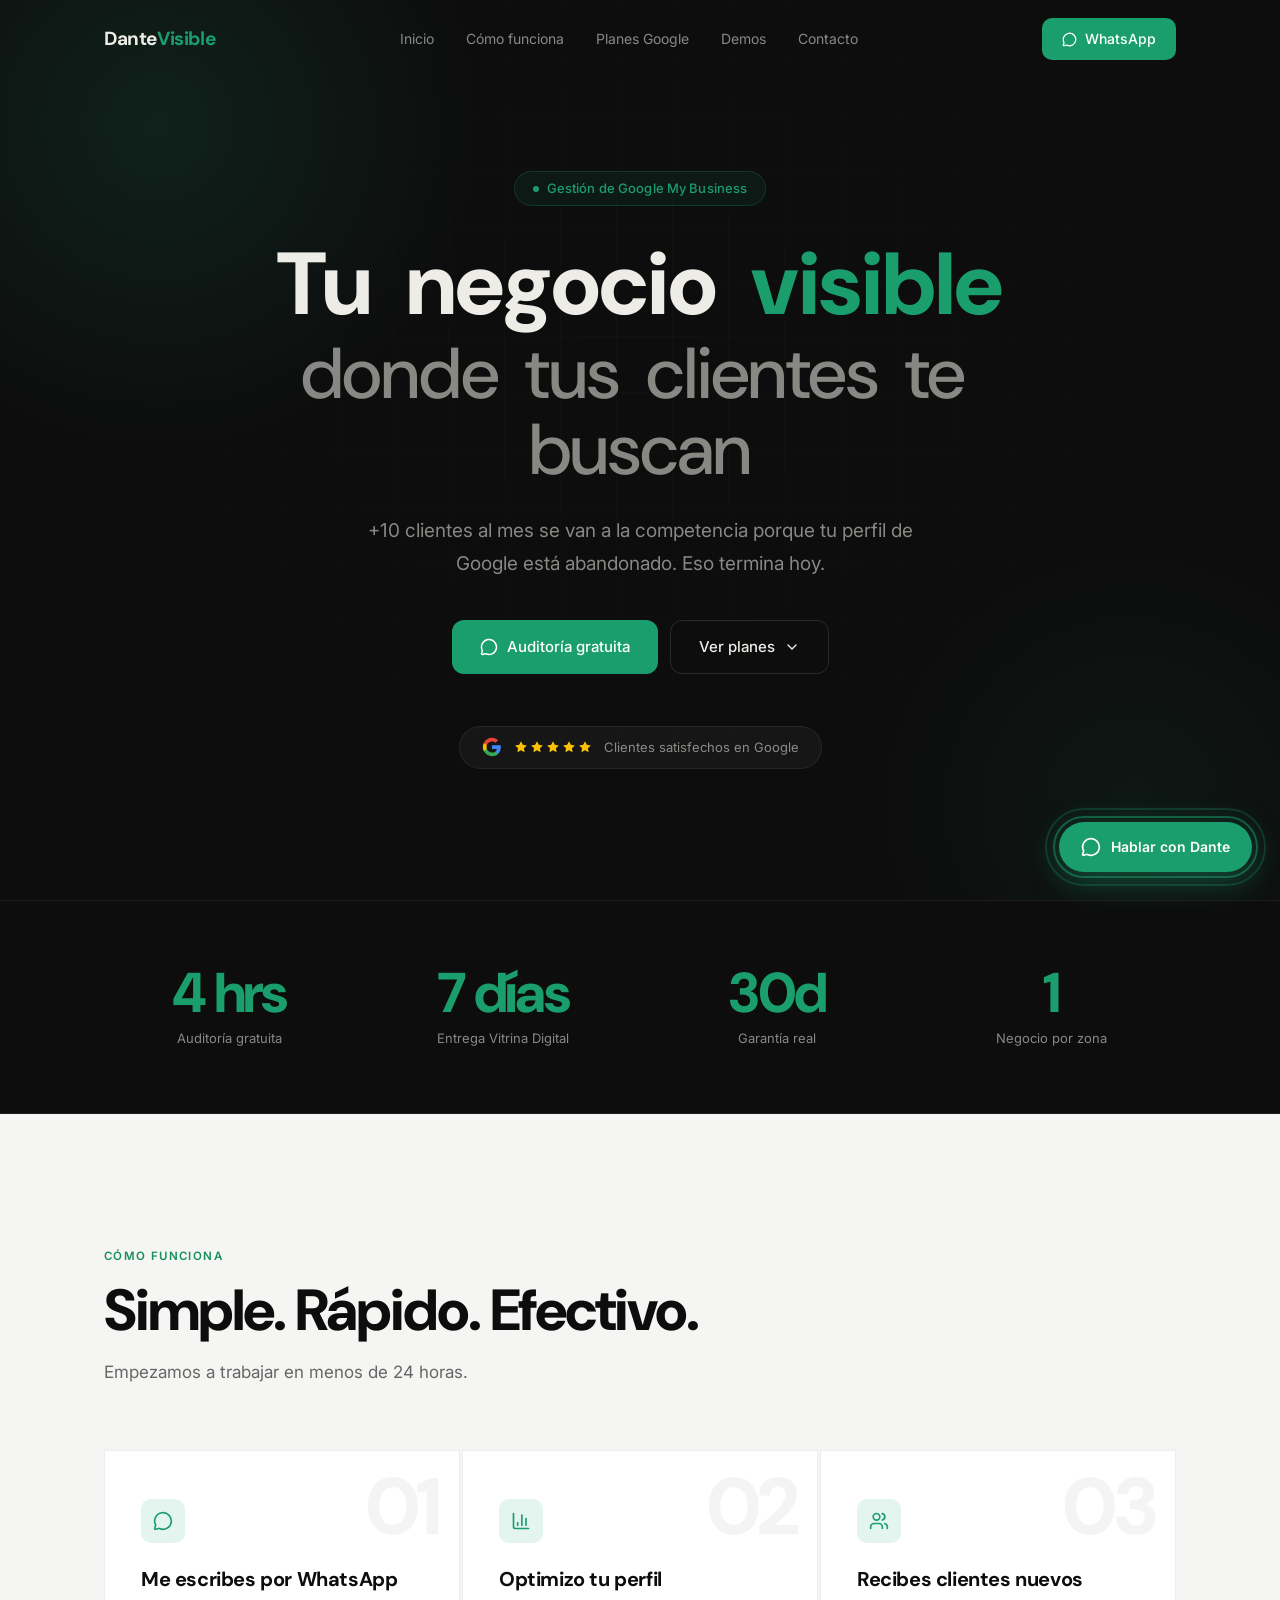
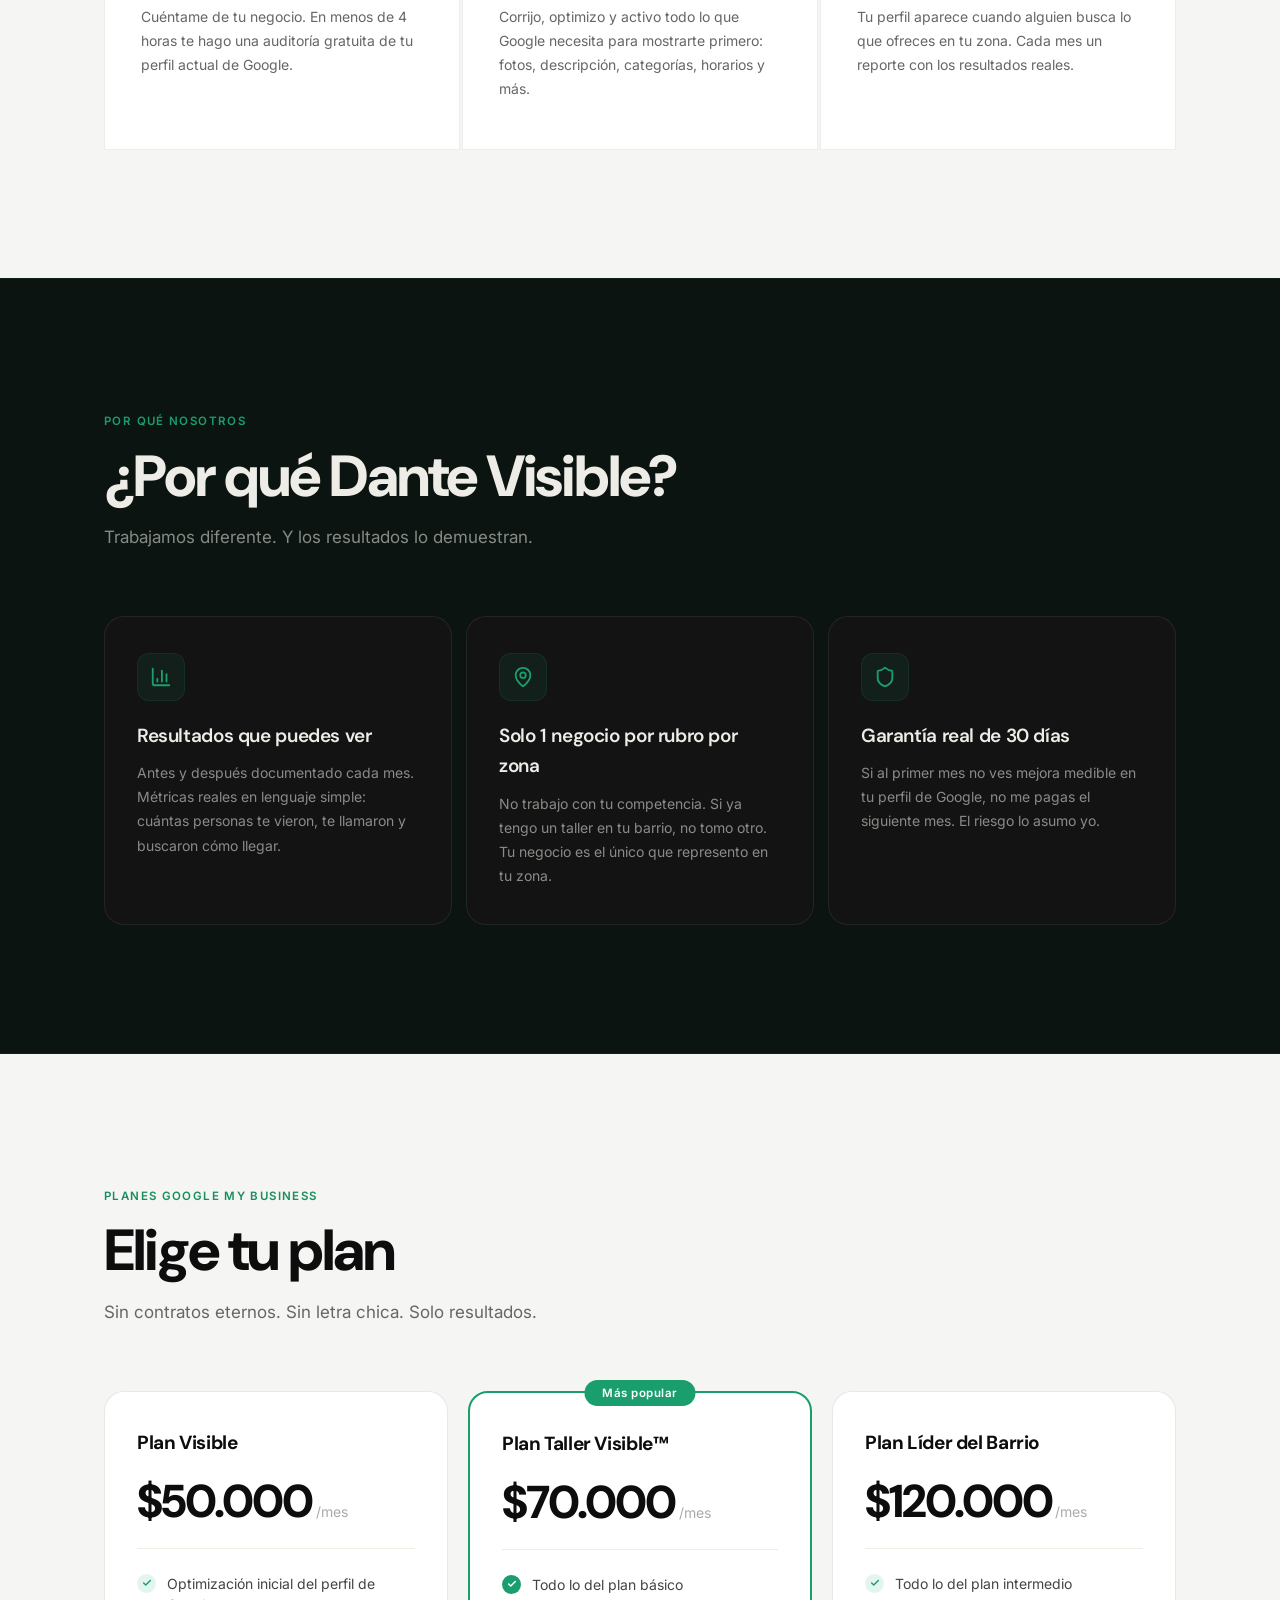
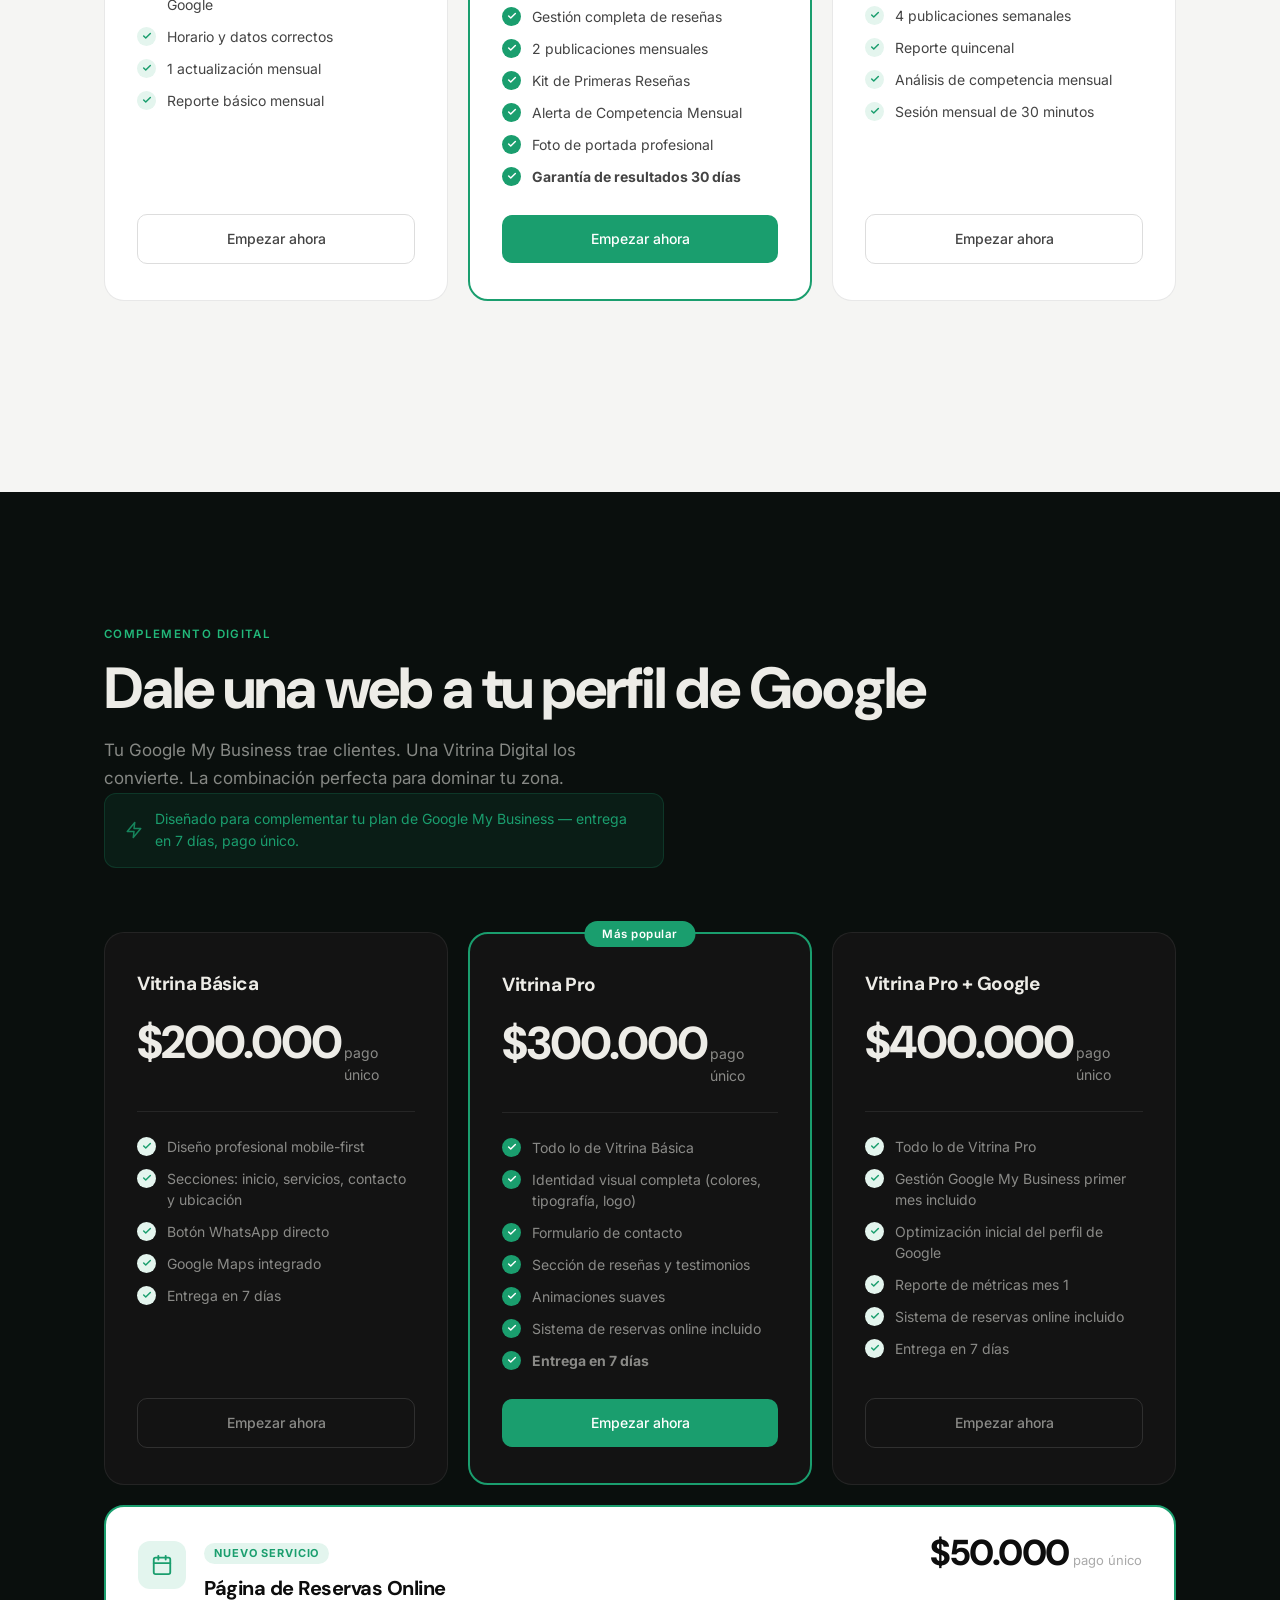
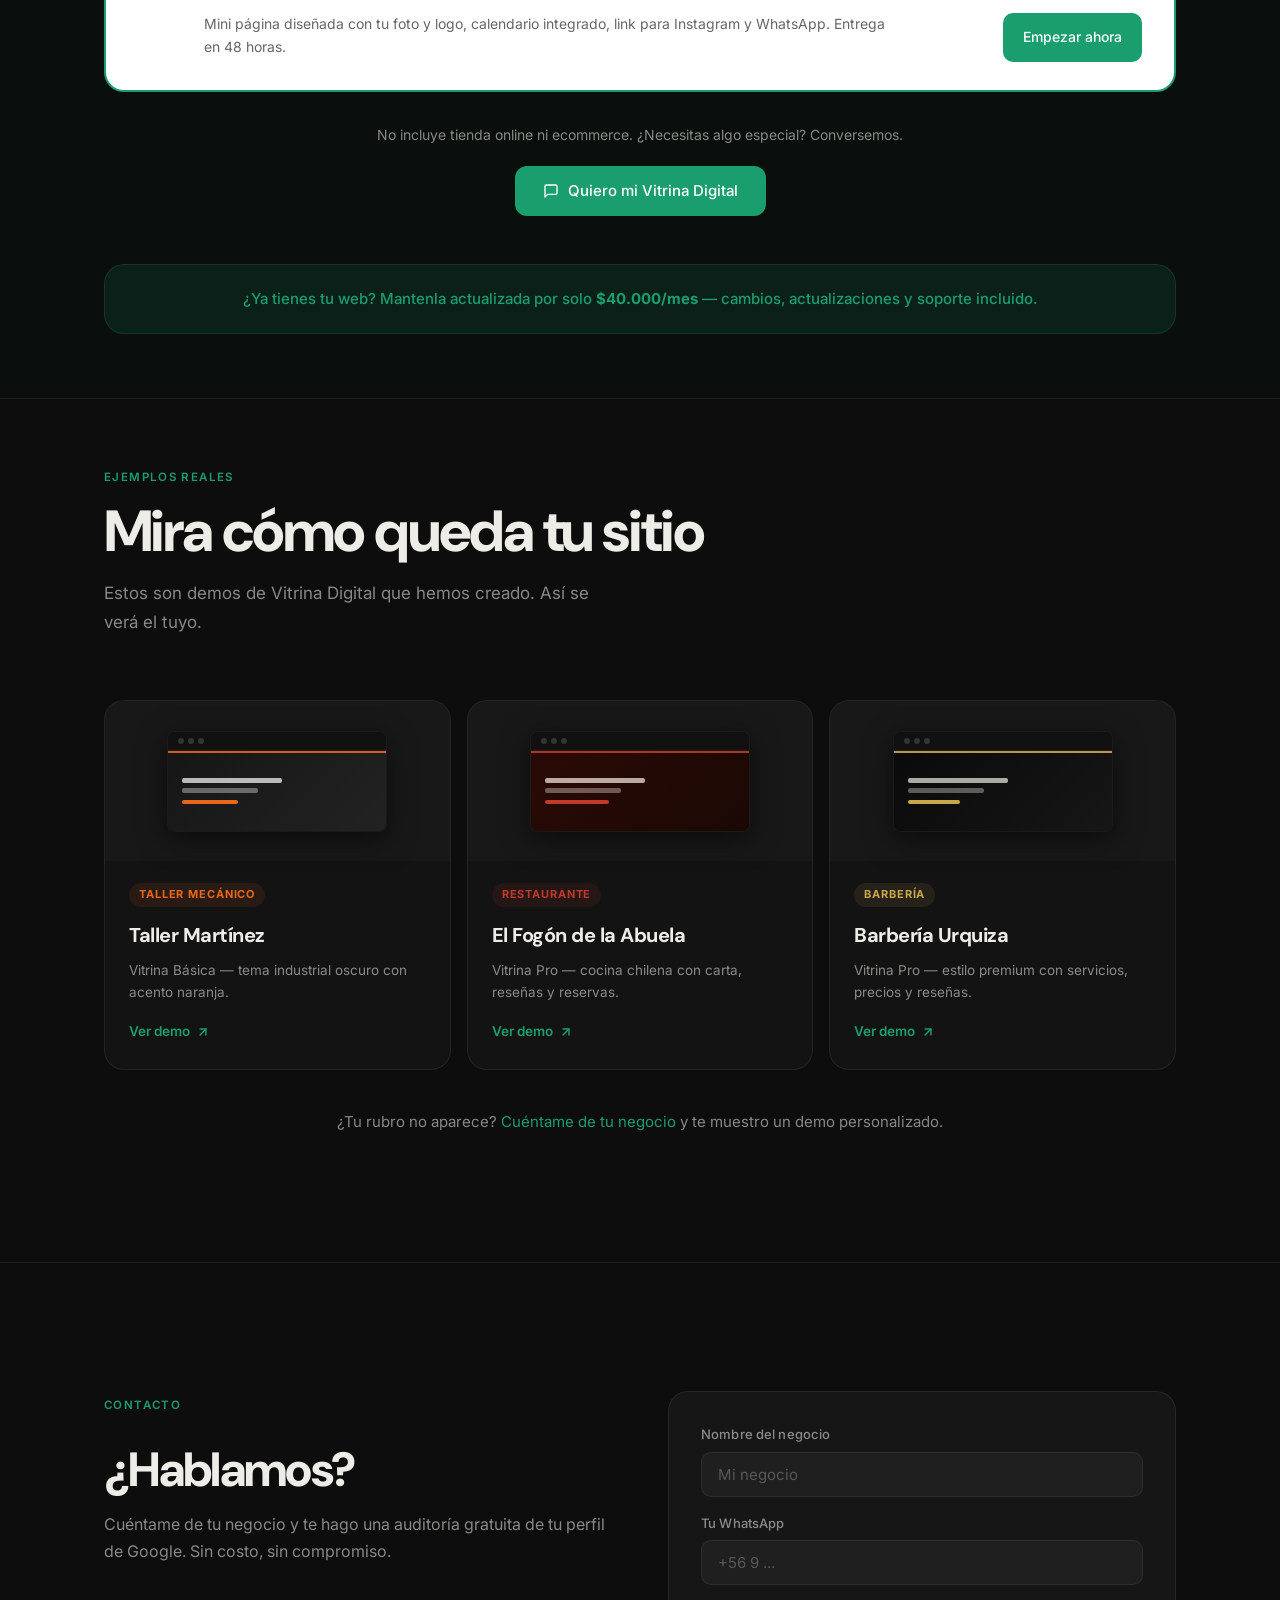
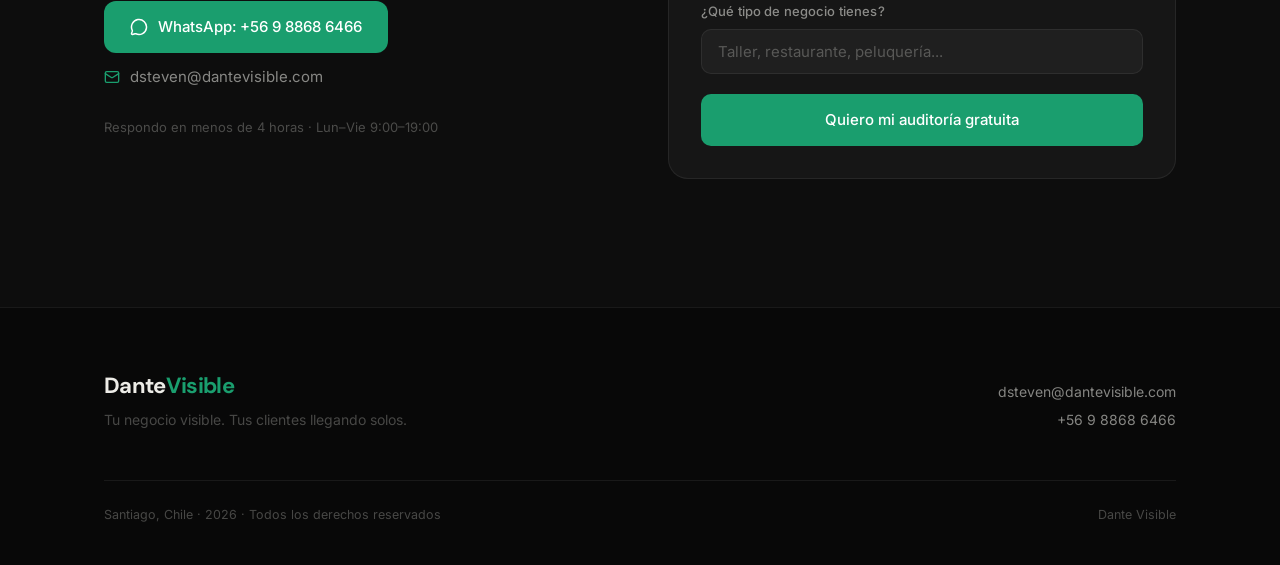
==== commit 73a9e7af: "fix: SEO/security audit fixes and demo nav centering - Remove one-off Alejo Barber demo, noindex rem" ====
--- a/index.html
+++ b/index.html
@@ -9,20 +9,21 @@
 <meta name="author" content="Dante Visible"/>
 <meta name="robots" content="index, follow"/>
 <link rel="canonical" href="https://dantevisible.com/"/>
+<link rel="icon" type="image/svg+xml" href="data:image/svg+xml,%3Csvg xmlns='http://www.w3.org/2000/svg' viewBox='0 0 100 100'%3E%3Crect width='100' height='100' rx='22' fill='%230D0D0D'/%3E%3Ctext x='50' y='69' font-family='Arial,sans-serif' font-size='58' font-weight='800' fill='%231A9E6E' text-anchor='middle'%3ED%3C/text%3E%3C/svg%3E"/>
 <meta property="og:type" content="website"/>
 <meta property="og:url" content="https://dantevisible.com/"/>
 <meta property="og:site_name" content="Dante Visible"/>
 <meta property="og:locale" content="es_CL"/>
 <meta property="og:title" content="Google My Business Santiago Chile | Dante Visible"/>
 <meta property="og:description" content="Gestiono tu Google My Business para que tu negocio aparezca primero en Santiago, Chile. Talleres, clínicas, restaurantes, barberías y más. Desde $50.000/mes."/>
-<meta property="og:image" content="https://pub-bb2e103a32db4e198524a2e9ed8f35b4.r2.dev/bd86c030-ccdc-4fda-a420-ffa4df073a17/id-preview-3c7587ac--45252767-1da4-43a0-9fd5-48bb32f8326f.lovable.app-1781571011700.png"/>
+<meta property="og:image" content="https://dantevisible.com/og-image.png"/>
 <meta property="og:image:width" content="1200"/>
 <meta property="og:image:height" content="630"/>
 <meta name="twitter:card" content="summary_large_image"/>
 <meta name="twitter:site" content="@dantevisible"/>
 <meta name="twitter:title" content="Google My Business Santiago Chile | Dante Visible"/>
 <meta name="twitter:description" content="Gestiono tu Google My Business para que tu negocio aparezca primero en Santiago. Talleres, clínicas, restaurantes y barberías. Desde $50.000/mes."/>
-<meta name="twitter:image" content="https://pub-bb2e103a32db4e198524a2e9ed8f35b4.r2.dev/bd86c030-ccdc-4fda-a420-ffa4df073a17/id-preview-3c7587ac--45252767-1da4-43a0-9fd5-48bb32f8326f.lovable.app-1781571011700.png"/>
+<meta name="twitter:image" content="https://dantevisible.com/og-image.png"/>
 <link rel="sitemap" type="application/xml" href="/sitemap.xml"/>
 <script type="application/ld+json">
 {
@@ -204,6 +205,12 @@
 .nav__burger.open span:nth-child(1){transform:translateY(7px) rotate(45deg)}
 .nav__burger.open span:nth-child(2){opacity:0}
 .nav__burger.open span:nth-child(3){transform:translateY(-7px) rotate(-45deg)}
+@media(min-width:768px){
+  .nav__inner{display:grid;grid-template-columns:auto 1fr auto;column-gap:24px}
+  .nav__logo{grid-column:1;justify-self:start}
+  .nav__links{grid-column:2;justify-self:center}
+  .nav__cta{grid-column:3;justify-self:end}
+}
 
 /* mobile overlay */
 .mob{position:fixed;inset:0;background:rgba(13,13,13,.97);backdrop-filter:blur(20px);z-index:99;display:flex;flex-direction:column;align-items:center;justify-content:center;gap:8px;opacity:0;pointer-events:none;transition:opacity .3s}
@@ -265,7 +272,7 @@
 .sec--light .eyebrow{color:#178F5C}
 .sec__h{font-family:var(--font-d);font-size:clamp(32px,4.8vw,58px);font-weight:800;letter-spacing:-.035em;line-height:1.08}
 .sec__sub{margin-top:16px;font-size:17px;line-height:1.68;color:var(--text-muted);max-width:520px}
-.sec--light .sec__sub{color:#777}
+.sec--light .sec__sub{color:#666}
 
 /* ── PROCESS ── */
 .proc__grid{margin-top:64px;display:grid;gap:2px}
@@ -278,7 +285,7 @@
 .step__ico{width:44px;height:44px;border-radius:10px;background:#E3F5EE;display:flex;align-items:center;justify-content:center;color:#1A9E6E;transition:transform 0.3s var(--ease)}
 .step:hover .step__ico{transform:scale(1.1)}
 .step__h{font-family:var(--font-d);font-size:20px;font-weight:700;color:#0D0D0D;margin-top:20px;letter-spacing:-.02em}
-.step__p{margin-top:10px;font-size:14px;line-height:1.72;color:#777}
+.step__p{margin-top:10px;font-size:14px;line-height:1.72;color:#666}
 
 /* ── WHY ── */
 .why__grid{margin-top:64px;display:grid;gap:14px}
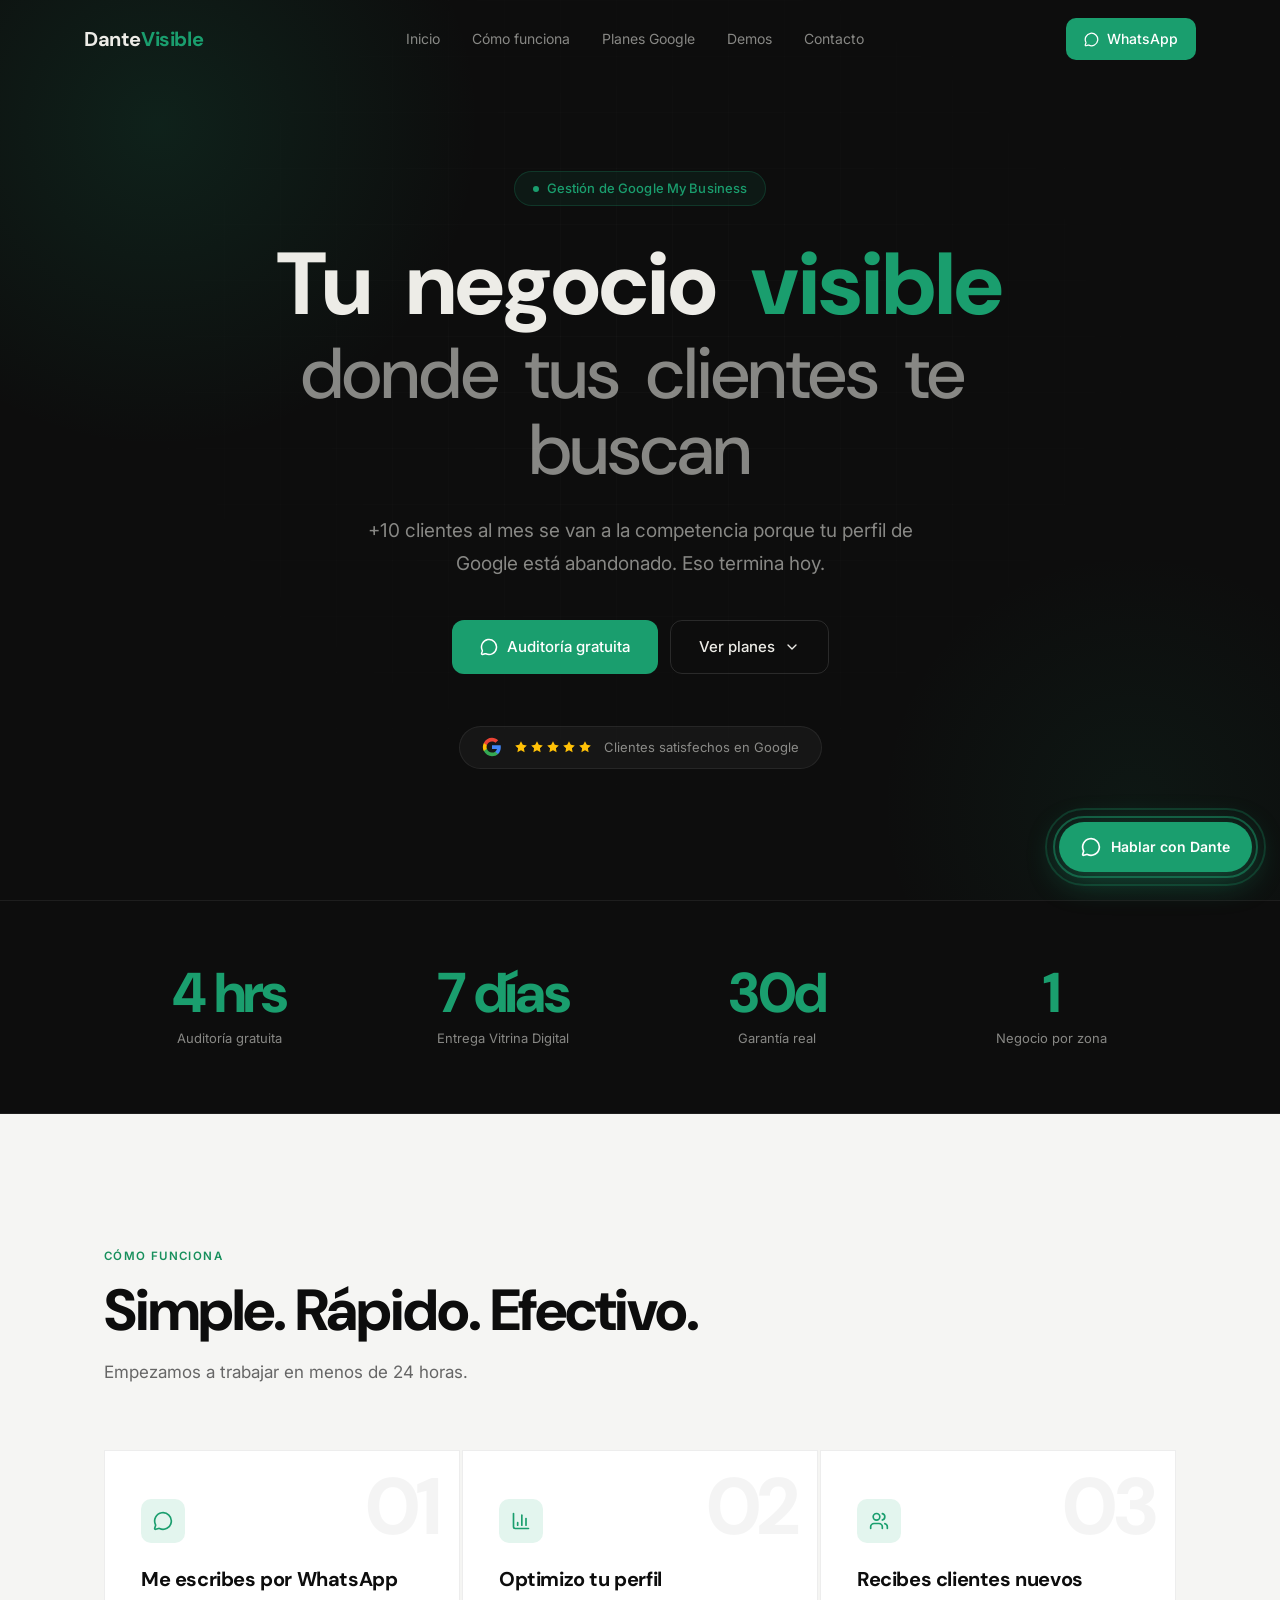
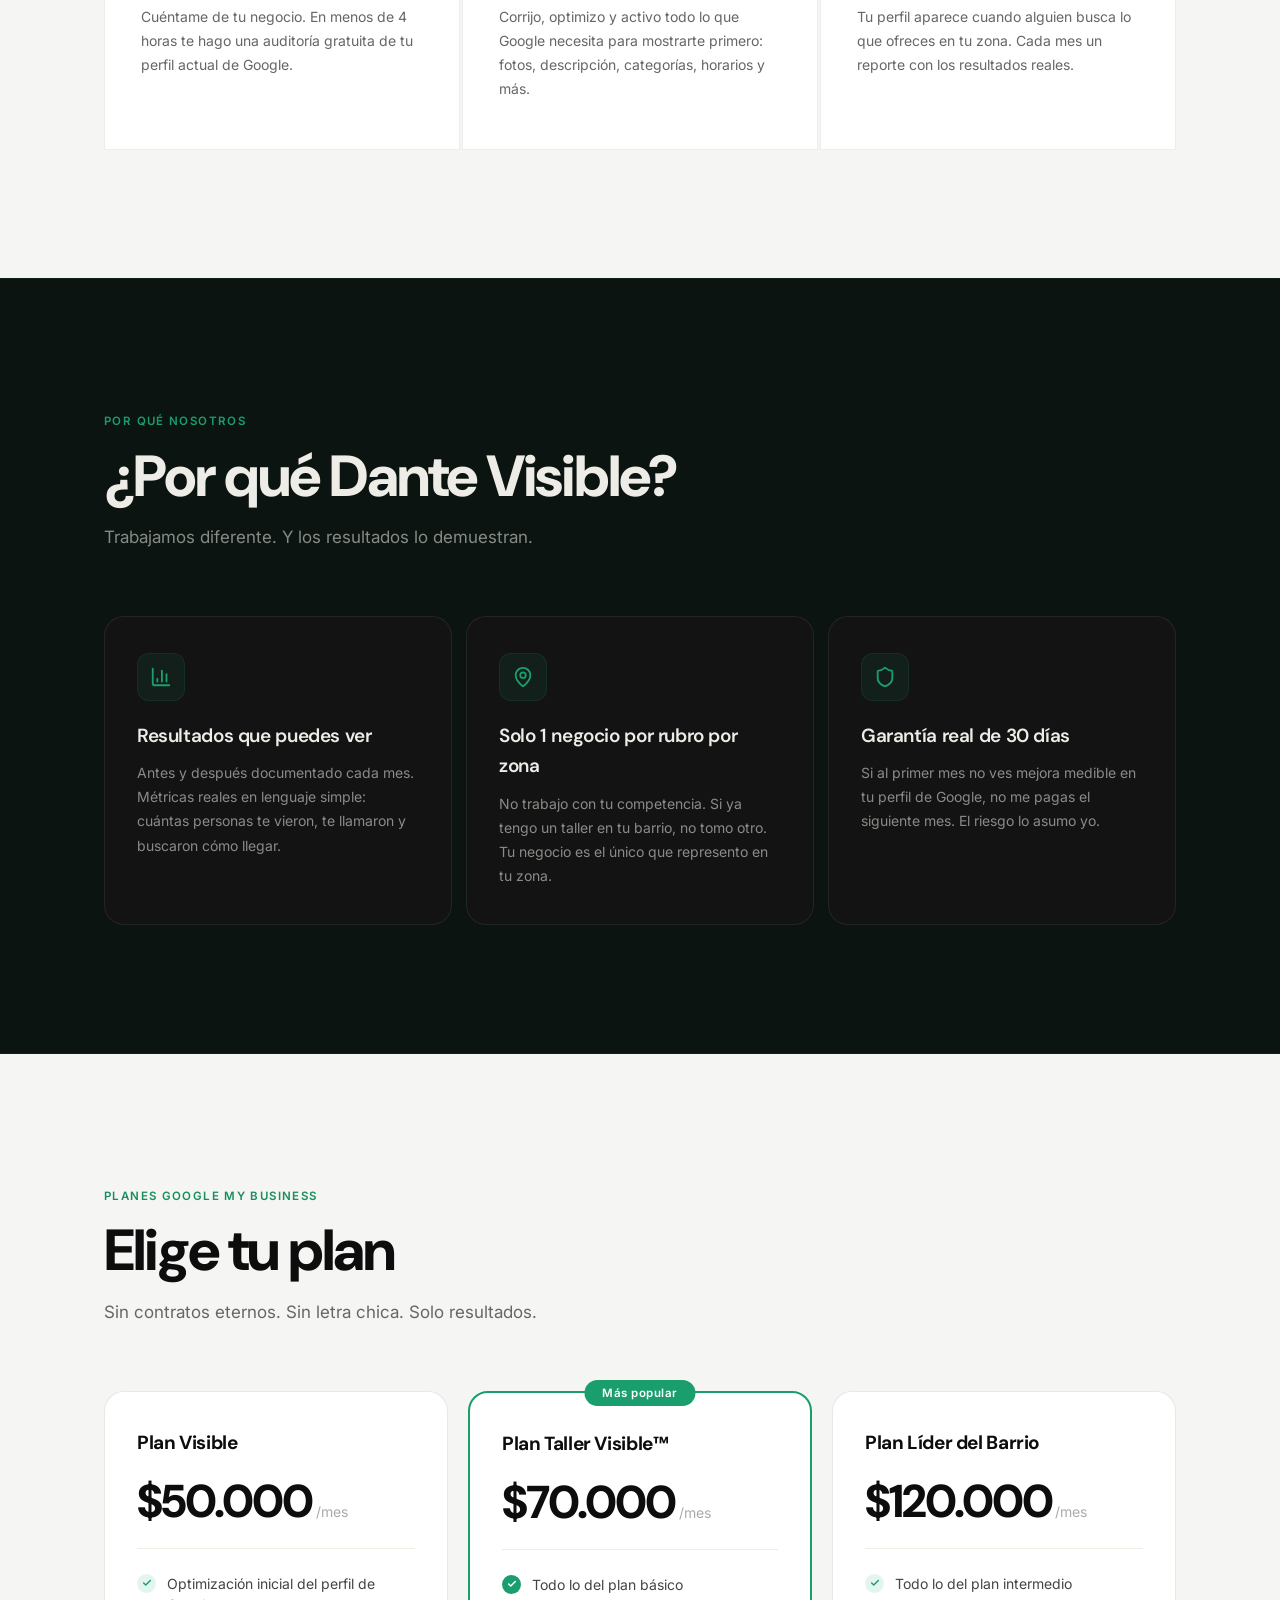
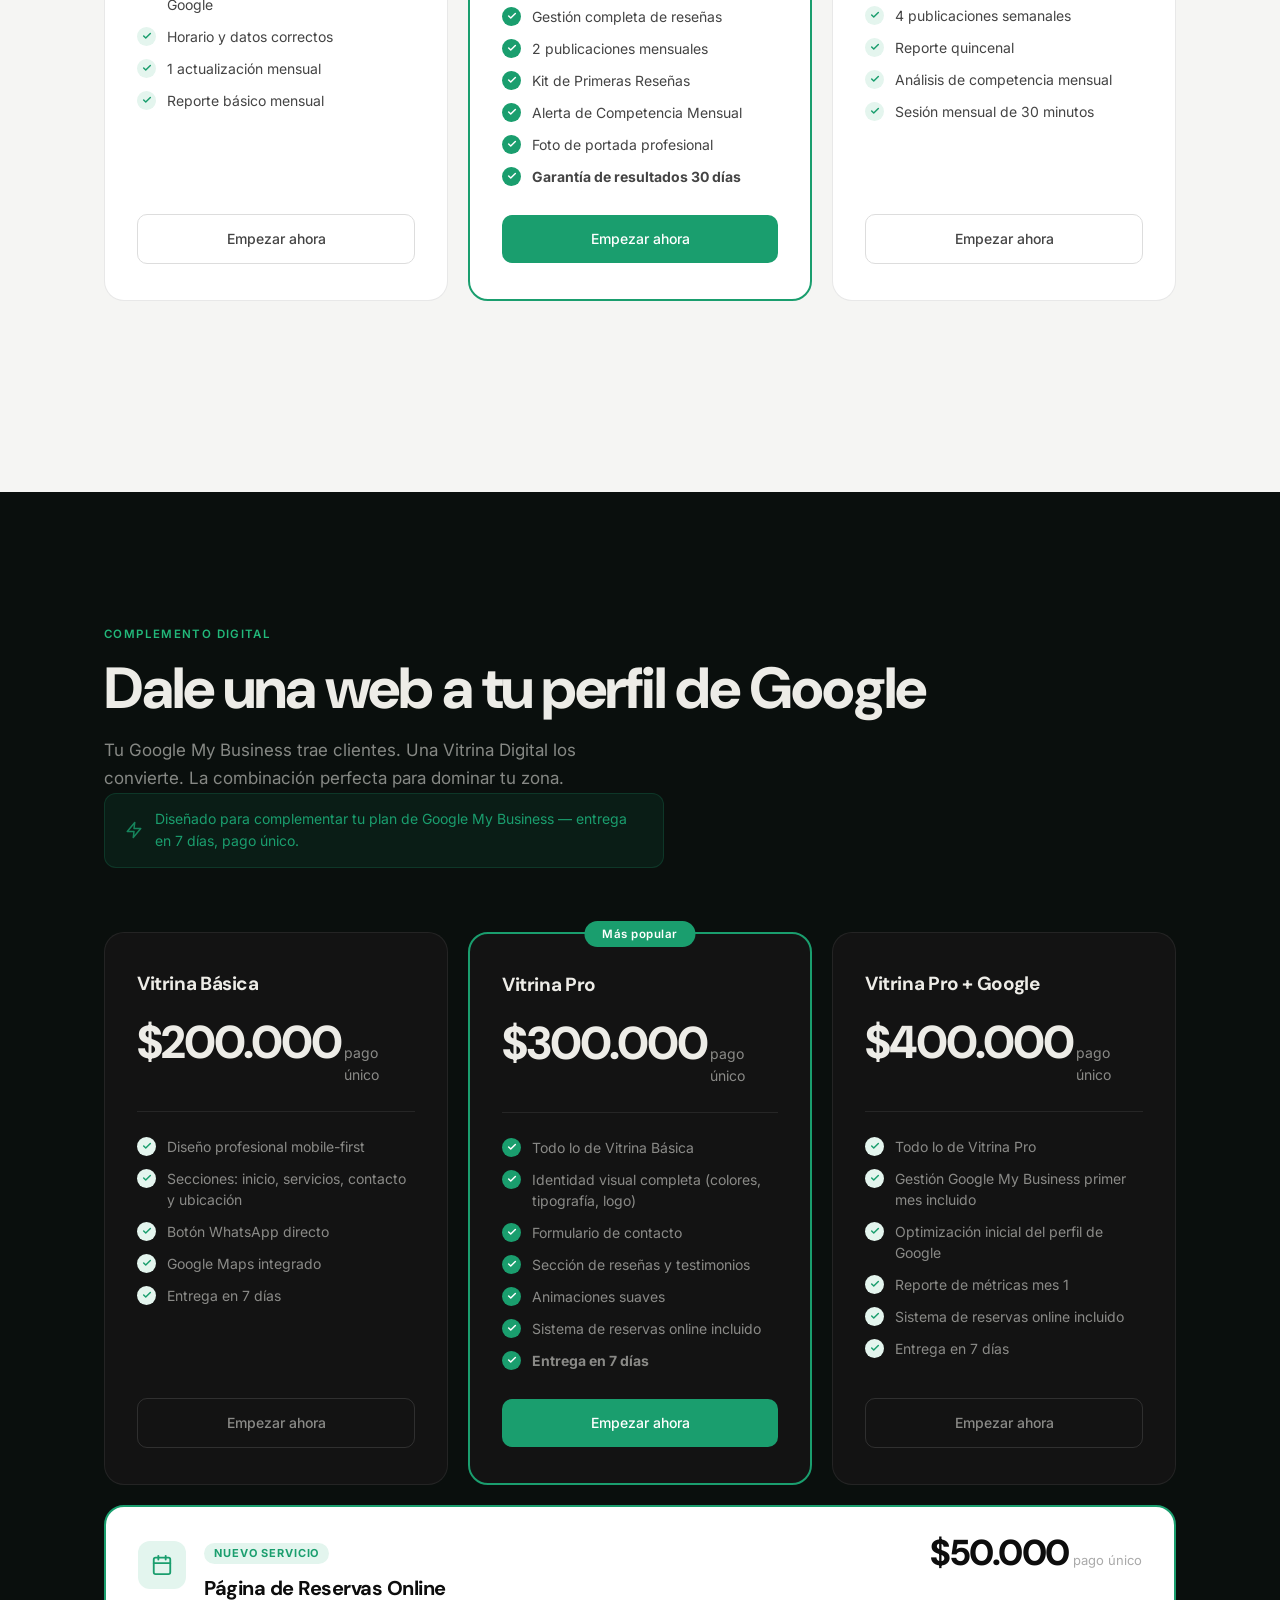
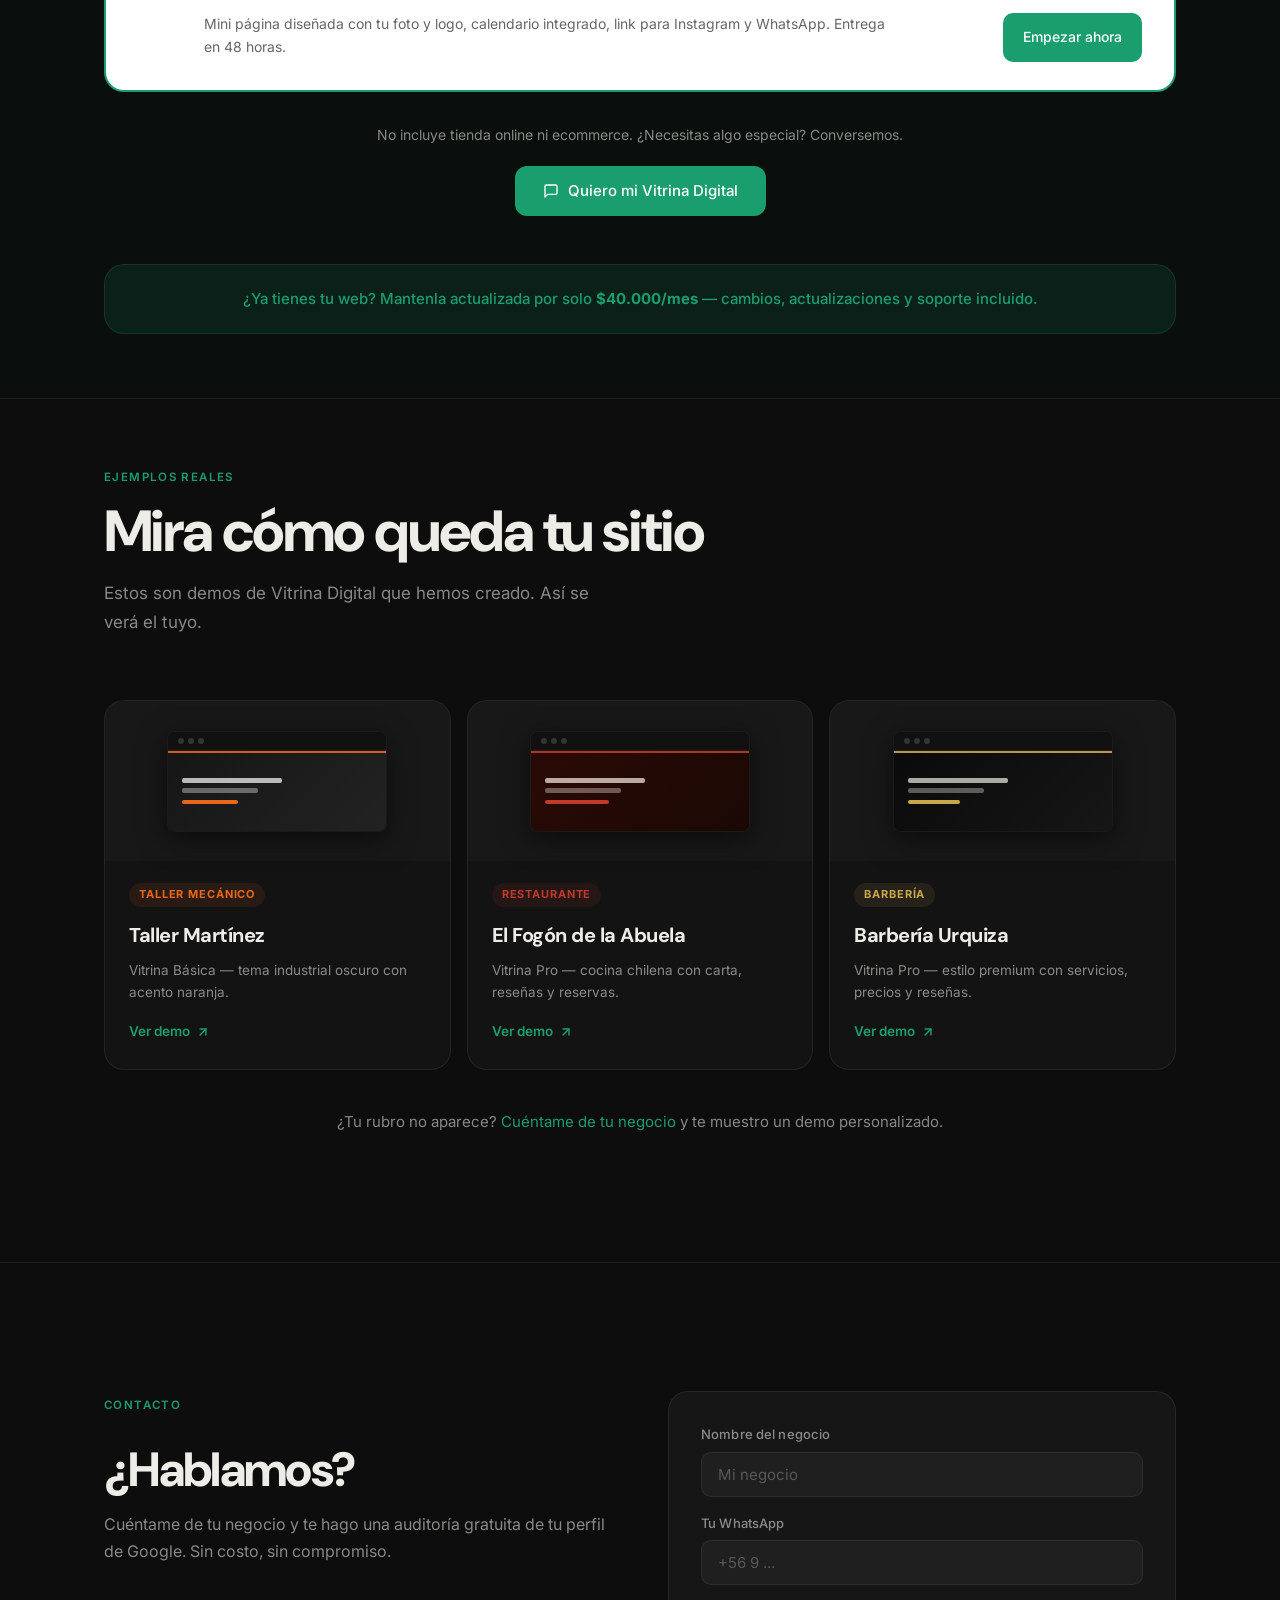
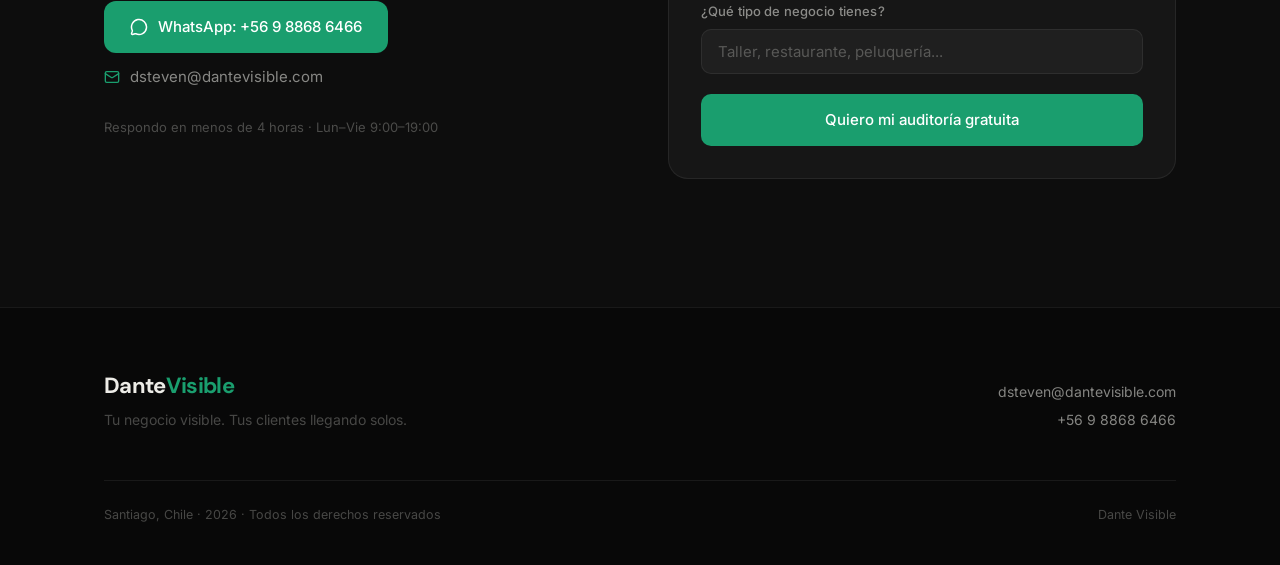
==== commit 51c8442e: "style: tighten nav edges and balance logo/WhatsApp button size Reduce desktop nav side padding and e" ====
--- a/index.html
+++ b/index.html
@@ -190,13 +190,13 @@
 .nav{position:fixed;top:0;left:0;right:0;z-index:100;padding:18px 0;transition:background var(--t),border-color var(--t),backdrop-filter var(--t);border-bottom:1px solid transparent}
 .nav.scrolled{background:rgba(13,13,13,0.9);backdrop-filter:blur(24px);-webkit-backdrop-filter:blur(24px);border-color:var(--border)}
 .nav__inner{display:flex;align-items:center;justify-content:space-between}
-.nav__logo{font-family:var(--font-d);font-size:19px;font-weight:700;letter-spacing:-0.4px}
+.nav__logo{font-family:var(--font-d);font-size:20px;font-weight:700;letter-spacing:-0.4px}
 .nav__logo em{color:var(--green);font-style:normal}
 .nav__links{display:none;align-items:center;gap:32px}
 @media(min-width:768px){.nav__links{display:flex}}
 .nav__link{font-size:14px;color:var(--text-muted);transition:color var(--t)}
 .nav__link:hover{color:var(--text)}
-.nav__cta{display:none;align-items:center;gap:8px;background:var(--green);color:#fff;font-size:14px;font-weight:500;padding:10px 20px;border-radius:10px;transition:all var(--t)}
+.nav__cta{display:none;align-items:center;gap:8px;background:var(--green);color:#fff;font-size:14px;font-weight:500;padding:10px 18px;border-radius:10px;transition:all var(--t)}
 .nav__cta:hover{background:var(--green-bright);transform:translateY(-1px);box-shadow:0 8px 24px var(--green-glow)}
 @media(min-width:768px){.nav__cta{display:flex}}
 .nav__burger{display:flex;flex-direction:column;gap:5px;padding:4px}
@@ -210,6 +210,7 @@
   .nav__logo{grid-column:1;justify-self:start}
   .nav__links{grid-column:2;justify-self:center}
   .nav__cta{grid-column:3;justify-self:end}
+  .nav .wrap{padding:0 24px}
 }
 
 /* mobile overlay */
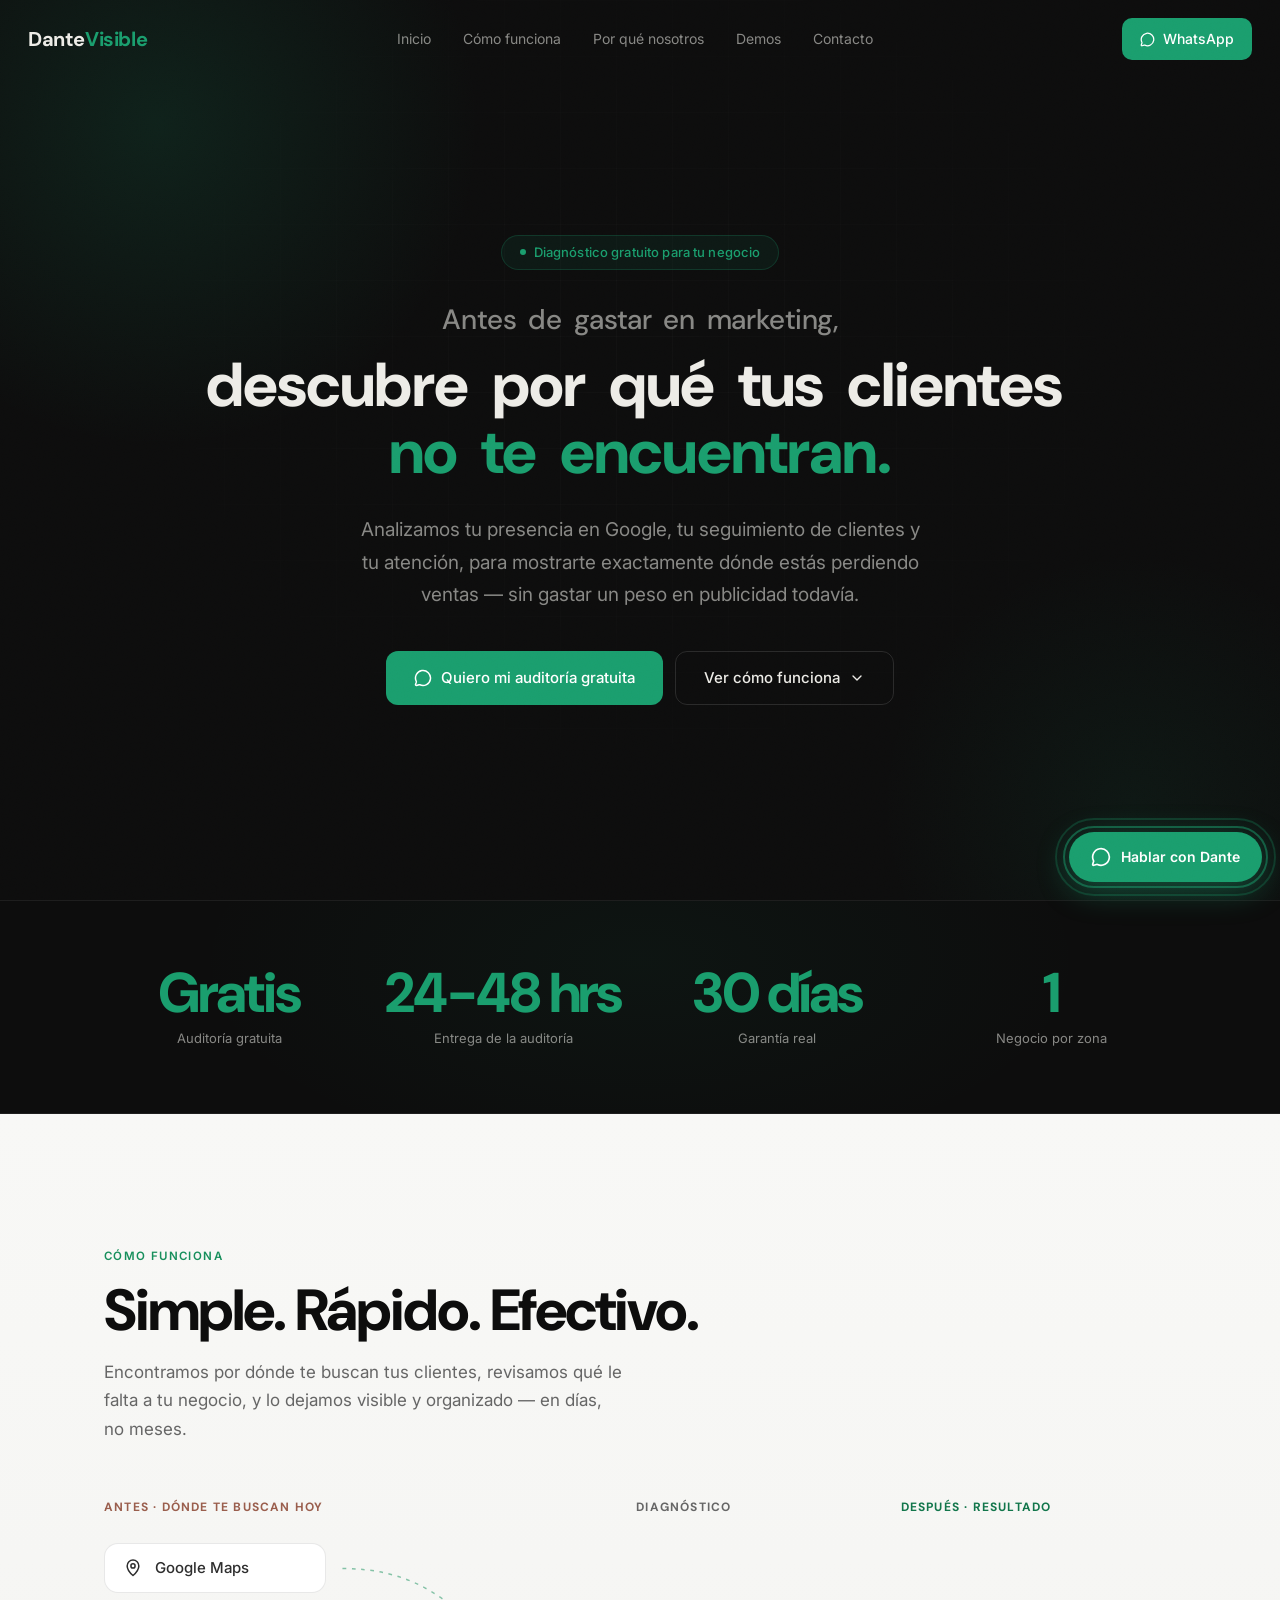
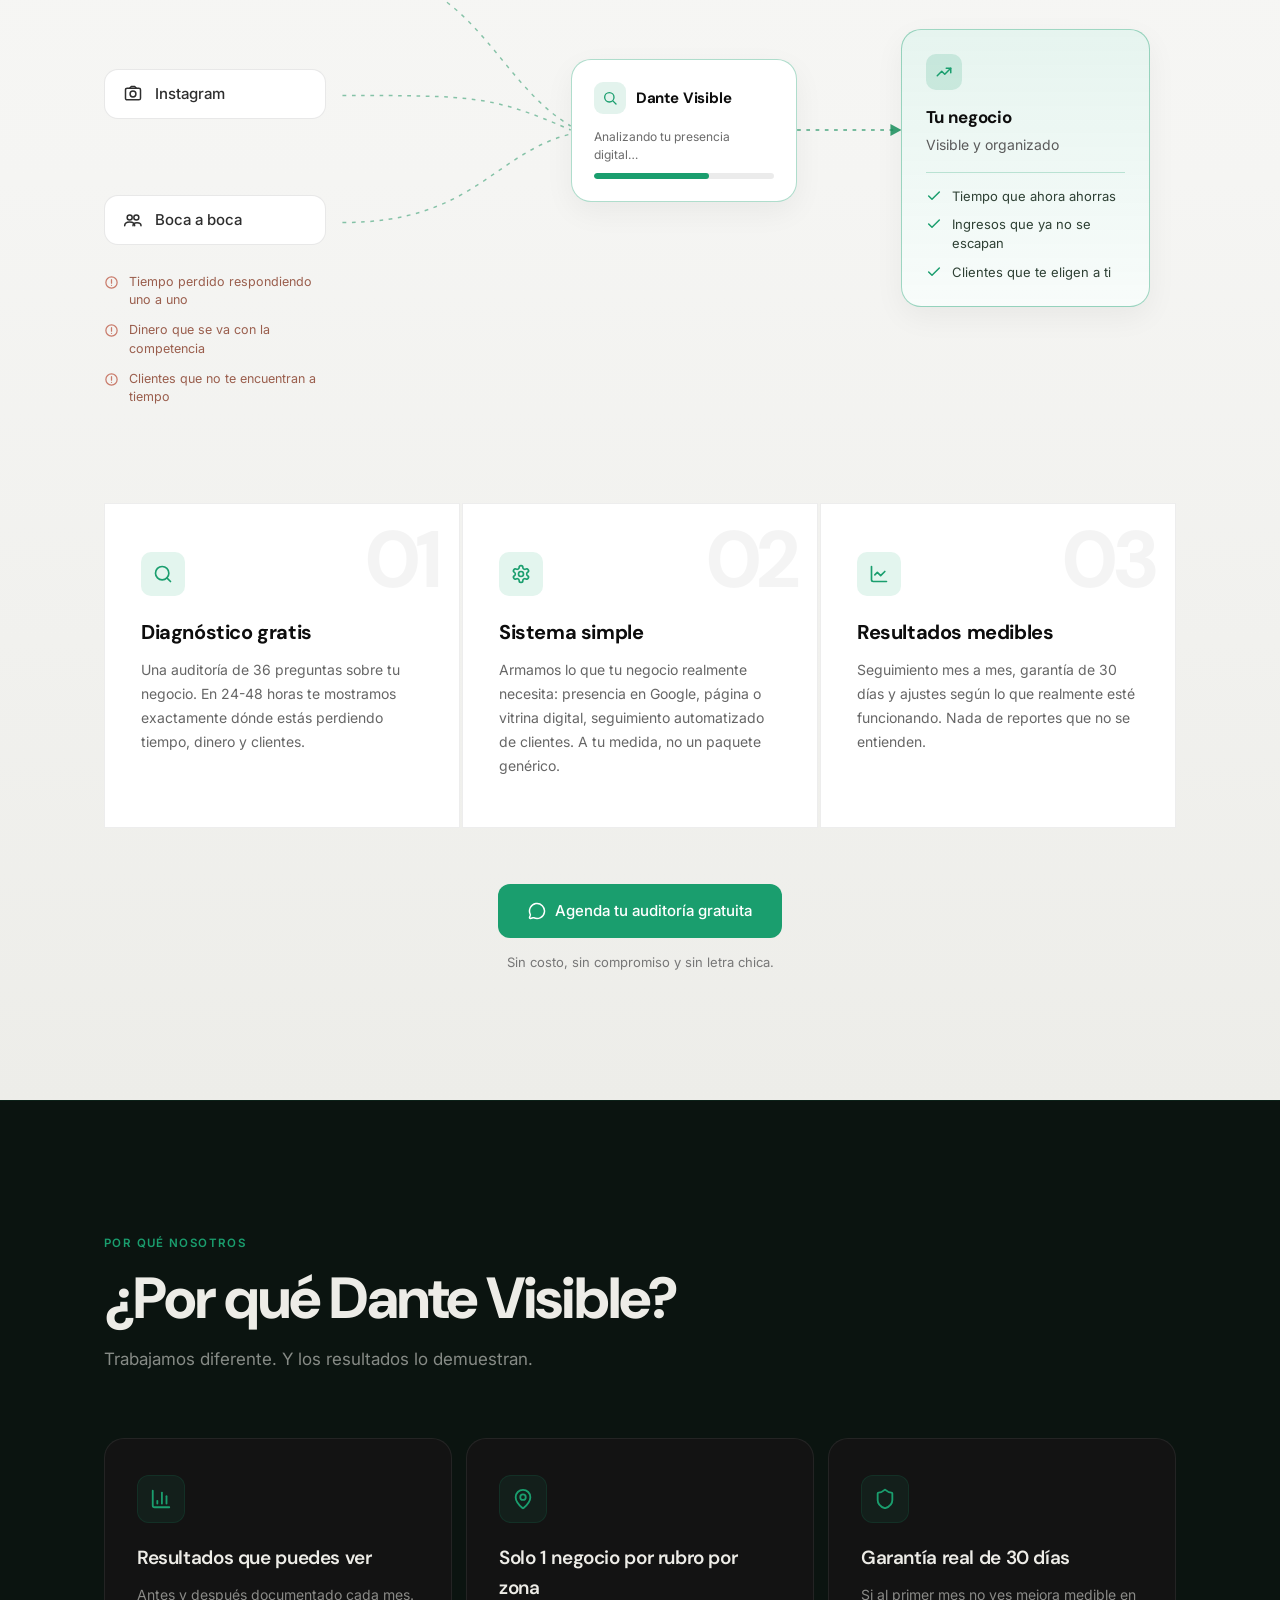
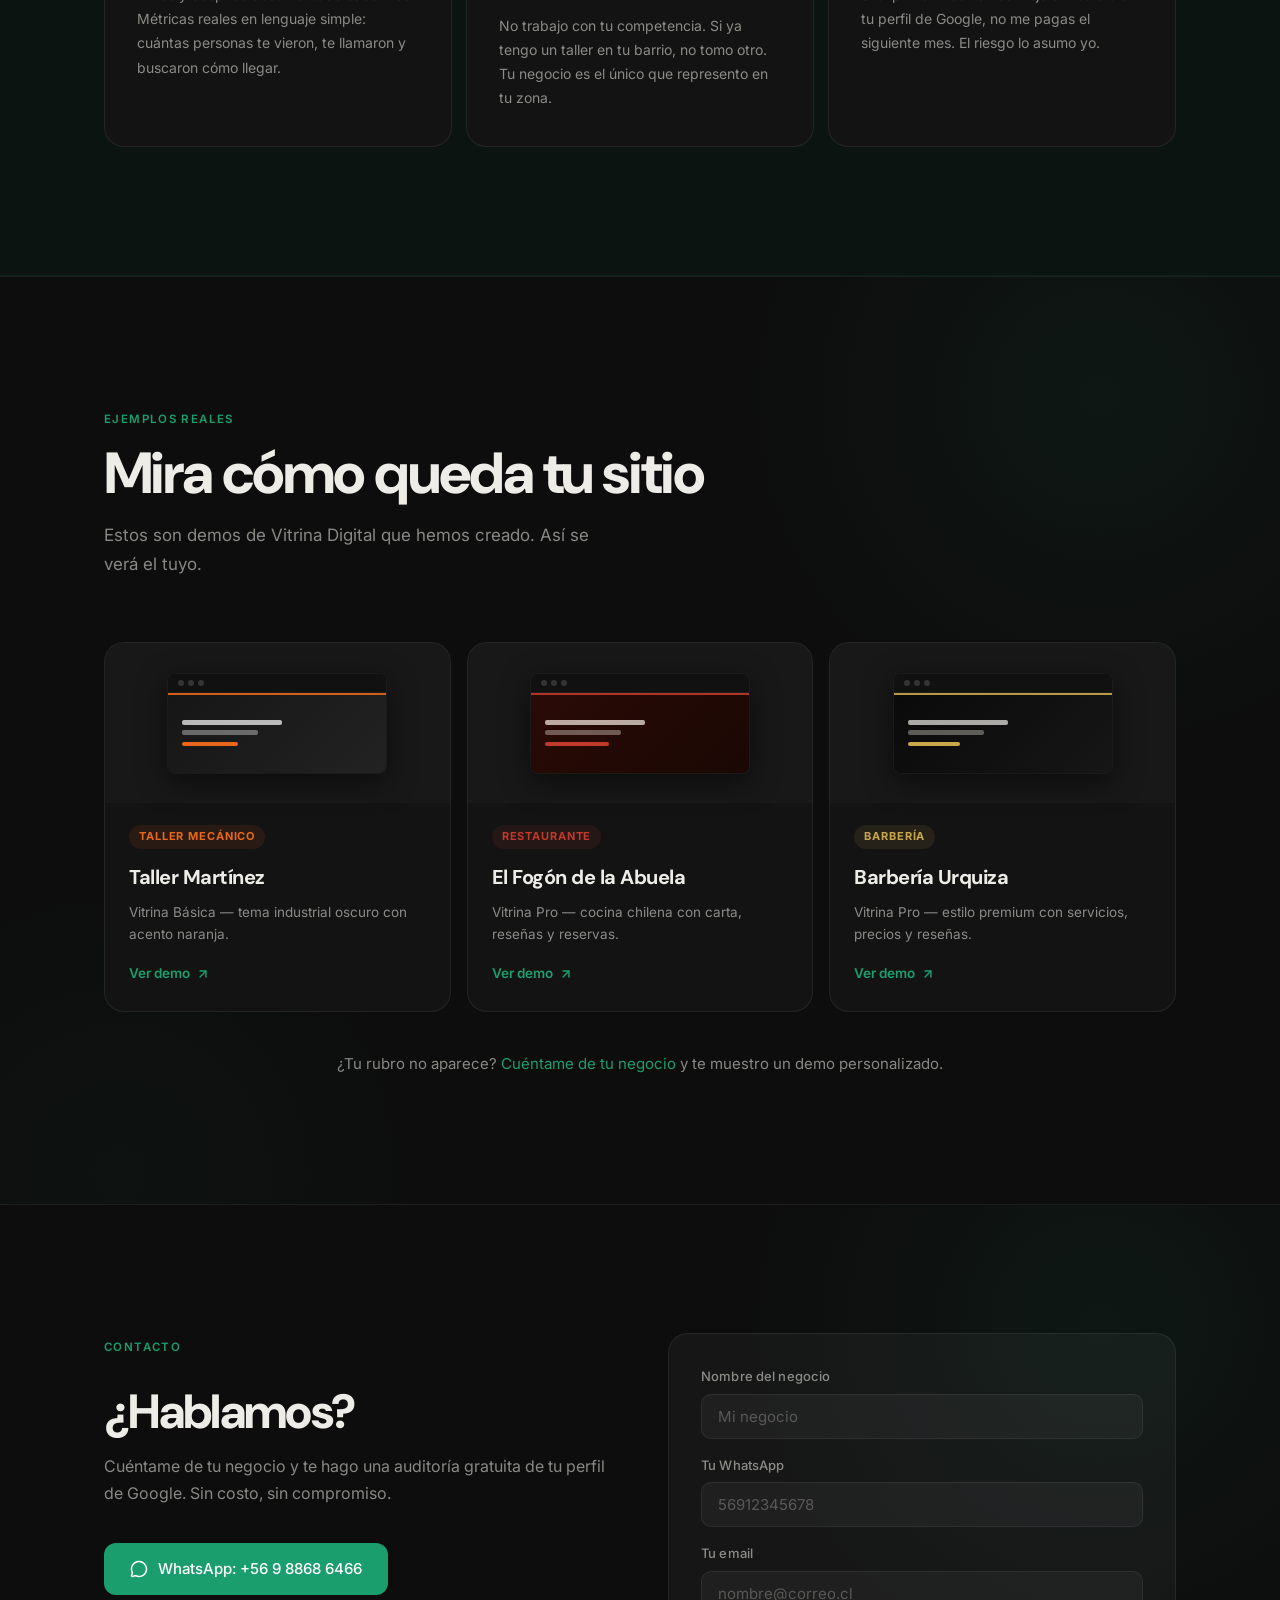
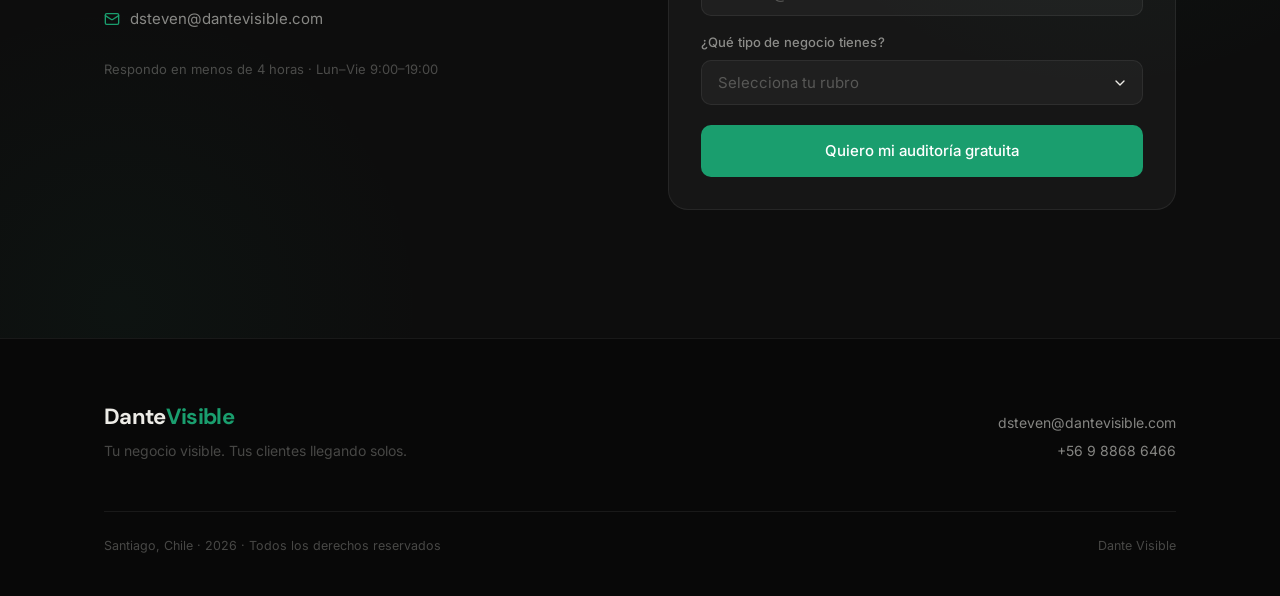
==== commit 6a34a0bc: "Agrega diagrama roadmap antes/después a sección Cómo funciona Diagrama de 3 columnas (antes → diagnó" ====
--- a/index.html
+++ b/index.html
@@ -4,8 +4,7 @@
 <meta charset="UTF-8"/>
 <meta name="viewport" content="width=device-width, initial-scale=1.0"/>
 <title>Google My Business Santiago Chile | Dante Visible</title>
-<meta name="description" content="Gestiono tu Google My Business para que tu negocio aparezca primero en Santiago, Chile. Talleres, clínicas, restaurantes, barberías y más. Planes desde $50.000/mes."/>
-<meta name="keywords" content="google my business chile, gestión google my business, posicionamiento local google, aparecer en google maps, google my business santiago, agencia seo local chile, perfil google negocio"/>
+<meta name="description" content="Auditoría gratuita para negocios locales en Santiago: en 24-48 horas te mostramos por qué no apareces en Google. Sin costo ni compromiso."/>
 <meta name="author" content="Dante Visible"/>
 <meta name="robots" content="index, follow"/>
 <link rel="canonical" href="https://dantevisible.com/"/>
@@ -15,14 +14,14 @@
 <meta property="og:site_name" content="Dante Visible"/>
 <meta property="og:locale" content="es_CL"/>
 <meta property="og:title" content="Google My Business Santiago Chile | Dante Visible"/>
-<meta property="og:description" content="Gestiono tu Google My Business para que tu negocio aparezca primero en Santiago, Chile. Talleres, clínicas, restaurantes, barberías y más. Desde $50.000/mes."/>
+<meta property="og:description" content="Antes de gastar en marketing, descubre por qué tus clientes no te encuentran. Auditoría gratuita en 24-48 horas para negocios locales en Santiago, Chile."/>
 <meta property="og:image" content="https://dantevisible.com/og-image.png"/>
 <meta property="og:image:width" content="1200"/>
 <meta property="og:image:height" content="630"/>
 <meta name="twitter:card" content="summary_large_image"/>
 <meta name="twitter:site" content="@dantevisible"/>
 <meta name="twitter:title" content="Google My Business Santiago Chile | Dante Visible"/>
-<meta name="twitter:description" content="Gestiono tu Google My Business para que tu negocio aparezca primero en Santiago. Talleres, clínicas, restaurantes y barberías. Desde $50.000/mes."/>
+<meta name="twitter:description" content="Antes de gastar en marketing, descubre por qué tus clientes no te encuentran. Auditoría gratuita en 24-48 horas para negocios locales en Santiago."/>
 <meta name="twitter:image" content="https://dantevisible.com/og-image.png"/>
 <link rel="sitemap" type="application/xml" href="/sitemap.xml"/>
 <script type="application/ld+json">
@@ -31,7 +30,30 @@
   "@type": "ProfessionalService",
   "name": "Dante Visible",
   "url": "https://dantevisible.com",
-  "description": "Gestión de Google My Business para negocios locales en Santiago, Chile. Optimizamos perfiles de talleres, clínicas dentales, restaurantes, barberías y hospedajes para aparecer primero en Google Maps.",
+  "image": "https://dantevisible.com/og-image.png",
+  "description": "Auditoría gratuita para negocios locales en Santiago, Chile: en 24-48 horas te mostramos dónde estás perdiendo tiempo, dinero y clientes, analizando tu presencia digital, tu web y tu seguimiento de clientes de talleres, clínicas dentales, restaurantes y barberías.",
+  "telephone": "+56988686466",
+  "email": "dsteven@dantevisible.com",
+  "address": {
+    "@type": "PostalAddress",
+    "addressLocality": "Santiago",
+    "addressRegion": "Región Metropolitana",
+    "addressCountry": "CL"
+  },
+  "openingHoursSpecification": [
+    {
+      "@type": "OpeningHoursSpecification",
+      "dayOfWeek": [
+        "Monday",
+        "Tuesday",
+        "Wednesday",
+        "Thursday",
+        "Friday"
+      ],
+      "opens": "09:00",
+      "closes": "19:00"
+    }
+  ],
   "areaServed": [
     {
       "@type": "City",
@@ -42,47 +64,47 @@
       }
     }
   ],
-  "serviceType": ["Google My Business Management", "Posicionamiento Local Google", "Diseño Web para Negocios Locales"],
+  "serviceType": [
+    "Google My Business Management",
+    "Posicionamiento Local Google",
+    "Diseño Web para Negocios Locales"
+  ],
   "hasOfferCatalog": {
     "@type": "OfferCatalog",
     "name": "Servicios de visibilidad local",
     "itemListElement": [
-      {"@type": "Offer", "itemOffered": {"@type": "Service", "name": "Gestión Google My Business"}},
-      {"@type": "Offer", "itemOffered": {"@type": "Service", "name": "Optimización de reseñas Google"}},
-      {"@type": "Offer", "itemOffered": {"@type": "Service", "name": "Vitrina Digital para negocios locales"}}
+      {
+        "@type": "Offer",
+        "itemOffered": {
+          "@type": "Service",
+          "name": "Gestión Google My Business"
+        }
+      },
+      {
+        "@type": "Offer",
+        "itemOffered": {
+          "@type": "Service",
+          "name": "Optimización de reseñas Google"
+        }
+      },
+      {
+        "@type": "Offer",
+        "itemOffered": {
+          "@type": "Service",
+          "name": "Vitrina Digital para negocios locales"
+        }
+      }
     ]
   },
-  "priceRange": "$50.000 - $120.000 CLP/mes",
   "contactPoint": {
     "@type": "ContactPoint",
     "contactType": "customer support",
+    "telephone": "+56988686466",
+    "email": "dsteven@dantevisible.com",
     "availableLanguage": "Spanish"
   },
   "sameAs": [
     "https://dantevisible.com"
-  ],
-  "offers": [
-    {
-      "@type": "Offer",
-      "name": "Plan Esencial",
-      "price": "50000",
-      "priceCurrency": "CLP",
-      "description": "Auditoría + optimización completa del perfil Google My Business"
-    },
-    {
-      "@type": "Offer",
-      "name": "Plan Crecimiento",
-      "price": "85000",
-      "priceCurrency": "CLP",
-      "description": "Gestión mensual activa del perfil Google My Business con publicaciones y reseñas"
-    },
-    {
-      "@type": "Offer",
-      "name": "Plan Dominancia",
-      "price": "120000",
-      "priceCurrency": "CLP",
-      "description": "Gestión completa más Vitrina Digital: sitio web conectado a tu perfil Google"
-    }
   ]
 }
 </script>
@@ -91,7 +113,7 @@
 <link href="https://fonts.googleapis.com/css2?family=DM+Sans:ital,opsz,wght@0,9..40,300;0,9..40,400;0,9..40,500;0,9..40,600;0,9..40,700;0,9..40,800&family=Inter:wght@300;400;500;600&display=swap" rel="stylesheet"/>
 <style>
 *,*::before,*::after{box-sizing:border-box;margin:0;padding:0}
-html{scroll-behavior:smooth;-webkit-text-size-adjust:100%}
+html{scroll-behavior:smooth;-webkit-text-size-adjust:100%;scroll-padding-top:40px}
 
 :root{
   --bg:#0D0D0D;
@@ -104,6 +126,9 @@
   --green-bright:#22B87A;
   --green-glow:rgba(26,158,110,0.2);
   --green-subtle:rgba(26,158,110,0.09);
+  --warn:#C97B6B;
+  --warn-soft:#A9847C;
+  --warn-ink:#9A5E4D;
   --cream:#F5F5F3;
   --cream-dark:#ECEAE4;
   --text:#EDECE7;
@@ -118,6 +143,9 @@
 }
 
 body{background:var(--bg);color:var(--text);font-family:var(--font-b);font-size:16px;line-height:1.6;overflow-x:hidden}
+/* Grano fino sobre toda la pagina: da textura sin tocar la paleta */
+body::after{content:'';position:fixed;inset:0;z-index:9999;pointer-events:none;opacity:.038;mix-blend-mode:overlay;background-image:url("data:image/svg+xml,%3Csvg xmlns='http://www.w3.org/2000/svg' width='180' height='180'%3E%3Cfilter id='n'%3E%3CfeTurbulence type='fractalNoise' baseFrequency='0.85' numOctaves='3' stitchTiles='stitch'/%3E%3C/filter%3E%3Crect width='100%25' height='100%25' filter='url(%23n)'/%3E%3C/svg%3E");background-size:180px 180px}
+@media(prefers-reduced-transparency:reduce){body::after{display:none}}
 a{color:inherit;text-decoration:none}
 img{max-width:100%;display:block}
 button{cursor:pointer;border:none;background:none;font:inherit}
@@ -145,8 +173,8 @@
 /* ── FLOATING WA BUTTON ── */
 .wa-float{
   position:fixed;
-  bottom:28px;
-  right:28px;
+  bottom:18px;
+  right:18px;
   z-index:200;
   display:flex;
   align-items:center;
@@ -162,6 +190,7 @@
   box-shadow:0 8px 32px rgba(26,158,110,0.45);
   transition:all 0.3s var(--ease);
 }
+.wa-float.is-hidden{opacity:0;visibility:hidden;transform:translateY(16px) scale(.92);pointer-events:none}
 .wa-float:hover{
   background:#22B87A;
   transform:translateY(-3px);
@@ -188,8 +217,9 @@
 
 /* ── NAV ── */
 .nav{position:fixed;top:0;left:0;right:0;z-index:100;padding:18px 0;transition:background var(--t),border-color var(--t),backdrop-filter var(--t);border-bottom:1px solid transparent}
-.nav.scrolled{background:rgba(13,13,13,0.9);backdrop-filter:blur(24px);-webkit-backdrop-filter:blur(24px);border-color:var(--border)}
-.nav__inner{display:flex;align-items:center;justify-content:space-between}
+.nav.scrolled{background:rgba(13,13,13,0.97);backdrop-filter:blur(24px);-webkit-backdrop-filter:blur(24px);border-color:var(--border)}
+.nav__inner{display:flex;align-items:center;justify-content:space-between;padding:0 18px}
+@media(min-width:768px){.nav__inner{padding:0 28px}}
 .nav__logo{font-family:var(--font-d);font-size:20px;font-weight:700;letter-spacing:-0.4px}
 .nav__logo em{color:var(--green);font-style:normal}
 .nav__links{display:none;align-items:center;gap:32px}
@@ -236,8 +266,8 @@
 @keyframes fadeUp{to{opacity:1;transform:translateY(0)}}
 
 .hero__h1{font-family:var(--font-d);font-weight:800;letter-spacing:-.035em;line-height:1.05;margin-bottom:0}
-.hero__h1 .line1{display:block;font-size:clamp(42px,7.5vw,88px);color:var(--text)}
-.hero__h1 .line2{display:block;font-size:clamp(34px,6vw,72px);color:var(--text-muted);font-weight:500;margin-top:6px}
+.hero__h1 .line1{display:block;font-size:clamp(19px,2.6vw,28px);color:var(--text-muted);font-weight:500;letter-spacing:-.015em;line-height:1.32}
+.hero__h1 .line2{display:block;font-size:clamp(32px,5.2vw,62px);color:var(--text);font-weight:800;margin-top:14px;line-height:1.08}
 .hero__h1 .accent{color:var(--green)}
 .hero__h1 .hero__word{margin-right:0.2em}
 .hero__h1 .hero__word:last-child{margin-right:0}
@@ -250,24 +280,27 @@
 .btn-s{display:inline-flex;align-items:center;gap:9px;background:transparent;color:var(--text);font-size:15px;font-weight:500;padding:14px 28px;border-radius:12px;border:1px solid var(--border-mid);transition:all var(--t)}
 .btn-s:hover{background:rgba(255,255,255,.05);border-color:rgba(255,255,255,.2);transform:translateY(-1px)}
 
-.hero__trust{display:inline-flex;align-items:center;gap:12px;margin-top:52px;padding:10px 22px;background:rgba(255,255,255,.04);border:1px solid var(--border);border-radius:100px;font-size:13px;color:var(--text-muted);opacity:0;animation:fadeUp 0.7s var(--ease) 1.5s forwards}
-.hero__stars{display:flex;gap:2px}
-.hero__stars svg{fill:#FFC107}
 
 /* ── STATS ── */
-.stats{border-top:1px solid var(--border);border-bottom:1px solid var(--border);padding:64px 0;background:var(--bg)}
+.stats{border-top:1px solid var(--border);border-bottom:1px solid var(--border);padding:64px 0;background:var(--bg);position:relative;overflow:hidden}
+.stats::before{content:'';position:absolute;z-index:0;pointer-events:none;width:900px;height:420px;top:-150px;left:50%;transform:translateX(-50%);background:radial-gradient(ellipse,rgba(26,158,110,.055) 0%,transparent 70%)}
+.stats > .wrap{position:relative;z-index:1}
 .stats__grid{display:grid;grid-template-columns:repeat(2,1fr);gap:40px 24px;text-align:center}
 @media(min-width:640px){.stats__grid{grid-template-columns:repeat(4,1fr)}}
 .stat__n{font-family:var(--font-d);font-size:clamp(36px,5vw,56px);font-weight:800;color:var(--text);letter-spacing:-.04em;line-height:1}
 .stat__n .cnt{color:var(--green)}
+.stat__txt{color:var(--green)}
 .stat__suffix{color:var(--green)}
 .stat__l{margin-top:8px;font-size:13px;color:var(--text-muted);line-height:1.5}
 
 /* ── SECTION BASE ── */
 .sec{padding:108px 0}
 @media(min-width:768px){.sec{padding:128px 0}}
-.sec--light{background:var(--cream);color:#0D0D0D}
-.sec--dark{background:var(--bg)}
+.sec--light{background:linear-gradient(180deg,#F8F8F6 0%,var(--cream) 42%,#EDEDE9 100%);color:#0D0D0D}
+.sec--dark{background:var(--bg);position:relative;overflow:hidden}
+.sec--dark::before{content:'';position:absolute;z-index:0;pointer-events:none;width:760px;height:760px;top:-260px;right:-200px;background:radial-gradient(circle,rgba(26,158,110,.07) 0%,transparent 68%)}
+.sec--dark::after{content:'';position:absolute;z-index:0;pointer-events:none;width:620px;height:620px;bottom:-280px;left:-190px;background:radial-gradient(circle,rgba(26,158,110,.045) 0%,transparent 70%)}
+.sec--dark > .wrap{position:relative;z-index:1}
 
 .eyebrow{display:inline-block;font-size:11.5px;font-weight:600;letter-spacing:.12em;text-transform:uppercase;color:var(--green);margin-bottom:14px}
 .sec--light .eyebrow{color:#178F5C}
@@ -287,6 +320,10 @@
 .step:hover .step__ico{transform:scale(1.1)}
 .step__h{font-family:var(--font-d);font-size:20px;font-weight:700;color:#0D0D0D;margin-top:20px;letter-spacing:-.02em}
 .step__p{margin-top:10px;font-size:14px;line-height:1.72;color:#666}
+.proc__cta-wrap{text-align:center;margin-top:56px}
+.proc__cta{display:inline-flex;align-items:center;gap:9px;background:var(--green);color:#fff;font-size:15px;font-weight:500;padding:15px 30px;border-radius:12px;transition:all var(--t)}
+.proc__cta:hover{background:var(--green-bright);transform:translateY(-2px);box-shadow:0 12px 36px rgba(26,158,110,.22)}
+.proc__cta-note{margin-top:14px;font-size:13px;color:#777}
 
 /* ── WHY ── */
 .why__grid{margin-top:64px;display:grid;gap:14px}
@@ -300,69 +337,69 @@
 .why-c__h{font-family:var(--font-d);font-size:19px;font-weight:600;color:var(--text);margin-top:20px;letter-spacing:-.02em}
 .why-c__p{margin-top:10px;font-size:14px;line-height:1.72;color:var(--text-muted)}
 
-/* ── PLANS ── */
-.plans__grid{margin-top:64px;display:grid;gap:16px}
-@media(min-width:900px){.plans__grid{grid-template-columns:repeat(3,1fr);align-items:stretch;gap:20px}}
-
-.plan{position:relative;border-radius:var(--r-lg);padding:36px 32px;display:flex;flex-direction:column;background:#fff;border:1px solid rgba(0,0,0,.09);transition:all 0.35s var(--ease)}
-.plan:hover{transform:translateY(-6px);box-shadow:0 32px 72px rgba(0,0,0,.14)}
-.plan--feat{border:2px solid #1A9E6E}
-@media(min-width:900px){.plan--feat{transform:scale(1.035);z-index:1}.plan--feat:hover{transform:scale(1.035) translateY(-6px)}}
-.plan__badge{position:absolute;top:-13px;left:50%;transform:translateX(-50%);background:#1A9E6E;color:#fff;font-size:11.5px;font-weight:600;padding:4px 18px;border-radius:100px;white-space:nowrap;letter-spacing:.04em}
-.plan__name{font-family:var(--font-d);font-size:19px;font-weight:700;color:#0D0D0D;letter-spacing:-.02em}
-.plan__price{margin-top:20px;display:flex;align-items:baseline;gap:4px}
-.plan__amt{font-family:var(--font-d);font-size:46px;font-weight:800;color:#0D0D0D;letter-spacing:-.045em;line-height:1}
-.plan__per{font-size:14px;color:#aaa}
-.plan__hr{height:1px;background:#F0ECE6;margin:24px 0}
-.plan__feats{flex:1;display:flex;flex-direction:column;gap:11px}
-.feat{display:flex;align-items:flex-start;gap:11px;font-size:14px;color:#444;line-height:1.5}
-.feat__ico{flex-shrink:0;width:19px;height:19px;border-radius:50%;display:flex;align-items:center;justify-content:center;margin-top:1px}
-.feat__ico--m{background:#E4F5EE}
-.feat__ico--g{background:#1A9E6E}
-.plan__btn{margin-top:28px;display:block;text-align:center;padding:13px 20px;border-radius:10px;font-size:14px;font-weight:500;transition:all var(--t)}
-.plan__btn--out{border:1px solid #DDD;color:#444}
-.plan__btn--out:hover{background:#F5F5F3;transform:translateY(-1px)}
-.plan__btn--fill{background:#1A9E6E;color:#fff}
-.plan__btn--fill:hover{background:#168A5E;transform:translateY(-1px);box-shadow:0 8px 24px rgba(26,158,110,.22)}
-.plans__note{margin-top:40px;text-align:center;font-size:14px;color:#888}
-
-/* ── VITRINA DIGITAL (complementario) ── */
-.sec--comp{background:#0A0F0D;color:var(--text)}
-.sec--comp .eyebrow{color:#22B87A}
-.sec--comp .sec__sub{color:var(--text-muted)}
-.vitrina__bridge{display:flex;align-items:center;gap:12px;background:rgba(26,158,110,.1);border:1px solid rgba(26,158,110,.2);border-radius:12px;padding:14px 20px;margin-bottom:48px;font-size:14px;color:var(--green);max-width:560px}
-.vitrina__bridge svg{flex-shrink:0;opacity:.8}
-.vitrina__note{margin-top:32px;text-align:center;font-size:14px;color:var(--text-muted)}
-.vitrina__cta-wrap{text-align:center;margin-top:20px}
-.vitrina__cta{display:inline-flex;align-items:center;gap:9px;background:#1A9E6E;color:#fff;padding:13px 28px;border-radius:12px;font-size:15px;font-weight:500;transition:all var(--t)}
-.vitrina__cta:hover{background:#168A5E;transform:translateY(-1px);box-shadow:0 8px 28px rgba(26,158,110,.25)}
-.reservas-card{margin-top:20px;display:flex;flex-direction:column;gap:20px;background:#fff;border:2px solid #1A9E6E;border-radius:var(--r-lg);padding:28px 32px;transition:all var(--t)}
-.reservas-card:hover{transform:translateY(-3px);box-shadow:0 20px 48px rgba(26,158,110,.12)}
-@media(min-width:768px){.reservas-card{flex-direction:row;align-items:center;justify-content:space-between;gap:40px}}
-.reservas-card__left{display:flex;align-items:flex-start;gap:18px;flex:1}
-.reservas-card__ico{width:48px;height:48px;border-radius:12px;background:#E3F5EE;display:flex;align-items:center;justify-content:center;color:#1A9E6E;flex-shrink:0;margin-top:2px}
-.reservas-card__badge{display:inline-block;font-size:11px;font-weight:700;letter-spacing:.08em;text-transform:uppercase;color:#1A9E6E;background:#E3F5EE;padding:2px 10px;border-radius:100px;margin-bottom:8px}
-.reservas-card__h{font-family:var(--font-d);font-size:20px;font-weight:700;color:#0D0D0D;letter-spacing:-.025em;margin-bottom:8px}
-.reservas-card__p{font-size:14px;color:#666;line-height:1.65}
-.reservas-card__right{display:flex;flex-direction:column;align-items:flex-start;gap:14px;flex-shrink:0}
-@media(min-width:768px){.reservas-card__right{align-items:flex-end;min-width:180px}}
-.reservas-card__price{display:flex;align-items:baseline;gap:4px}
-.reservas-card__amt{font-family:var(--font-d);font-size:36px;font-weight:800;color:#0D0D0D;letter-spacing:-.04em;line-height:1}
-.reservas-card__per{font-size:13px;color:#aaa}
-.vitrina__banner{margin-top:48px;background:rgba(26,158,110,.12);border:1px solid rgba(26,158,110,.2);border-radius:var(--r-lg);padding:22px 32px;text-align:center}
-.vitrina__banner p{font-size:15px;color:var(--green);font-weight:500;line-height:1.6}
-
-/* VITRINA plan cards dark override */
-.sec--comp .plan{background:var(--card);border-color:var(--border);color:var(--text)}
-.sec--comp .plan__name{color:var(--text)}
-.sec--comp .plan__amt{color:var(--text)}
-.sec--comp .plan__per{color:var(--text-muted)}
-.sec--comp .plan__hr{background:rgba(255,255,255,.08)}
-.sec--comp .feat{color:var(--text-muted)}
-.sec--comp .plan__btn--out{border-color:var(--border-mid);color:var(--text-muted)}
-.sec--comp .plan__btn--out:hover{background:rgba(255,255,255,.05);color:var(--text)}
-.sec--comp .plan--feat{border-color:#1A9E6E}
-.sec--comp .plan:hover{box-shadow:0 32px 72px rgba(0,0,0,.5)}
+/* ── ROADMAP "COMO FUNCIONA" (antes → diagnostico → despues) ── */
+/* Movil primero: los tres bloques apilados. El layout de 3 columnas y las
+   lineas punteadas SVG viven en la media query de >=1000px. */
+.flow{margin-top:56px;display:flex;flex-direction:column}
+.flow__links{display:none}
+.flow__label{display:block;font-family:var(--font-d);font-weight:700;font-size:12px;line-height:16px;letter-spacing:.1em;text-transform:uppercase}
+.flow__label--warn{color:var(--warn-ink)}
+.flow__label--mid{color:#666}
+.flow__label--green{color:#12764B}
+.flow__chips{margin-top:16px;display:grid;gap:10px}
+.flow__chip{display:flex;align-items:center;gap:12px;min-width:0;background:#fff;border:1px solid rgba(0,0,0,.09);border-radius:var(--r);padding:14px 18px;color:#2E2E2E}
+.flow__chip svg{flex-shrink:0}
+.flow__chip span{font-family:var(--font-b);font-size:15px;font-weight:500;line-height:1.3;min-width:0}
+.flow__alerts{margin:22px 0 0;padding:0;list-style:none;display:flex;flex-direction:column;gap:12px}
+.flow__alert{display:flex;align-items:flex-start;gap:10px;font-size:12.5px;line-height:1.45;color:var(--warn-ink)}
+.flow__alert svg{flex-shrink:0;margin-top:2px;color:var(--warn)}
+.flow__card{margin-top:16px;background:#fff;border:1px solid rgba(0,0,0,.09);border-radius:var(--r-lg);padding:22px;box-shadow:0 10px 30px rgba(0,0,0,.05)}
+.flow__card--diag{border-color:rgba(26,158,110,.35)}
+.flow__card--result{background:linear-gradient(180deg,rgba(26,158,110,.11) 0%,rgba(26,158,110,.03) 100%),#fff;border-color:rgba(26,158,110,.4);padding:24px}
+.flow__card-head{display:flex;align-items:center;gap:10px;margin-bottom:14px}
+.flow__ico{width:32px;height:32px;border-radius:9px;background:rgba(26,158,110,.12);display:flex;align-items:center;justify-content:center;flex-shrink:0;color:var(--green)}
+.flow__ico--lg{width:36px;height:36px;border-radius:10px;background:rgba(26,158,110,.16);margin-bottom:14px}
+.flow__card-title{font-family:var(--font-d);font-weight:700;font-size:15px;color:#0D0D0D;letter-spacing:-.01em}
+.flow__card-title--lg{font-size:17px;margin-bottom:4px}
+.flow__card-sub{font-size:12px;color:#6B6B6B;margin-bottom:10px;line-height:1.45}
+.flow__card-sub--lg{font-size:14px;color:#5A5A5A;margin-bottom:16px}
+.flow__bar{width:100%;height:6px;border-radius:4px;background:rgba(0,0,0,.08);overflow:hidden}
+.flow__bar span{display:block;width:64%;height:100%;border-radius:4px;background:var(--green)}
+.flow__divider{height:1px;background:rgba(26,158,110,.25);margin-bottom:14px}
+.flow__wins{margin:0;padding:0;list-style:none;display:flex;flex-direction:column;gap:10px}
+.flow__win{display:flex;align-items:flex-start;gap:10px;font-size:13px;line-height:1.45;color:#2E4034}
+.flow__win svg{flex-shrink:0;margin-top:1px;color:var(--green)}
+/* Conector vertical entre bloques apilados */
+.flow__step{display:flex;flex-direction:column;align-items:center;gap:6px;margin:24px 0 4px;color:var(--green)}
+.flow__dash{display:block;width:0;height:32px;border-left:2px dashed rgba(26,158,110,.45)}
+
+/* Condensado en pantallas chicas: las alertas de "antes" repiten lo que ya
+   dicen las tarjetas 01/02/03 de abajo. Los 3 checks de "despues" se quedan. */
+@media(max-width:699px){.flow__alerts{display:none}}
+/* De 620px hacia arriba los 3 chips entran comodos en una fila */
+@media(min-width:620px){.flow__chips{grid-template-columns:repeat(3,1fr)}}
+
+/* Desktop: las 3 columnas y las lineas punteadas, con las proporciones del mockup (1160px) */
+@media(min-width:1000px){
+  .flow{position:relative;max-width:1160px;margin:56px auto 0;min-height:540px;display:block}
+  .flow__links{display:block;position:absolute;top:30px;left:0;width:100%;height:380px;pointer-events:none}
+  .flow__step{display:none}
+  .flow__col{position:absolute;top:0}
+  .flow__col--before{left:0;width:20.690%}
+  .flow__col--diag{left:43.534%;width:21.121%}
+  .flow__col--after{left:74.310%;width:23.276%}
+  /* etiquetas fuera del flujo: si se parten en 2 lineas no deben mover los chips ni desalinear las curvas */
+  .flow__label{position:absolute;top:0;left:0;white-space:nowrap}
+  .flow__col--diag .flow__label{width:100%;text-align:center}
+  .flow__chips{margin-top:44px;grid-template-columns:1fr;gap:76px}
+  .flow__alerts{margin-top:28px}
+  .flow__col--diag .flow__card{margin-top:160px}
+  .flow__col--after .flow__card{margin-top:130px}
+}
+
+@media(prefers-reduced-motion:reduce){
+  .flow .rev{opacity:1;transform:none;transition:none}
+}
 
 /* ── DEMOS ── */
 .demos__grid{margin-top:64px;display:grid;gap:16px}
@@ -412,6 +449,21 @@
 .fg input{width:100%;background:rgba(255,255,255,.04);border:1px solid var(--border);border-radius:10px;padding:12px 16px;font-size:15px;color:var(--text);font-family:var(--font-b);outline:none;transition:border-color var(--t),background var(--t)}
 .fg input::placeholder{color:var(--text-subtle)}
 .fg input:focus{border-color:rgba(26,158,110,.5);background:rgba(26,158,110,.04)}
+/* Autorelleno del navegador: Chrome pinta su propio fondo claro. Lo forzamos al color real del campo (#1f1f1f medido). */
+.fg input:-webkit-autofill,
+.fg input:-webkit-autofill:hover,
+.fg input:-webkit-autofill:active,
+.fg select:-webkit-autofill{-webkit-box-shadow:0 0 0 1000px #1f2120 inset;box-shadow:0 0 0 1000px #1f2120 inset;-webkit-text-fill-color:var(--text);caret-color:var(--text);border-color:var(--border);transition:background-color 600000s 0s}
+.fg input:-webkit-autofill:focus{-webkit-box-shadow:0 0 0 1000px #161b19 inset;box-shadow:0 0 0 1000px #161b19 inset;border-color:rgba(26,158,110,.5)}
+.fg input:-webkit-autofill.err,.fg select:-webkit-autofill.err{border-color:rgba(245,118,110,.55)}
+.fg input:autofill,.fg select:autofill{background-color:#1f2120;color:var(--text)}
+.fg select{width:100%;background-color:rgba(255,255,255,.04);border:1px solid var(--border);border-radius:10px;padding:12px 40px 12px 16px;font-size:15px;color:var(--text);font-family:var(--font-b);outline:none;cursor:pointer;appearance:none;-webkit-appearance:none;transition:border-color var(--t),background-color var(--t);background-image:url("data:image/svg+xml,%3Csvg xmlns='http://www.w3.org/2000/svg' width='16' height='16' viewBox='0 0 24 24' fill='none' stroke='%23EDECE7' stroke-width='2' stroke-linecap='round' stroke-linejoin='round'%3E%3Cpath d='m6 9 6 6 6-6'/%3E%3C/svg%3E");background-repeat:no-repeat;background-position:right 14px center;background-size:16px}
+.fg select:focus{border-color:rgba(26,158,110,.5);background-color:rgba(26,158,110,.04)}
+.fg select:invalid{color:var(--text-subtle)}
+.fg select option{background:#131313;color:var(--text)}
+.fg__err{display:none;margin-top:7px;font-size:12.5px;line-height:1.45;color:#F5766E}
+.fg__err.show{display:block}
+.fg input.err,.fg select.err{border-color:rgba(245,118,110,.55);background-color:rgba(245,118,110,.05)}
 .form__sub{width:100%;padding:14px;background:var(--green);color:#fff;border-radius:10px;font-size:15px;font-weight:500;font-family:var(--font-b);cursor:pointer;transition:all var(--t);border:none;margin-top:4px}
 .form__sub:hover{background:var(--green-bright);transform:translateY(-1px);box-shadow:0 8px 28px var(--green-glow)}
 
@@ -434,12 +486,12 @@
 
 <!-- NAV -->
 <nav class="nav" id="nav">
-  <div class="wrap nav__inner">
+  <div class="nav__inner">
     <a href="#inicio" class="nav__logo">Dante<em>Visible</em></a>
     <div class="nav__links">
       <a href="#inicio" class="nav__link">Inicio</a>
       <a href="#como-funciona" class="nav__link">Cómo funciona</a>
-      <a href="#servicios" class="nav__link">Planes Google</a>
+      <a href="#porque" class="nav__link">Por qué nosotros</a>
       <a href="#demos" class="nav__link">Demos</a>
       <a href="#contacto" class="nav__link">Contacto</a>
     </div>
@@ -457,7 +509,7 @@
 <div class="mob" id="mob" aria-hidden="true">
   <a href="#inicio" class="mob__link" onclick="closeMob()">Inicio</a>
   <a href="#como-funciona" class="mob__link" onclick="closeMob()">Cómo funciona</a>
-  <a href="#servicios" class="mob__link" onclick="closeMob()">Planes Google</a>
+  <a href="#porque" class="mob__link" onclick="closeMob()">Por qué nosotros</a>
   <a href="#demos" class="mob__link" onclick="closeMob()">Demos</a>
   <a href="#contacto" class="mob__link" onclick="closeMob()">Contacto</a>
   <a href="https://wa.me/56988686466?text=Hola%20Dante%2C%20quiero%20una%20auditor%C3%ADa%20gratuita%20de%20mi%20perfil%20de%20Google" target="_blank" rel="noopener noreferrer" class="mob__cta" onclick="closeMob()">Hablar por WhatsApp</a>
@@ -485,55 +537,44 @@
 
       <div class="hero__pill">
         <span class="hero__dot"></span>
-        Gestión de Google My Business
+        Diagnóstico gratuito para tu negocio
       </div>
 
       <h1 class="hero__h1">
         <span class="line1">
-          <span class="hero__word" style="animation-delay:0.25s">Tu</span>
-          <span class="hero__word" style="animation-delay:0.37s">negocio</span>
-          <span class="hero__word accent" style="animation-delay:0.49s">visible</span>
+          <span class="hero__word" style="animation-delay:0.25s">Antes</span>
+          <span class="hero__word" style="animation-delay:0.31s">de</span>
+          <span class="hero__word" style="animation-delay:0.37s">gastar</span>
+          <span class="hero__word" style="animation-delay:0.43s">en</span>
+          <span class="hero__word" style="animation-delay:0.49s">marketing,</span>
         </span>
         <span class="line2">
-          <span class="hero__word" style="animation-delay:0.64s">donde</span>
-          <span class="hero__word" style="animation-delay:0.74s">tus</span>
-          <span class="hero__word" style="animation-delay:0.84s">clientes</span>
-          <span class="hero__word" style="animation-delay:0.94s">te</span>
-          <span class="hero__word" style="animation-delay:1.04s">buscan</span>
+          <span class="hero__word" style="animation-delay:0.62s">descubre</span>
+          <span class="hero__word" style="animation-delay:0.70s">por</span>
+          <span class="hero__word" style="animation-delay:0.78s">qué</span>
+          <span class="hero__word" style="animation-delay:0.86s">tus</span>
+          <span class="hero__word" style="animation-delay:0.94s">clientes</span>
+          <span class="hero__word accent" style="animation-delay:1.02s">no</span>
+          <span class="hero__word accent" style="animation-delay:1.09s">te</span>
+          <span class="hero__word accent" style="animation-delay:1.16s">encuentran.</span>
         </span>
       </h1>
 
       <p class="hero__sub">
-        +10 clientes al mes se van a la competencia porque tu perfil de Google está abandonado. Eso termina hoy.
+        Analizamos tu presencia en Google, tu seguimiento de clientes y tu atención, para mostrarte exactamente dónde estás perdiendo ventas — sin gastar un peso en publicidad todavía.
       </p>
 
       <div class="hero__btns">
         <a href="https://wa.me/56988686466?text=Hola%20Dante%2C%20quiero%20una%20auditor%C3%ADa%20gratuita%20de%20mi%20perfil%20de%20Google" target="_blank" rel="noopener noreferrer" class="btn-p">
           <svg xmlns="http://www.w3.org/2000/svg" width="18" height="18" viewBox="0 0 24 24" fill="none" stroke="currentColor" stroke-width="2" stroke-linecap="round" stroke-linejoin="round"><path d="M2.992 16.342a2 2 0 0 1 .094 1.167l-1.065 3.29a1 1 0 0 0 1.236 1.168l3.413-.998a2 2 0 0 1 1.099.092 10 10 0 1 0-4.777-4.719"/></svg>
-          Auditoría gratuita
+          Quiero mi auditoría gratuita
         </a>
-        <a href="#servicios" class="btn-s">
-          Ver planes
+        <a href="#como-funciona" class="btn-s">
+          Ver cómo funciona
           <svg xmlns="http://www.w3.org/2000/svg" width="16" height="16" viewBox="0 0 24 24" fill="none" stroke="currentColor" stroke-width="2" stroke-linecap="round" stroke-linejoin="round"><path d="m6 9 6 6 6-6"/></svg>
         </a>
       </div>
 
-      <div class="hero__trust">
-        <svg width="20" height="20" viewBox="0 0 24 24">
-          <path fill="#4285F4" d="M22.56 12.25c0-.78-.07-1.53-.2-2.25H12v4.26h5.92c-.26 1.37-1.04 2.53-2.21 3.31v2.77h3.57c2.08-1.92 3.28-4.74 3.28-8.09z"/>
-          <path fill="#34A853" d="M12 23c2.97 0 5.46-.98 7.28-2.66l-3.57-2.77c-.98.66-2.23 1.06-3.71 1.06-2.86 0-5.29-1.93-6.16-4.53H2.18v2.84C3.99 20.53 7.7 23 12 23z"/>
-          <path fill="#FBBC05" d="M5.84 14.09c-.22-.66-.35-1.36-.35-2.09s.13-1.43.35-2.09V7.07H2.18C1.43 8.55 1 10.22 1 12s.43 3.45 1.18 4.93l2.85-2.22.81-.62z"/>
-          <path fill="#EA4335" d="M12 5.38c1.62 0 3.06.56 4.21 1.64l3.15-3.15C17.45 2.09 14.97 1 12 1 7.7 1 3.99 3.47 2.18 7.07l3.66 2.84c.87-2.6 3.3-4.53 6.16-4.53z"/>
-        </svg>
-        <div class="hero__stars">
-          <svg width="14" height="14" viewBox="0 0 24 24"><path d="M12 2l3.09 6.26L22 9.27l-5 4.87 1.18 6.88L12 17.77l-6.18 3.25L7 14.14 2 9.27l6.91-1.01L12 2z"/></svg>
-          <svg width="14" height="14" viewBox="0 0 24 24"><path d="M12 2l3.09 6.26L22 9.27l-5 4.87 1.18 6.88L12 17.77l-6.18 3.25L7 14.14 2 9.27l6.91-1.01L12 2z"/></svg>
-          <svg width="14" height="14" viewBox="0 0 24 24"><path d="M12 2l3.09 6.26L22 9.27l-5 4.87 1.18 6.88L12 17.77l-6.18 3.25L7 14.14 2 9.27l6.91-1.01L12 2z"/></svg>
-          <svg width="14" height="14" viewBox="0 0 24 24"><path d="M12 2l3.09 6.26L22 9.27l-5 4.87 1.18 6.88L12 17.77l-6.18 3.25L7 14.14 2 9.27l6.91-1.01L12 2z"/></svg>
-          <svg width="14" height="14" viewBox="0 0 24 24"><path d="M12 2l3.09 6.26L22 9.27l-5 4.87 1.18 6.88L12 17.77l-6.18 3.25L7 14.14 2 9.27l6.91-1.01L12 2z"/></svg>
-        </div>
-        <span>Clientes satisfechos en Google</span>
-      </div>
 
     </div>
   </div>
@@ -544,15 +585,15 @@
   <div class="wrap">
     <div class="stats__grid">
       <div class="rev">
-        <div class="stat__n"><span class="cnt" data-target="4" data-suffix="">0</span><span class="stat__suffix"> hrs</span></div>
+        <div class="stat__n"><span class="stat__txt">Gratis</span></div>
         <div class="stat__l">Auditoría gratuita</div>
       </div>
       <div class="rev d1">
-        <div class="stat__n"><span class="cnt" data-target="7" data-suffix="">0</span><span class="stat__suffix"> días</span></div>
-        <div class="stat__l">Entrega Vitrina Digital</div>
+        <div class="stat__n"><span class="stat__txt">24-48</span><span class="stat__suffix"> hrs</span></div>
+        <div class="stat__l">Entrega de la auditoría</div>
       </div>
       <div class="rev d2">
-        <div class="stat__n"><span class="cnt" data-target="30" data-suffix="">0</span><span class="stat__suffix">d</span></div>
+        <div class="stat__n"><span class="cnt" data-target="30" data-suffix="">0</span><span class="stat__suffix"> días</span></div>
         <div class="stat__l">Garantía real</div>
       </div>
       <div class="rev d3">
@@ -569,38 +610,140 @@
     <div class="rev">
       <span class="eyebrow">Cómo funciona</span>
       <h2 class="sec__h">Simple. Rápido. Efectivo.</h2>
-      <p class="sec__sub">Empezamos a trabajar en menos de 24 horas.</p>
-    </div>
+      <p class="sec__sub">Encontramos por dónde te buscan tus clientes, revisamos qué le falta a tu negocio, y lo dejamos visible y organizado — en días, no meses.</p>
+    </div>
+
+    <div class="flow">
+
+      <svg class="flow__links" viewBox="0 0 1160 380" preserveAspectRatio="none" aria-hidden="true" focusable="false">
+        <defs>
+          <marker id="flowArrow" markerWidth="8" markerHeight="8" refX="6" refY="4" orient="auto">
+            <path d="M0,0 L8,4 L0,8 Z" fill="#178F5C" fill-opacity="0.85"/>
+          </marker>
+        </defs>
+        <path d="M 258 39.5 C 400 39.5, 420 150, 505 197" fill="none" stroke="#178F5C" stroke-opacity="0.5" stroke-width="1.5" stroke-dasharray="4 6"/>
+        <path d="M 258 166.5 C 400 166.5, 420 166.5, 505 201" fill="none" stroke="#178F5C" stroke-opacity="0.5" stroke-width="1.5" stroke-dasharray="4 6"/>
+        <path d="M 258 293.5 C 400 293.5, 420 225, 505 205" fill="none" stroke="#178F5C" stroke-opacity="0.5" stroke-width="1.5" stroke-dasharray="4 6"/>
+        <path d="M 750 201 L 860 201" fill="none" stroke="#178F5C" stroke-opacity="0.75" stroke-width="1.5" stroke-dasharray="4 6" marker-end="url(#flowArrow)"/>
+      </svg>
+
+      <div class="flow__col flow__col--before rev">
+        <span class="flow__label flow__label--warn">Antes · dónde te buscan hoy</span>
+        <div class="flow__chips">
+          <div class="flow__chip">
+            <svg width="20" height="20" viewBox="0 0 24 24" fill="none" stroke="currentColor" stroke-width="1.8" stroke-linecap="round" stroke-linejoin="round" aria-hidden="true" focusable="false"><path d="M12 21s-7-6.1-7-11.5A7 7 0 0 1 19 9.5C19 14.9 12 21 12 21z"/><circle cx="12" cy="9.5" r="2.5"/></svg>
+            <span>Google Maps</span>
+          </div>
+          <div class="flow__chip">
+            <svg width="20" height="20" viewBox="0 0 24 24" fill="none" stroke="currentColor" stroke-width="1.8" stroke-linecap="round" stroke-linejoin="round" aria-hidden="true" focusable="false"><rect x="3" y="5" width="18" height="14" rx="2"/><path d="M8 5l2-2h4l2 2"/><circle cx="12" cy="12" r="3.5"/></svg>
+            <span>Instagram</span>
+          </div>
+          <div class="flow__chip">
+            <svg width="20" height="20" viewBox="0 0 24 24" fill="none" stroke="currentColor" stroke-width="1.8" stroke-linecap="round" stroke-linejoin="round" aria-hidden="true" focusable="false"><path d="M8 12a3 3 0 1 0 0-6 3 3 0 0 0 0 6z"/><path d="M16 12a3 3 0 1 0 0-6 3 3 0 0 0 0 6z"/><path d="M2 19c0-2.8 2.7-4.5 6-4.5s6 1.7 6 4.5"/><path d="M12 19c0-2.2 2.1-3.6 4.8-3.6s4.8 1.4 4.8 3.6"/></svg>
+            <span>Boca a boca</span>
+          </div>
+        </div>
+        <ul class="flow__alerts">
+          <li class="flow__alert">
+            <svg width="15" height="15" viewBox="0 0 24 24" fill="none" stroke="currentColor" stroke-width="2" stroke-linecap="round" stroke-linejoin="round" aria-hidden="true" focusable="false"><circle cx="12" cy="12" r="9"/><path d="M12 7.5v5.5"/><path d="M12 16.5h.01"/></svg>
+            <span>Tiempo perdido respondiendo uno a uno</span>
+          </li>
+          <li class="flow__alert">
+            <svg width="15" height="15" viewBox="0 0 24 24" fill="none" stroke="currentColor" stroke-width="2" stroke-linecap="round" stroke-linejoin="round" aria-hidden="true" focusable="false"><circle cx="12" cy="12" r="9"/><path d="M12 7.5v5.5"/><path d="M12 16.5h.01"/></svg>
+            <span>Dinero que se va con la competencia</span>
+          </li>
+          <li class="flow__alert">
+            <svg width="15" height="15" viewBox="0 0 24 24" fill="none" stroke="currentColor" stroke-width="2" stroke-linecap="round" stroke-linejoin="round" aria-hidden="true" focusable="false"><circle cx="12" cy="12" r="9"/><path d="M12 7.5v5.5"/><path d="M12 16.5h.01"/></svg>
+            <span>Clientes que no te encuentran a tiempo</span>
+          </li>
+        </ul>
+      </div>
+
+      <div class="flow__step" aria-hidden="true"><span class="flow__dash"></span><svg width="16" height="16" viewBox="0 0 24 24" fill="none" stroke="currentColor" stroke-width="2" stroke-linecap="round" stroke-linejoin="round" focusable="false"><path d="M12 5v14"/><path d="m19 12-7 7-7-7"/></svg></div>
+
+      <div class="flow__col flow__col--diag rev d1">
+        <span class="flow__label flow__label--mid">Diagnóstico</span>
+        <div class="flow__card flow__card--diag">
+          <div class="flow__card-head">
+            <span class="flow__ico">
+              <svg width="16" height="16" viewBox="0 0 24 24" fill="none" stroke="currentColor" stroke-width="2" stroke-linecap="round" stroke-linejoin="round" aria-hidden="true" focusable="false"><circle cx="11" cy="11" r="7"/><path d="M21 21l-4.35-4.35"/></svg>
+            </span>
+            <span class="flow__card-title">Dante Visible</span>
+          </div>
+          <p class="flow__card-sub">Analizando tu presencia digital…</p>
+          <div class="flow__bar"><span></span></div>
+        </div>
+      </div>
+
+      <div class="flow__step" aria-hidden="true"><span class="flow__dash"></span><svg width="16" height="16" viewBox="0 0 24 24" fill="none" stroke="currentColor" stroke-width="2" stroke-linecap="round" stroke-linejoin="round" focusable="false"><path d="M12 5v14"/><path d="m19 12-7 7-7-7"/></svg></div>
+
+      <div class="flow__col flow__col--after rev d2">
+        <span class="flow__label flow__label--green">Después · resultado</span>
+        <div class="flow__card flow__card--result">
+          <span class="flow__ico flow__ico--lg">
+            <svg width="18" height="18" viewBox="0 0 24 24" fill="none" stroke="currentColor" stroke-width="2" stroke-linecap="round" stroke-linejoin="round" aria-hidden="true" focusable="false"><path d="M3 17l6-6 4 4 8-8"/><path d="M15 7h6v6"/></svg>
+          </span>
+          <div class="flow__card-title flow__card-title--lg">Tu negocio</div>
+          <div class="flow__card-sub flow__card-sub--lg">Visible y organizado</div>
+          <div class="flow__divider"></div>
+          <ul class="flow__wins">
+            <li class="flow__win">
+              <svg width="16" height="16" viewBox="0 0 24 24" fill="none" stroke="currentColor" stroke-width="2.2" stroke-linecap="round" stroke-linejoin="round" aria-hidden="true" focusable="false"><path d="M20 6L9 17l-5-5"/></svg>
+              <span>Tiempo que ahora ahorras</span>
+            </li>
+            <li class="flow__win">
+              <svg width="16" height="16" viewBox="0 0 24 24" fill="none" stroke="currentColor" stroke-width="2.2" stroke-linecap="round" stroke-linejoin="round" aria-hidden="true" focusable="false"><path d="M20 6L9 17l-5-5"/></svg>
+              <span>Ingresos que ya no se escapan</span>
+            </li>
+            <li class="flow__win">
+              <svg width="16" height="16" viewBox="0 0 24 24" fill="none" stroke="currentColor" stroke-width="2.2" stroke-linecap="round" stroke-linejoin="round" aria-hidden="true" focusable="false"><path d="M20 6L9 17l-5-5"/></svg>
+              <span>Clientes que te eligen a ti</span>
+            </li>
+          </ul>
+        </div>
+      </div>
+
+    </div>
+
     <div class="proc__grid">
 
       <div class="rev step">
         <span class="step__n">01</span>
         <div class="step__ico">
-          <svg xmlns="http://www.w3.org/2000/svg" width="20" height="20" viewBox="0 0 24 24" fill="none" stroke="currentColor" stroke-width="2" stroke-linecap="round" stroke-linejoin="round"><path d="M2.992 16.342a2 2 0 0 1 .094 1.167l-1.065 3.29a1 1 0 0 0 1.236 1.168l3.413-.998a2 2 0 0 1 1.099.092 10 10 0 1 0-4.777-4.719"/></svg>
-        </div>
-        <h3 class="step__h">Me escribes por WhatsApp</h3>
-        <p class="step__p">Cuéntame de tu negocio. En menos de 4 horas te hago una auditoría gratuita de tu perfil actual de Google.</p>
+          <svg xmlns="http://www.w3.org/2000/svg" width="20" height="20" viewBox="0 0 24 24" fill="none" stroke="currentColor" stroke-width="2" stroke-linecap="round" stroke-linejoin="round"><path d="m21 21-4.34-4.34"/><circle cx="11" cy="11" r="8"/></svg>
+        </div>
+        <h3 class="step__h">Diagnóstico gratis</h3>
+        <p class="step__p">Una auditoría de 36 preguntas sobre tu negocio. En 24-48 horas te mostramos exactamente dónde estás perdiendo tiempo, dinero y clientes.</p>
       </div>
 
       <div class="rev d1 step">
         <span class="step__n">02</span>
         <div class="step__ico">
-          <svg xmlns="http://www.w3.org/2000/svg" width="20" height="20" viewBox="0 0 24 24" fill="none" stroke="currentColor" stroke-width="2" stroke-linecap="round" stroke-linejoin="round"><path d="M3 3v16a2 2 0 0 0 2 2h16"/><path d="M18 17V9"/><path d="M13 17V5"/><path d="M8 17v-3"/></svg>
-        </div>
-        <h3 class="step__h">Optimizo tu perfil</h3>
-        <p class="step__p">Corrijo, optimizo y activo todo lo que Google necesita para mostrarte primero: fotos, descripción, categorías, horarios y más.</p>
+          <svg xmlns="http://www.w3.org/2000/svg" width="20" height="20" viewBox="0 0 24 24" fill="none" stroke="currentColor" stroke-width="2" stroke-linecap="round" stroke-linejoin="round"><path d="M12.22 2h-.44a2 2 0 0 0-2 2v.18a2 2 0 0 1-1 1.73l-.43.25a2 2 0 0 1-2 0l-.15-.08a2 2 0 0 0-2.73.73l-.22.38a2 2 0 0 0 .73 2.73l.15.1a2 2 0 0 1 1 1.72v.51a2 2 0 0 1-1 1.74l-.15.09a2 2 0 0 0-.73 2.73l.22.38a2 2 0 0 0 2.73.73l.15-.08a2 2 0 0 1 2 0l.43.25a2 2 0 0 1 1 1.73V20a2 2 0 0 0 2 2h.44a2 2 0 0 0 2-2v-.18a2 2 0 0 1 1-1.73l.43-.25a2 2 0 0 1 2 0l.15.08a2 2 0 0 0 2.73-.73l.22-.39a2 2 0 0 0-.73-2.73l-.15-.08a2 2 0 0 1-1-1.74v-.5a2 2 0 0 1 1-1.74l.15-.09a2 2 0 0 0 .73-2.73l-.22-.38a2 2 0 0 0-2.73-.73l-.15.08a2 2 0 0 1-2 0l-.43-.25a2 2 0 0 1-1-1.73V4a2 2 0 0 0-2-2z"/><circle cx="12" cy="12" r="3"/></svg>
+        </div>
+        <h3 class="step__h">Sistema simple</h3>
+        <p class="step__p">Armamos lo que tu negocio realmente necesita: presencia en Google, página o vitrina digital, seguimiento automatizado de clientes. A tu medida, no un paquete genérico.</p>
       </div>
 
       <div class="rev d2 step">
         <span class="step__n">03</span>
         <div class="step__ico">
-          <svg xmlns="http://www.w3.org/2000/svg" width="20" height="20" viewBox="0 0 24 24" fill="none" stroke="currentColor" stroke-width="2" stroke-linecap="round" stroke-linejoin="round"><path d="M16 21v-2a4 4 0 0 0-4-4H6a4 4 0 0 0-4 4v2"/><circle cx="9" cy="7" r="4"/><path d="M22 21v-2a4 4 0 0 0-3-3.87"/><path d="M16 3.13a4 4 0 0 1 0 7.75"/></svg>
-        </div>
-        <h3 class="step__h">Recibes clientes nuevos</h3>
-        <p class="step__p">Tu perfil aparece cuando alguien busca lo que ofreces en tu zona. Cada mes un reporte con los resultados reales.</p>
-      </div>
-
-    </div>
+          <svg xmlns="http://www.w3.org/2000/svg" width="20" height="20" viewBox="0 0 24 24" fill="none" stroke="currentColor" stroke-width="2" stroke-linecap="round" stroke-linejoin="round"><path d="M3 3v16a2 2 0 0 0 2 2h16"/><path d="m19 9-5 5-4-4-3 3"/></svg>
+        </div>
+        <h3 class="step__h">Resultados medibles</h3>
+        <p class="step__p">Seguimiento mes a mes, garantía de 30 días y ajustes según lo que realmente esté funcionando. Nada de reportes que no se entienden.</p>
+      </div>
+
+    </div>
+
+    <div class="proc__cta-wrap rev d3">
+      <a href="https://wa.me/56988686466?text=Hola%20Dante%2C%20quiero%20agendar%20mi%20auditor%C3%ADa%20gratuita" target="_blank" rel="noopener noreferrer" class="proc__cta">
+        <svg xmlns="http://www.w3.org/2000/svg" width="18" height="18" viewBox="0 0 24 24" fill="none" stroke="currentColor" stroke-width="2" stroke-linecap="round" stroke-linejoin="round"><path d="M2.992 16.342a2 2 0 0 1 .094 1.167l-1.065 3.29a1 1 0 0 0 1.236 1.168l3.413-.998a2 2 0 0 1 1.099.092 10 10 0 1 0-4.777-4.719"/></svg>
+        Agenda tu auditoría gratuita
+      </a>
+      <p class="proc__cta-note">Sin costo, sin compromiso y sin letra chica.</p>
+    </div>
+
   </div>
 </section>
 
@@ -642,186 +785,8 @@
   </div>
 </section>
 
-<!-- 5. PLANES GOOGLE -->
-<section id="servicios" class="sec sec--light">
-  <div class="wrap">
-    <div class="rev">
-      <span class="eyebrow">Planes Google My Business</span>
-      <h2 class="sec__h">Elige tu plan</h2>
-      <p class="sec__sub">Sin contratos eternos. Sin letra chica. Solo resultados.</p>
-    </div>
-
-    <div class="plans__grid">
-
-      <div class="rev plan">
-        <div class="plan__name">Plan Visible</div>
-        <div class="plan__price">
-          <span class="plan__amt">$50.000</span>
-          <span class="plan__per">/mes</span>
-        </div>
-        <div class="plan__hr"></div>
-        <ul class="plan__feats">
-          <li class="feat"><span class="feat__ico feat__ico--m"><svg width="10" height="10" viewBox="0 0 24 24" fill="none" stroke="#1A9E6E" stroke-width="3.5" stroke-linecap="round" stroke-linejoin="round"><path d="M20 6 9 17l-5-5"/></svg></span>Optimización inicial del perfil de Google</li>
-          <li class="feat"><span class="feat__ico feat__ico--m"><svg width="10" height="10" viewBox="0 0 24 24" fill="none" stroke="#1A9E6E" stroke-width="3.5" stroke-linecap="round" stroke-linejoin="round"><path d="M20 6 9 17l-5-5"/></svg></span>Horario y datos correctos</li>
-          <li class="feat"><span class="feat__ico feat__ico--m"><svg width="10" height="10" viewBox="0 0 24 24" fill="none" stroke="#1A9E6E" stroke-width="3.5" stroke-linecap="round" stroke-linejoin="round"><path d="M20 6 9 17l-5-5"/></svg></span>1 actualización mensual</li>
-          <li class="feat"><span class="feat__ico feat__ico--m"><svg width="10" height="10" viewBox="0 0 24 24" fill="none" stroke="#1A9E6E" stroke-width="3.5" stroke-linecap="round" stroke-linejoin="round"><path d="M20 6 9 17l-5-5"/></svg></span>Reporte básico mensual</li>
-        </ul>
-        <a href="https://wa.me/56988686466?text=Hola%20Dante%2C%20quiero%20empezar%20con%20el%20Plan%20Visible" target="_blank" rel="noopener noreferrer" class="plan__btn plan__btn--out">Empezar ahora</a>
-      </div>
-
-      <div class="rev d1 plan plan--feat">
-        <span class="plan__badge">Más popular</span>
-        <div class="plan__name">Plan Taller Visible™</div>
-        <div class="plan__price">
-          <span class="plan__amt">$70.000</span>
-          <span class="plan__per">/mes</span>
-        </div>
-        <div class="plan__hr"></div>
-        <ul class="plan__feats">
-          <li class="feat"><span class="feat__ico feat__ico--g"><svg width="10" height="10" viewBox="0 0 24 24" fill="none" stroke="#fff" stroke-width="3.5" stroke-linecap="round" stroke-linejoin="round"><path d="M20 6 9 17l-5-5"/></svg></span>Todo lo del plan básico</li>
-          <li class="feat"><span class="feat__ico feat__ico--g"><svg width="10" height="10" viewBox="0 0 24 24" fill="none" stroke="#fff" stroke-width="3.5" stroke-linecap="round" stroke-linejoin="round"><path d="M20 6 9 17l-5-5"/></svg></span>Gestión completa de reseñas</li>
-          <li class="feat"><span class="feat__ico feat__ico--g"><svg width="10" height="10" viewBox="0 0 24 24" fill="none" stroke="#fff" stroke-width="3.5" stroke-linecap="round" stroke-linejoin="round"><path d="M20 6 9 17l-5-5"/></svg></span>2 publicaciones mensuales</li>
-          <li class="feat"><span class="feat__ico feat__ico--g"><svg width="10" height="10" viewBox="0 0 24 24" fill="none" stroke="#fff" stroke-width="3.5" stroke-linecap="round" stroke-linejoin="round"><path d="M20 6 9 17l-5-5"/></svg></span>Kit de Primeras Reseñas</li>
-          <li class="feat"><span class="feat__ico feat__ico--g"><svg width="10" height="10" viewBox="0 0 24 24" fill="none" stroke="#fff" stroke-width="3.5" stroke-linecap="round" stroke-linejoin="round"><path d="M20 6 9 17l-5-5"/></svg></span>Alerta de Competencia Mensual</li>
-          <li class="feat"><span class="feat__ico feat__ico--g"><svg width="10" height="10" viewBox="0 0 24 24" fill="none" stroke="#fff" stroke-width="3.5" stroke-linecap="round" stroke-linejoin="round"><path d="M20 6 9 17l-5-5"/></svg></span>Foto de portada profesional</li>
-          <li class="feat"><span class="feat__ico feat__ico--g"><svg width="10" height="10" viewBox="0 0 24 24" fill="none" stroke="#fff" stroke-width="3.5" stroke-linecap="round" stroke-linejoin="round"><path d="M20 6 9 17l-5-5"/></svg></span><strong>Garantía de resultados 30 días</strong></li>
-        </ul>
-        <a href="https://wa.me/56988686466?text=Hola%20Dante%2C%20quiero%20empezar%20con%20el%20Plan%20Taller%20Visible" target="_blank" rel="noopener noreferrer" class="plan__btn plan__btn--fill">Empezar ahora</a>
-      </div>
-
-      <div class="rev d2 plan">
-        <div class="plan__name">Plan Líder del Barrio</div>
-        <div class="plan__price">
-          <span class="plan__amt">$120.000</span>
-          <span class="plan__per">/mes</span>
-        </div>
-        <div class="plan__hr"></div>
-        <ul class="plan__feats">
-          <li class="feat"><span class="feat__ico feat__ico--m"><svg width="10" height="10" viewBox="0 0 24 24" fill="none" stroke="#1A9E6E" stroke-width="3.5" stroke-linecap="round" stroke-linejoin="round"><path d="M20 6 9 17l-5-5"/></svg></span>Todo lo del plan intermedio</li>
-          <li class="feat"><span class="feat__ico feat__ico--m"><svg width="10" height="10" viewBox="0 0 24 24" fill="none" stroke="#1A9E6E" stroke-width="3.5" stroke-linecap="round" stroke-linejoin="round"><path d="M20 6 9 17l-5-5"/></svg></span>4 publicaciones semanales</li>
-          <li class="feat"><span class="feat__ico feat__ico--m"><svg width="10" height="10" viewBox="0 0 24 24" fill="none" stroke="#1A9E6E" stroke-width="3.5" stroke-linecap="round" stroke-linejoin="round"><path d="M20 6 9 17l-5-5"/></svg></span>Reporte quincenal</li>
-          <li class="feat"><span class="feat__ico feat__ico--m"><svg width="10" height="10" viewBox="0 0 24 24" fill="none" stroke="#1A9E6E" stroke-width="3.5" stroke-linecap="round" stroke-linejoin="round"><path d="M20 6 9 17l-5-5"/></svg></span>Análisis de competencia mensual</li>
-          <li class="feat"><span class="feat__ico feat__ico--m"><svg width="10" height="10" viewBox="0 0 24 24" fill="none" stroke="#1A9E6E" stroke-width="3.5" stroke-linecap="round" stroke-linejoin="round"><path d="M20 6 9 17l-5-5"/></svg></span>Sesión mensual de 30 minutos</li>
-        </ul>
-        <a href="https://wa.me/56988686466?text=Hola%20Dante%2C%20quiero%20empezar%20con%20el%20Plan%20L%C3%ADder%20del%20Barrio" target="_blank" rel="noopener noreferrer" class="plan__btn plan__btn--out">Empezar ahora</a>
-      </div>
-
-    </div>
-    <p class="plans__note rev">La competencia cobra entre $150.000 y $300.000 por lo mismo.</p>
-  </div>
-</section>
-
-<!-- 6. VITRINA DIGITAL (complementario) -->
-<section id="vitrina" class="sec sec--comp" style="padding-bottom:64px">
-  <div class="wrap">
-    <div class="rev">
-      <span class="eyebrow">Complemento Digital</span>
-      <h2 class="sec__h" style="color:var(--text)">Dale una web a tu perfil de Google</h2>
-      <p class="sec__sub">Tu Google My Business trae clientes. Una Vitrina Digital los convierte. La combinación perfecta para dominar tu zona.</p>
-    </div>
-
-    <div class="vitrina__bridge rev d1">
-      <svg xmlns="http://www.w3.org/2000/svg" width="18" height="18" viewBox="0 0 24 24" fill="none" stroke="currentColor" stroke-width="2" stroke-linecap="round" stroke-linejoin="round"><path d="M13 2 3 14h9l-1 8 10-12h-9l1-8z"/></svg>
-      Diseñado para complementar tu plan de Google My Business — entrega en 7 días, pago único.
-    </div>
-
-    <div class="plans__grid">
-
-      <div class="rev plan">
-        <div class="plan__name">Vitrina Básica</div>
-        <div class="plan__price">
-          <span class="plan__amt">$200.000</span>
-          <span class="plan__per">pago único</span>
-        </div>
-        <div class="plan__hr"></div>
-        <ul class="plan__feats">
-          <li class="feat"><span class="feat__ico feat__ico--m"><svg width="10" height="10" viewBox="0 0 24 24" fill="none" stroke="#1A9E6E" stroke-width="3.5" stroke-linecap="round" stroke-linejoin="round"><path d="M20 6 9 17l-5-5"/></svg></span>Diseño profesional mobile-first</li>
-          <li class="feat"><span class="feat__ico feat__ico--m"><svg width="10" height="10" viewBox="0 0 24 24" fill="none" stroke="#1A9E6E" stroke-width="3.5" stroke-linecap="round" stroke-linejoin="round"><path d="M20 6 9 17l-5-5"/></svg></span>Secciones: inicio, servicios, contacto y ubicación</li>
-          <li class="feat"><span class="feat__ico feat__ico--m"><svg width="10" height="10" viewBox="0 0 24 24" fill="none" stroke="#1A9E6E" stroke-width="3.5" stroke-linecap="round" stroke-linejoin="round"><path d="M20 6 9 17l-5-5"/></svg></span>Botón WhatsApp directo</li>
-          <li class="feat"><span class="feat__ico feat__ico--m"><svg width="10" height="10" viewBox="0 0 24 24" fill="none" stroke="#1A9E6E" stroke-width="3.5" stroke-linecap="round" stroke-linejoin="round"><path d="M20 6 9 17l-5-5"/></svg></span>Google Maps integrado</li>
-          <li class="feat"><span class="feat__ico feat__ico--m"><svg width="10" height="10" viewBox="0 0 24 24" fill="none" stroke="#1A9E6E" stroke-width="3.5" stroke-linecap="round" stroke-linejoin="round"><path d="M20 6 9 17l-5-5"/></svg></span>Entrega en 7 días</li>
-        </ul>
-        <a href="https://wa.me/56988686466?text=Hola%20Dante%2C%20quiero%20la%20Vitrina%20B%C3%A1sica" target="_blank" rel="noopener noreferrer" class="plan__btn plan__btn--out">Empezar ahora</a>
-      </div>
-
-      <div class="rev d1 plan plan--feat">
-        <span class="plan__badge">Más popular</span>
-        <div class="plan__name">Vitrina Pro</div>
-        <div class="plan__price">
-          <span class="plan__amt">$300.000</span>
-          <span class="plan__per">pago único</span>
-        </div>
-        <div class="plan__hr"></div>
-        <ul class="plan__feats">
-          <li class="feat"><span class="feat__ico feat__ico--g"><svg width="10" height="10" viewBox="0 0 24 24" fill="none" stroke="#fff" stroke-width="3.5" stroke-linecap="round" stroke-linejoin="round"><path d="M20 6 9 17l-5-5"/></svg></span>Todo lo de Vitrina Básica</li>
-          <li class="feat"><span class="feat__ico feat__ico--g"><svg width="10" height="10" viewBox="0 0 24 24" fill="none" stroke="#fff" stroke-width="3.5" stroke-linecap="round" stroke-linejoin="round"><path d="M20 6 9 17l-5-5"/></svg></span>Identidad visual completa (colores, tipografía, logo)</li>
-          <li class="feat"><span class="feat__ico feat__ico--g"><svg width="10" height="10" viewBox="0 0 24 24" fill="none" stroke="#fff" stroke-width="3.5" stroke-linecap="round" stroke-linejoin="round"><path d="M20 6 9 17l-5-5"/></svg></span>Formulario de contacto</li>
-          <li class="feat"><span class="feat__ico feat__ico--g"><svg width="10" height="10" viewBox="0 0 24 24" fill="none" stroke="#fff" stroke-width="3.5" stroke-linecap="round" stroke-linejoin="round"><path d="M20 6 9 17l-5-5"/></svg></span>Sección de reseñas y testimonios</li>
-          <li class="feat"><span class="feat__ico feat__ico--g"><svg width="10" height="10" viewBox="0 0 24 24" fill="none" stroke="#fff" stroke-width="3.5" stroke-linecap="round" stroke-linejoin="round"><path d="M20 6 9 17l-5-5"/></svg></span>Animaciones suaves</li>
-          <li class="feat"><span class="feat__ico feat__ico--g"><svg width="10" height="10" viewBox="0 0 24 24" fill="none" stroke="#fff" stroke-width="3.5" stroke-linecap="round" stroke-linejoin="round"><path d="M20 6 9 17l-5-5"/></svg></span>Sistema de reservas online incluido</li>
-          <li class="feat"><span class="feat__ico feat__ico--g"><svg width="10" height="10" viewBox="0 0 24 24" fill="none" stroke="#fff" stroke-width="3.5" stroke-linecap="round" stroke-linejoin="round"><path d="M20 6 9 17l-5-5"/></svg></span><strong>Entrega en 7 días</strong></li>
-        </ul>
-        <a href="https://wa.me/56988686466?text=Hola%20Dante%2C%20quiero%20la%20Vitrina%20Pro" target="_blank" rel="noopener noreferrer" class="plan__btn plan__btn--fill">Empezar ahora</a>
-      </div>
-
-      <div class="rev d2 plan">
-        <div class="plan__name">Vitrina Pro + Google</div>
-        <div class="plan__price">
-          <span class="plan__amt">$400.000</span>
-          <span class="plan__per">pago único</span>
-        </div>
-        <div class="plan__hr"></div>
-        <ul class="plan__feats">
-          <li class="feat"><span class="feat__ico feat__ico--m"><svg width="10" height="10" viewBox="0 0 24 24" fill="none" stroke="#1A9E6E" stroke-width="3.5" stroke-linecap="round" stroke-linejoin="round"><path d="M20 6 9 17l-5-5"/></svg></span>Todo lo de Vitrina Pro</li>
-          <li class="feat"><span class="feat__ico feat__ico--m"><svg width="10" height="10" viewBox="0 0 24 24" fill="none" stroke="#1A9E6E" stroke-width="3.5" stroke-linecap="round" stroke-linejoin="round"><path d="M20 6 9 17l-5-5"/></svg></span>Gestión Google My Business primer mes incluido</li>
-          <li class="feat"><span class="feat__ico feat__ico--m"><svg width="10" height="10" viewBox="0 0 24 24" fill="none" stroke="#1A9E6E" stroke-width="3.5" stroke-linecap="round" stroke-linejoin="round"><path d="M20 6 9 17l-5-5"/></svg></span>Optimización inicial del perfil de Google</li>
-          <li class="feat"><span class="feat__ico feat__ico--m"><svg width="10" height="10" viewBox="0 0 24 24" fill="none" stroke="#1A9E6E" stroke-width="3.5" stroke-linecap="round" stroke-linejoin="round"><path d="M20 6 9 17l-5-5"/></svg></span>Reporte de métricas mes 1</li>
-          <li class="feat"><span class="feat__ico feat__ico--m"><svg width="10" height="10" viewBox="0 0 24 24" fill="none" stroke="#1A9E6E" stroke-width="3.5" stroke-linecap="round" stroke-linejoin="round"><path d="M20 6 9 17l-5-5"/></svg></span>Sistema de reservas online incluido</li>
-          <li class="feat"><span class="feat__ico feat__ico--m"><svg width="10" height="10" viewBox="0 0 24 24" fill="none" stroke="#1A9E6E" stroke-width="3.5" stroke-linecap="round" stroke-linejoin="round"><path d="M20 6 9 17l-5-5"/></svg></span>Entrega en 7 días</li>
-        </ul>
-        <a href="https://wa.me/56988686466?text=Hola%20Dante%2C%20quiero%20la%20Vitrina%20Pro%20%2B%20Google" target="_blank" rel="noopener noreferrer" class="plan__btn plan__btn--out">Empezar ahora</a>
-      </div>
-
-    </div>
-
-    <!-- Página de Reservas Online — add-on -->
-    <div class="reservas-card rev">
-      <div class="reservas-card__left">
-        <div class="reservas-card__ico">
-          <svg xmlns="http://www.w3.org/2000/svg" width="22" height="22" viewBox="0 0 24 24" fill="none" stroke="currentColor" stroke-width="2" stroke-linecap="round" stroke-linejoin="round"><rect x="3" y="4" width="18" height="18" rx="2" ry="2"/><line x1="16" y1="2" x2="16" y2="6"/><line x1="8" y1="2" x2="8" y2="6"/><line x1="3" y1="10" x2="21" y2="10"/></svg>
-        </div>
-        <div>
-          <div class="reservas-card__badge">Nuevo servicio</div>
-          <h3 class="reservas-card__h">Página de Reservas Online</h3>
-          <p class="reservas-card__p">Mini página diseñada con tu foto y logo, calendario integrado, link para Instagram y WhatsApp. Entrega en 48 horas.</p>
-        </div>
-      </div>
-      <div class="reservas-card__right">
-        <div class="reservas-card__price">
-          <span class="reservas-card__amt">$50.000</span>
-          <span class="reservas-card__per">pago único</span>
-        </div>
-        <a href="https://wa.me/56988686466?text=Hola%20Dante%2C%20quiero%20la%20P%C3%A1gina%20de%20Reservas%20Online" target="_blank" rel="noopener noreferrer" class="plan__btn plan__btn--fill" style="text-align:center;display:block">Empezar ahora</a>
-      </div>
-    </div>
-
-    <p class="vitrina__note rev">No incluye tienda online ni ecommerce. ¿Necesitas algo especial? Conversemos.</p>
-    <div class="vitrina__cta-wrap rev">
-      <a href="#contacto" class="vitrina__cta">
-        <svg xmlns="http://www.w3.org/2000/svg" width="16" height="16" viewBox="0 0 24 24" fill="none" stroke="currentColor" stroke-width="2" stroke-linecap="round" stroke-linejoin="round"><path d="M21 15a2 2 0 0 1-2 2H7l-4 4V5a2 2 0 0 1 2-2h14a2 2 0 0 1 2 2z"/></svg>
-        Quiero mi Vitrina Digital
-      </a>
-    </div>
-
-    <div class="vitrina__banner rev">
-      <p>¿Ya tienes tu web? Mantenla actualizada por solo <strong>$40.000/mes</strong> — cambios, actualizaciones y soporte incluido.</p>
-    </div>
-
-  </div>
-</section>
-
-<!-- 7. DEMOS -->
-<section id="demos" class="sec sec--dark" style="padding-top:64px;border-top:1px solid var(--border)">
+<!-- 5. DEMOS -->
+<section id="demos" class="sec sec--dark" style="border-top:1px solid var(--border)">
   <div class="wrap">
     <div class="rev">
       <span class="eyebrow">Ejemplos reales</span>
@@ -914,7 +879,7 @@
   </div>
 </section>
 
-<!-- 8. CONTACTO -->
+<!-- 6. CONTACTO -->
 <section id="contacto" class="sec sec--dark" style="border-top:1px solid var(--border)">
   <div class="wrap">
     <div class="contact__inner">
@@ -939,18 +904,37 @@
       </div>
 
       <div class="rev d1">
-        <form class="form" id="contactForm">
+        <form class="form" id="contactForm" novalidate>
           <div class="fg">
             <label for="business">Nombre del negocio</label>
-            <input type="text" id="business" name="business" required placeholder="Mi negocio"/>
+            <input type="text" id="business" name="business" required autocomplete="organization" maxlength="60" placeholder="Mi negocio"/>
+            <p class="fg__err" id="err-business" role="alert"></p>
           </div>
           <div class="fg">
             <label for="phone">Tu WhatsApp</label>
-            <input type="tel" id="phone" name="phone" required placeholder="+56 9 ..."/>
+            <input type="tel" id="phone" name="phone" required inputmode="numeric" autocomplete="tel" maxlength="15" placeholder="56912345678"/>
+            <p class="fg__err" id="err-phone" role="alert"></p>
+          </div>
+          <div class="fg">
+            <label for="email">Tu email</label>
+            <input type="email" id="email" name="email" required autocomplete="email" maxlength="80" placeholder="nombre@correo.cl"/>
+            <p class="fg__err" id="err-email" role="alert"></p>
           </div>
           <div class="fg">
             <label for="btype">¿Qué tipo de negocio tienes?</label>
-            <input type="text" id="btype" name="type" required placeholder="Taller, restaurante, peluquería..."/>
+            <select id="btype" name="type" required>
+              <option value="" disabled selected>Selecciona tu rubro</option>
+              <option value="Barbería">Barbería</option>
+              <option value="Clínica dental">Clínica dental</option>
+              <option value="Spa / Centro de estética">Spa / Centro de estética</option>
+              <option value="Gimnasio">Gimnasio</option>
+              <option value="Restaurante">Restaurante</option>
+              <option value="Taller mecánico">Taller mecánico</option>
+              <option value="Peluquería">Peluquería</option>
+              <option value="Veterinaria">Veterinaria</option>
+              <option value="Otro">Otro</option>
+            </select>
+            <p class="fg__err" id="err-btype" role="alert"></p>
           </div>
           <button type="submit" class="form__sub">Quiero mi auditoría gratuita</button>
         </form>
@@ -1055,15 +1039,120 @@
 }, { threshold: 0.3 });
 counterObs.observe(statsSection);
 
-// Form → WhatsApp
-document.getElementById('contactForm').addEventListener('submit', e => {
-  e.preventDefault();
-  const b = e.target.business.value;
-  const p = e.target.phone.value;
-  const t = e.target.type.value;
-  const msg = `Hola Dante, quiero una auditoría gratuita de mi perfil de Google.\n\nNegocio: ${b}\nTeléfono: ${p}\nTipo: ${t}`;
-  window.open('https://wa.me/56988686466?text=' + encodeURIComponent(msg), '_blank');
-});
+// Form → WhatsApp (con validación)
+(function () {
+  const form = document.getElementById('contactForm');
+  const business = document.getElementById('business');
+  const phone = document.getElementById('phone');
+  const email = document.getElementById('email');
+  const btype = document.getElementById('btype');
+
+  const NAME_ALLOWED = /[^A-Za-zÁÉÍÓÚÜÑáéíóúüñ0-9 ]/g;
+  const NAME_OK = /^[A-Za-zÁÉÍÓÚÜÑáéíóúüñ0-9 ]+$/;
+  const EMAIL_OK = /^[^\s@]+@[^\s@]+\.[A-Za-z]{2,}$/;
+
+  function setErr(el, msg) {
+    const box = document.getElementById('err-' + el.id);
+    if (msg) {
+      box.textContent = msg;
+      box.classList.add('show');
+      el.classList.add('err');
+      el.setAttribute('aria-invalid', 'true');
+      return false;
+    }
+    box.textContent = '';
+    box.classList.remove('show');
+    el.classList.remove('err');
+    el.removeAttribute('aria-invalid');
+    return true;
+  }
+
+  function vBusiness() {
+    const v = business.value.trim();
+    if (!v) return setErr(business, 'Escribe el nombre de tu negocio.');
+    if (!NAME_OK.test(v)) return setErr(business, 'Solo se permiten letras, números y espacios.');
+    if (v.length < 2) return setErr(business, 'El nombre es demasiado corto.');
+    return setErr(business, '');
+  }
+
+  function vPhone() {
+    const v = phone.value.trim();
+    if (!v) return setErr(phone, 'Escribe tu WhatsApp.');
+    if (v.length < 8) return setErr(phone, 'El número debe tener al menos 8 dígitos.');
+    return setErr(phone, '');
+  }
+
+  function vEmail() {
+    const v = email.value.trim();
+    if (!v) return setErr(email, 'Escribe tu email.');
+    if (!EMAIL_OK.test(v)) return setErr(email, 'Revisa el formato del email (ejemplo: nombre@correo.cl).');
+    return setErr(email, '');
+  }
+
+  function vType() {
+    if (!btype.value) return setErr(btype, 'Elige el tipo de negocio.');
+    return setErr(btype, '');
+  }
+
+  // Filtrado en vivo: bloquea caracteres no permitidos mientras se escribe
+  business.addEventListener('input', function () {
+    const clean = business.value.replace(NAME_ALLOWED, '');
+    if (clean !== business.value) {
+      const pos = business.selectionStart - (business.value.length - clean.length);
+      business.value = clean;
+      business.setSelectionRange(pos, pos);
+    }
+    if (business.classList.contains('err')) vBusiness();
+  });
+
+  phone.addEventListener('input', function () {
+    const clean = phone.value.replace(/\D/g, '');
+    if (clean !== phone.value) {
+      const pos = phone.selectionStart - (phone.value.length - clean.length);
+      phone.value = clean;
+      phone.setSelectionRange(pos, pos);
+    }
+    if (phone.classList.contains('err')) vPhone();
+  });
+
+  phone.addEventListener('keypress', function (e) {
+    if (e.key.length === 1 && !/[0-9]/.test(e.key)) e.preventDefault();
+  });
+
+  email.addEventListener('input', function () { if (email.classList.contains('err')) vEmail(); });
+  btype.addEventListener('change', vType);
+
+  business.addEventListener('blur', vBusiness);
+  phone.addEventListener('blur', vPhone);
+  email.addEventListener('blur', vEmail);
+
+  form.addEventListener('submit', function (e) {
+    e.preventDefault();
+    const checks = [vBusiness(), vPhone(), vEmail(), vType()];
+    if (checks.indexOf(false) !== -1) {
+      const first = form.querySelector('.err');
+      if (first) first.focus();
+      return;
+    }
+    const msg = 'Hola Dante, quiero mi auditoría gratuita.\n\n' +
+      'Negocio: ' + business.value.trim() + '\n' +
+      'WhatsApp: ' + phone.value.trim() + '\n' +
+      'Email: ' + email.value.trim() + '\n' +
+      'Rubro: ' + btype.value;
+    window.open('https://wa.me/56988686466?text=' + encodeURIComponent(msg), '_blank');
+  });
+})();
+
+// Ocultar boton flotante de WhatsApp sobre la seccion de contacto
+(function () {
+  const float = document.querySelector('.wa-float');
+  const contacto = document.getElementById('contacto');
+  if (!float || !contacto || !('IntersectionObserver' in window)) return;
+  const obs = new IntersectionObserver(entries => {
+    entries.forEach(e => float.classList.toggle('is-hidden', e.isIntersecting));
+  }, { rootMargin: '-15% 0px -10% 0px', threshold: 0 });
+  obs.observe(contacto);
+})();
 
 // Smooth scroll anchors
 document.querySelectorAll('a[href^="#"]').forEach(a => {
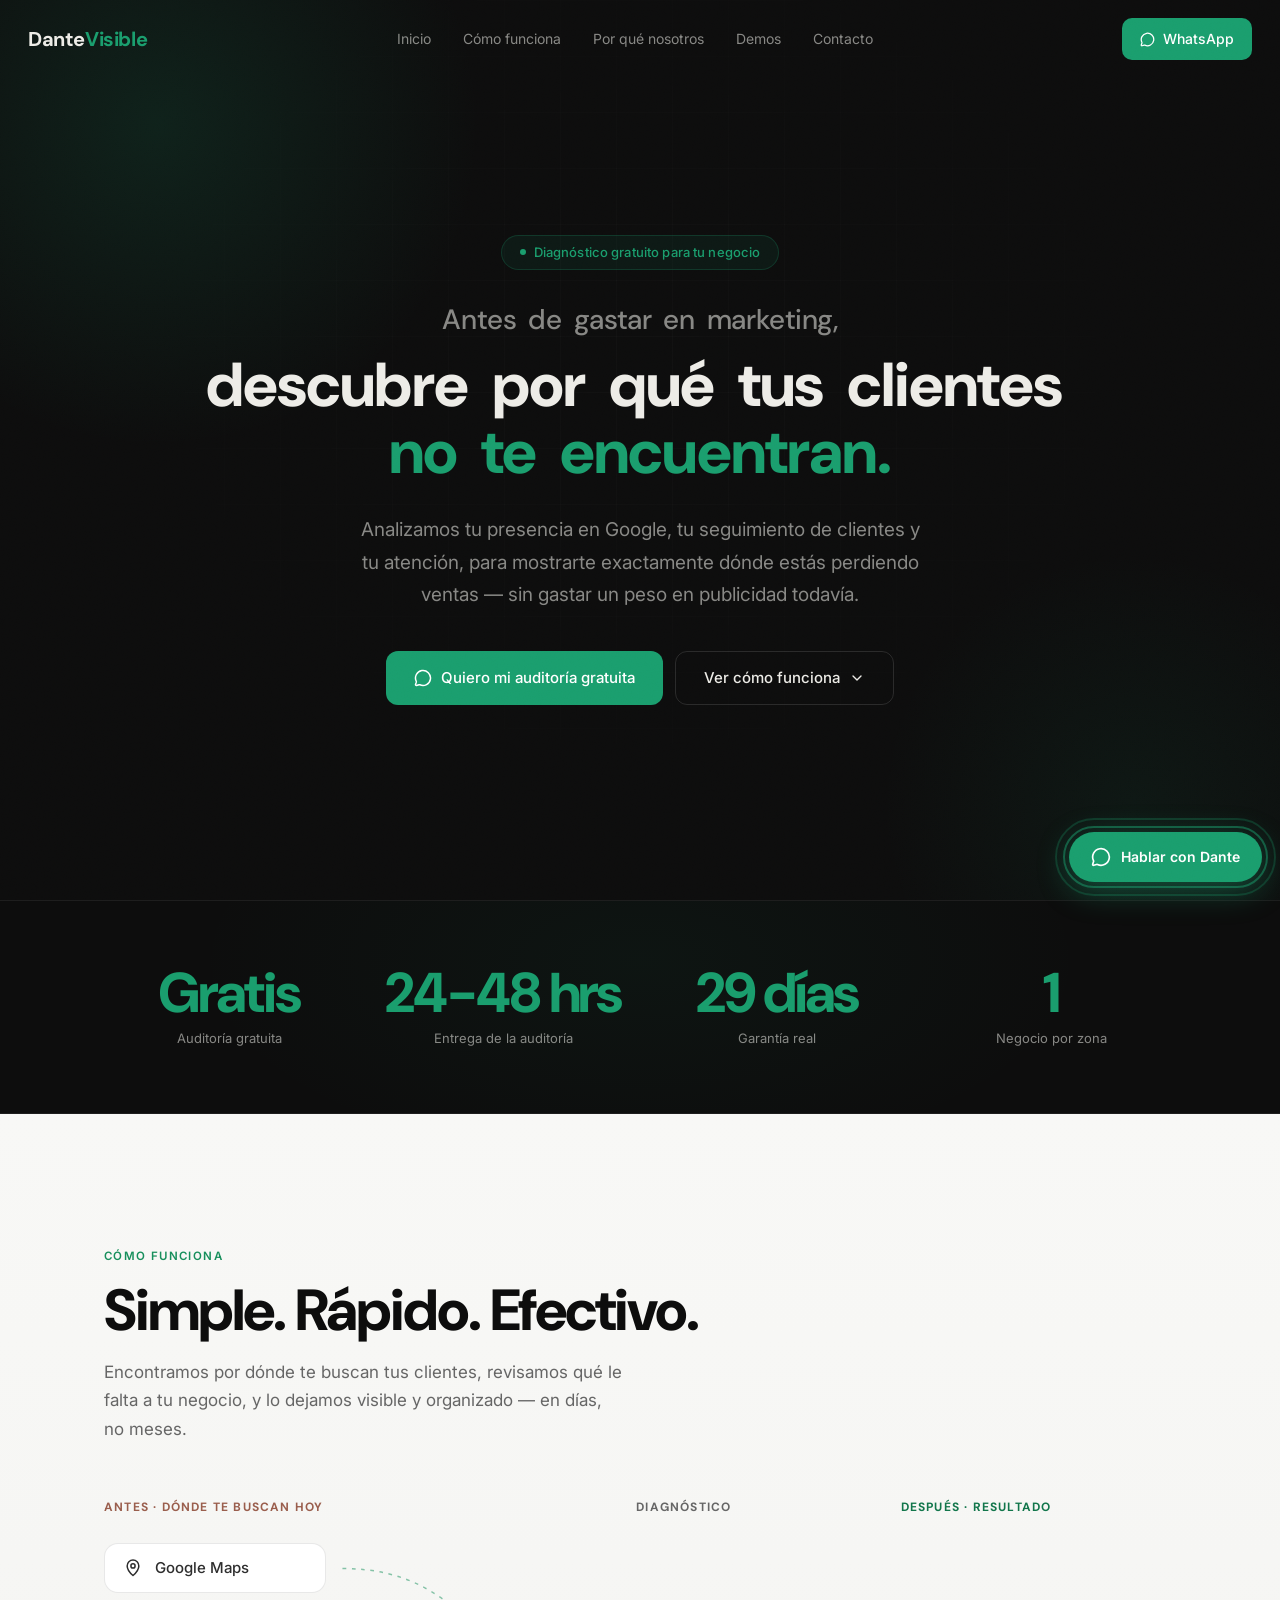
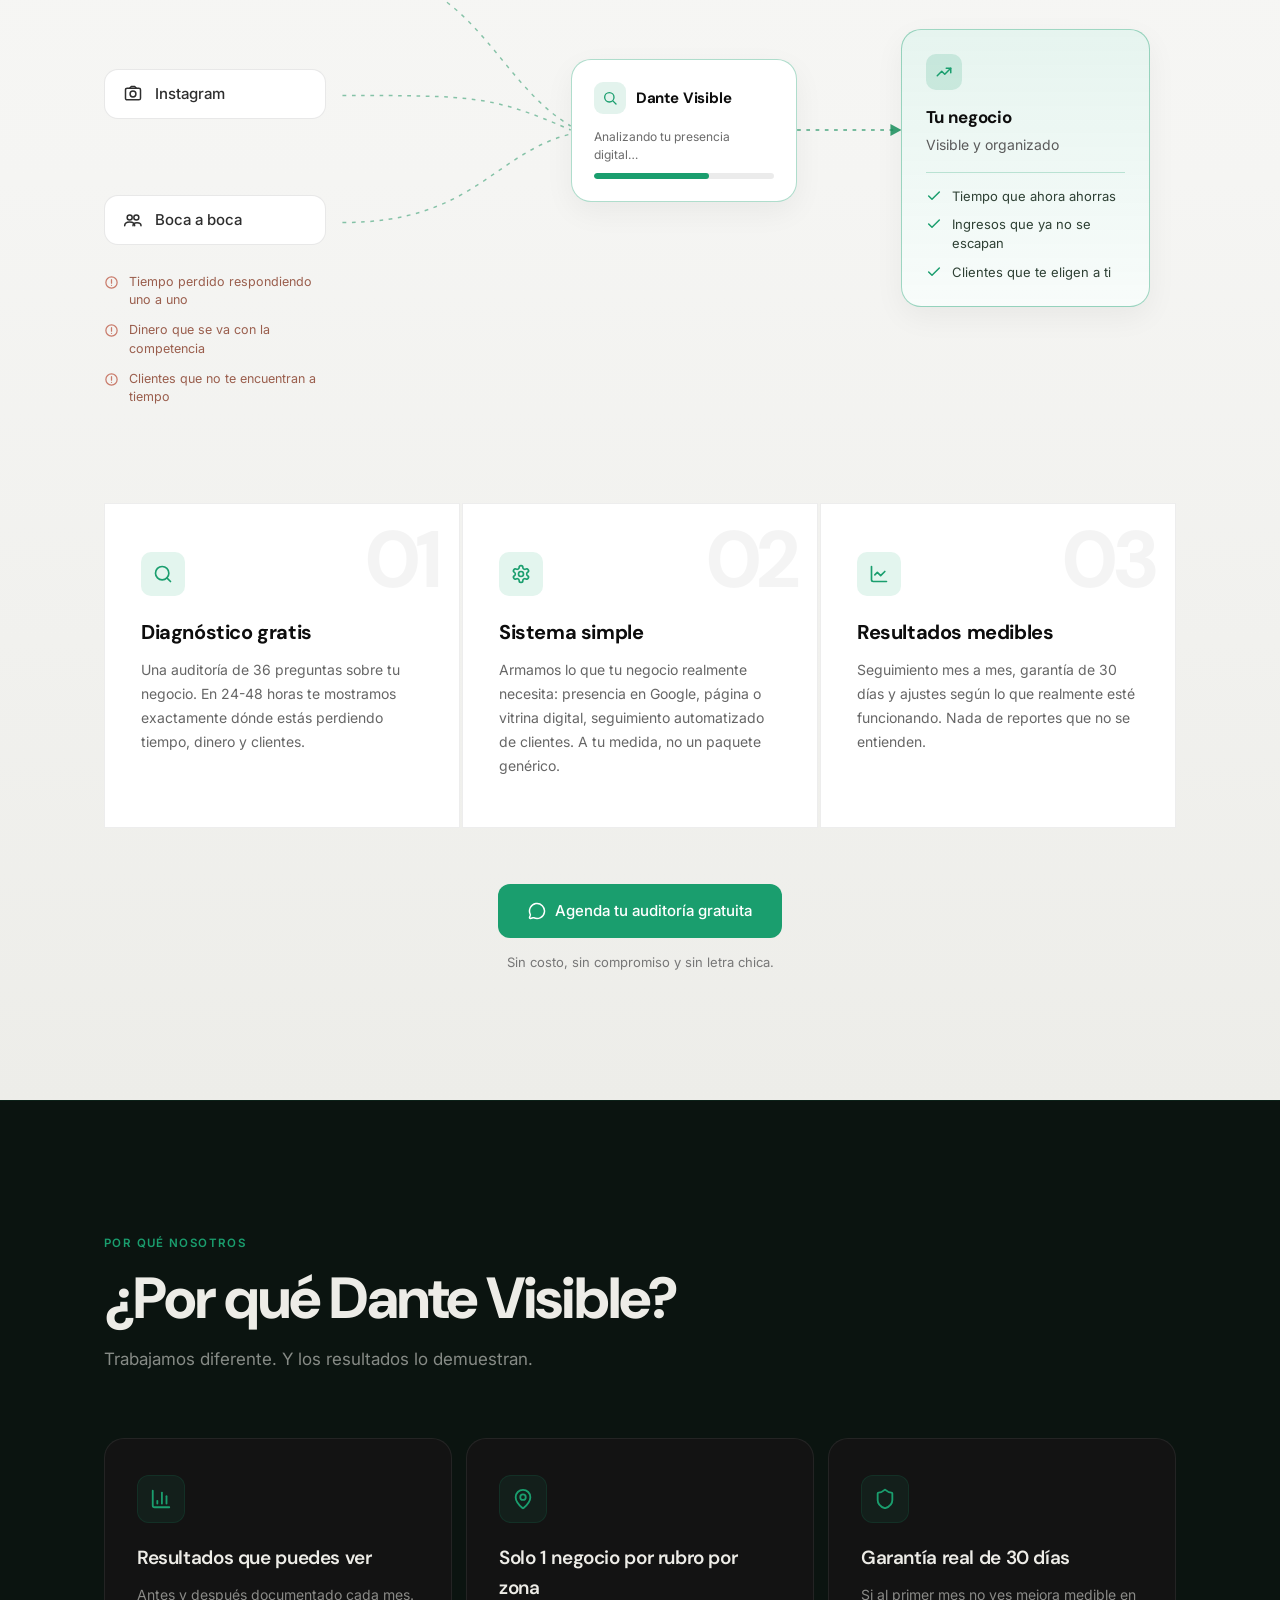
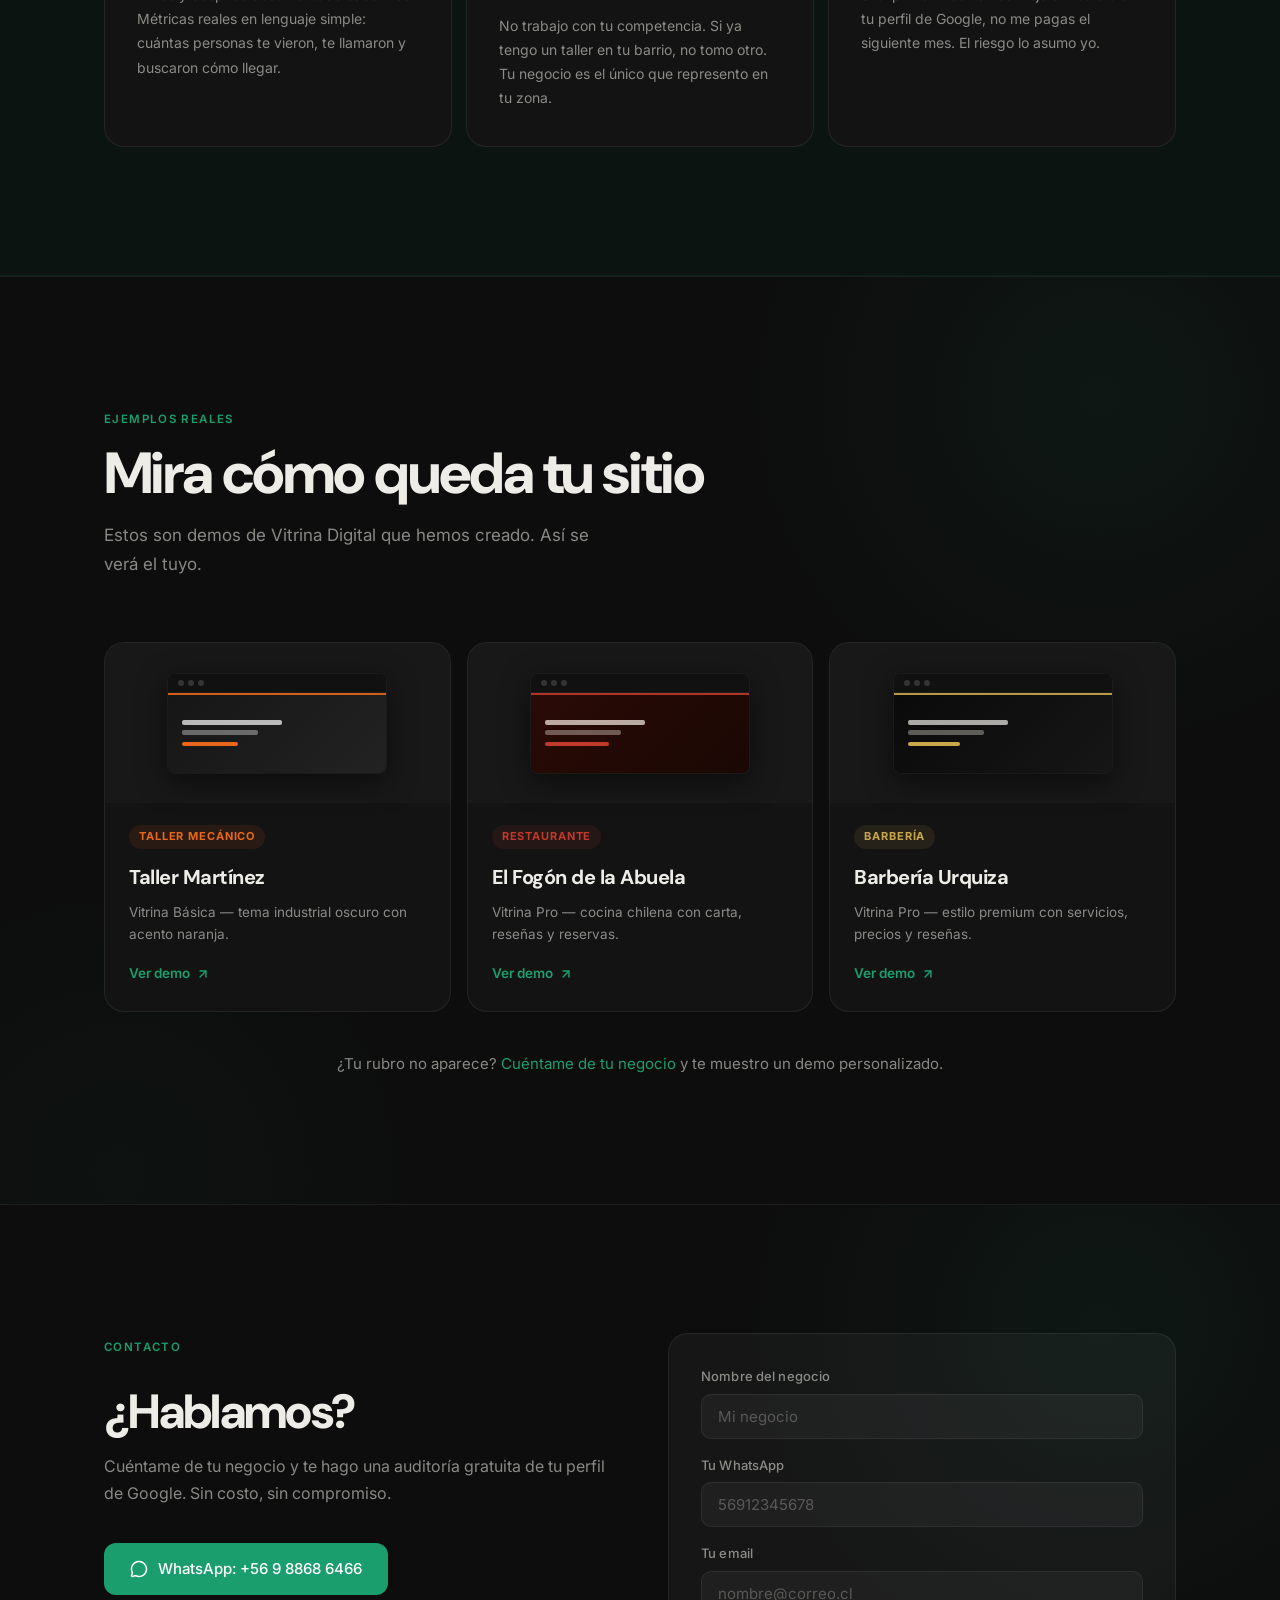
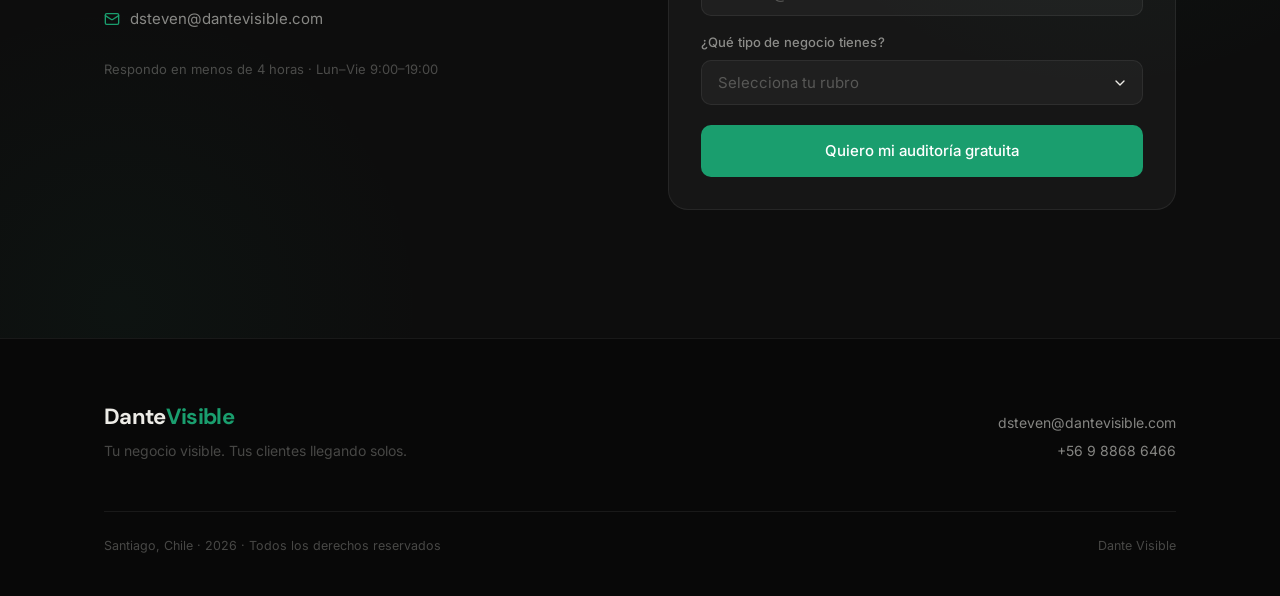
==== commit 903f9564: "Envía los leads del formulario de contacto al webhook de n8n Al enviar el formulario se hace un POST" ====
--- a/index.html
+++ b/index.html
@@ -1047,6 +1047,10 @@
   const email = document.getElementById('email');
   const btype = document.getElementById('btype');
 
+  // Webhook de n8n. Requiere que el nodo Webhook tenga configurado
+  // Options → Allowed Origins (CORS) con https://dantevisible.com
+  const WEBHOOK = 'https://dante-visible-n8n.2glz5p.easypanel.host/webhook/36a6ad53-70d6-4f05-9df8-807067c52588';
+
   const NAME_ALLOWED = /[^A-Za-zÁÉÍÓÚÜÑáéíóúüñ0-9 ]/g;
   const NAME_OK = /^[A-Za-zÁÉÍÓÚÜÑáéíóúüñ0-9 ]+$/;
   const EMAIL_OK = /^[^\s@]+@[^\s@]+\.[A-Za-z]{2,}$/;
@@ -1134,6 +1138,24 @@
       if (first) first.focus();
       return;
     }
+    const datos = {
+      nombre: business.value.trim(),
+      whatsapp: phone.value.trim(),
+      email: email.value.trim(),
+      rubro: btype.value
+    };
+
+    // Aviso a n8n sin esperar respuesta: si el webhook falla o tarda, el lead
+    // igual llega por WhatsApp y el navegador no bloquea la ventana emergente.
+    try {
+      fetch(WEBHOOK, {
+        method: 'POST',
+        headers: { 'Content-Type': 'application/json' },
+        body: JSON.stringify(datos),
+        keepalive: true
+      }).catch(function () {});
+    } catch (err) {}
+
     const msg = 'Hola Dante, quiero mi auditoría gratuita.\n\n' +
       'Negocio: ' + business.value.trim() + '\n' +
       'WhatsApp: ' + phone.value.trim() + '\n' +
